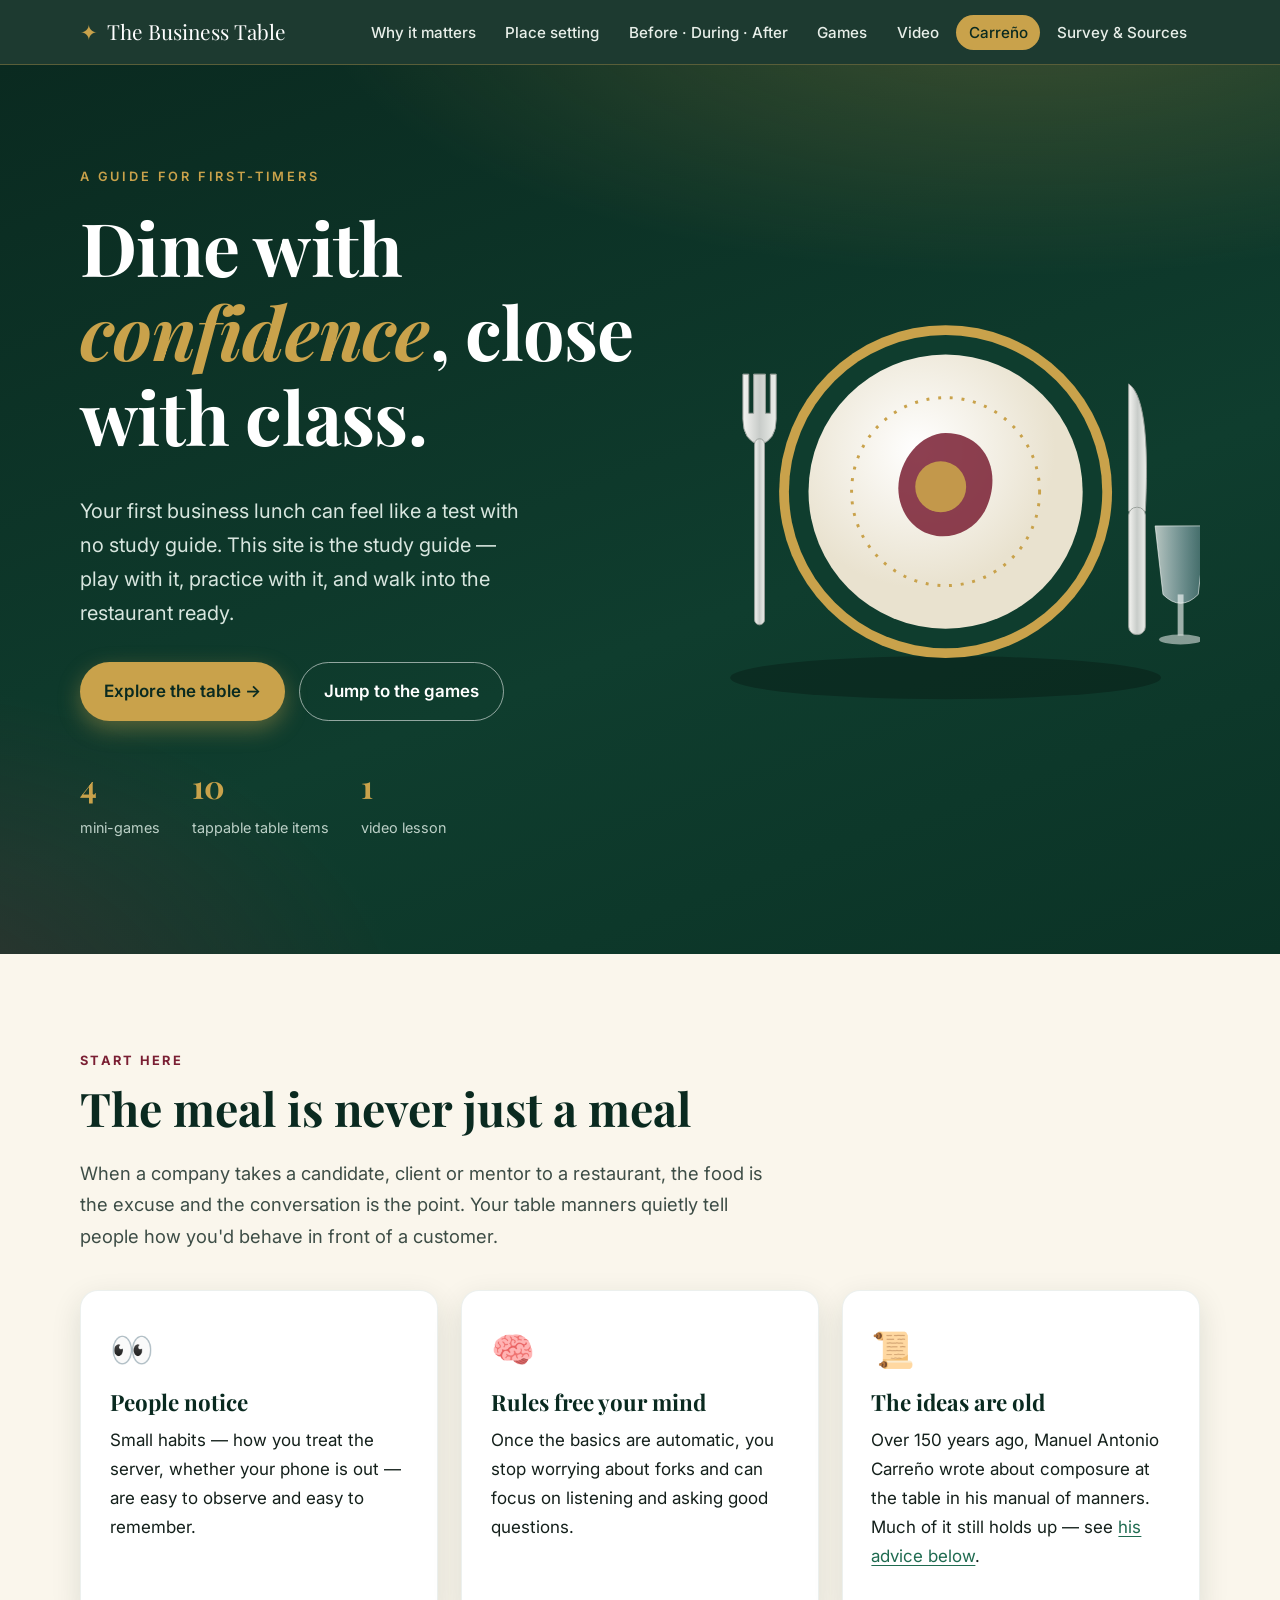
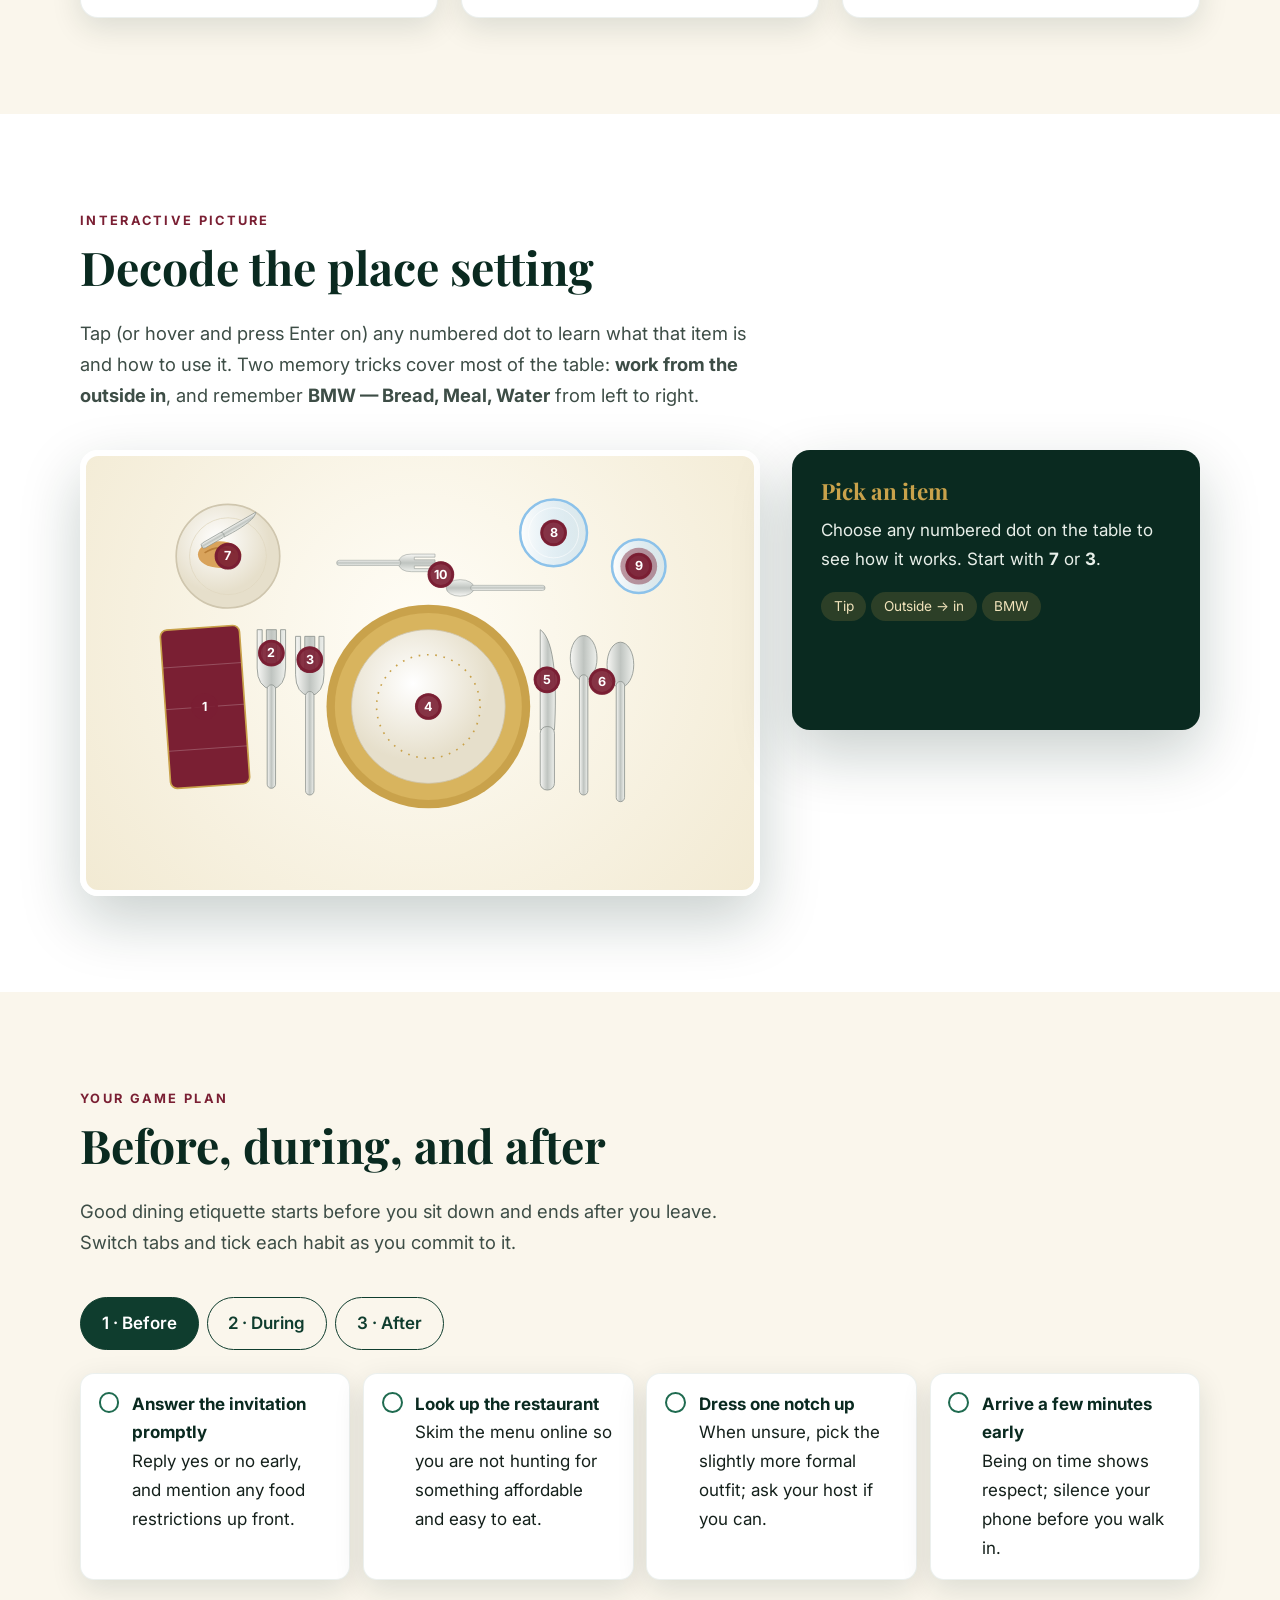
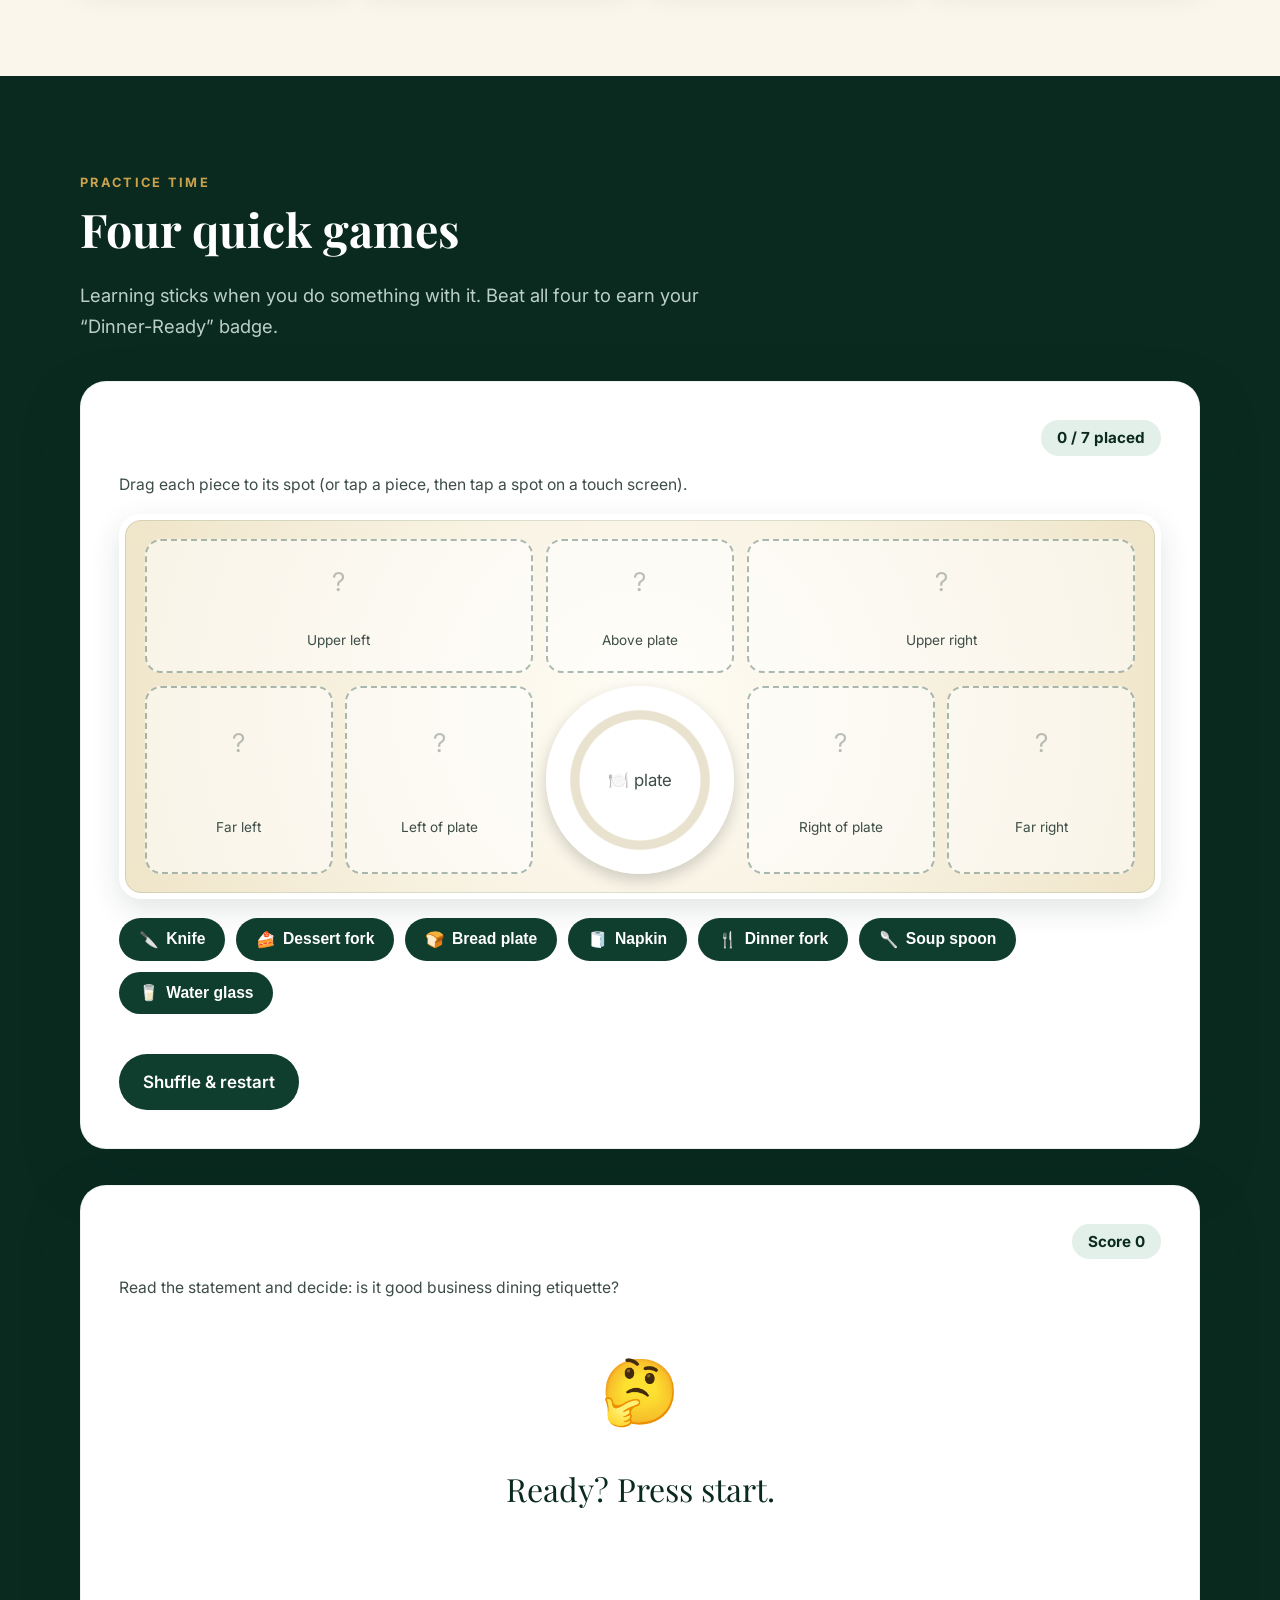
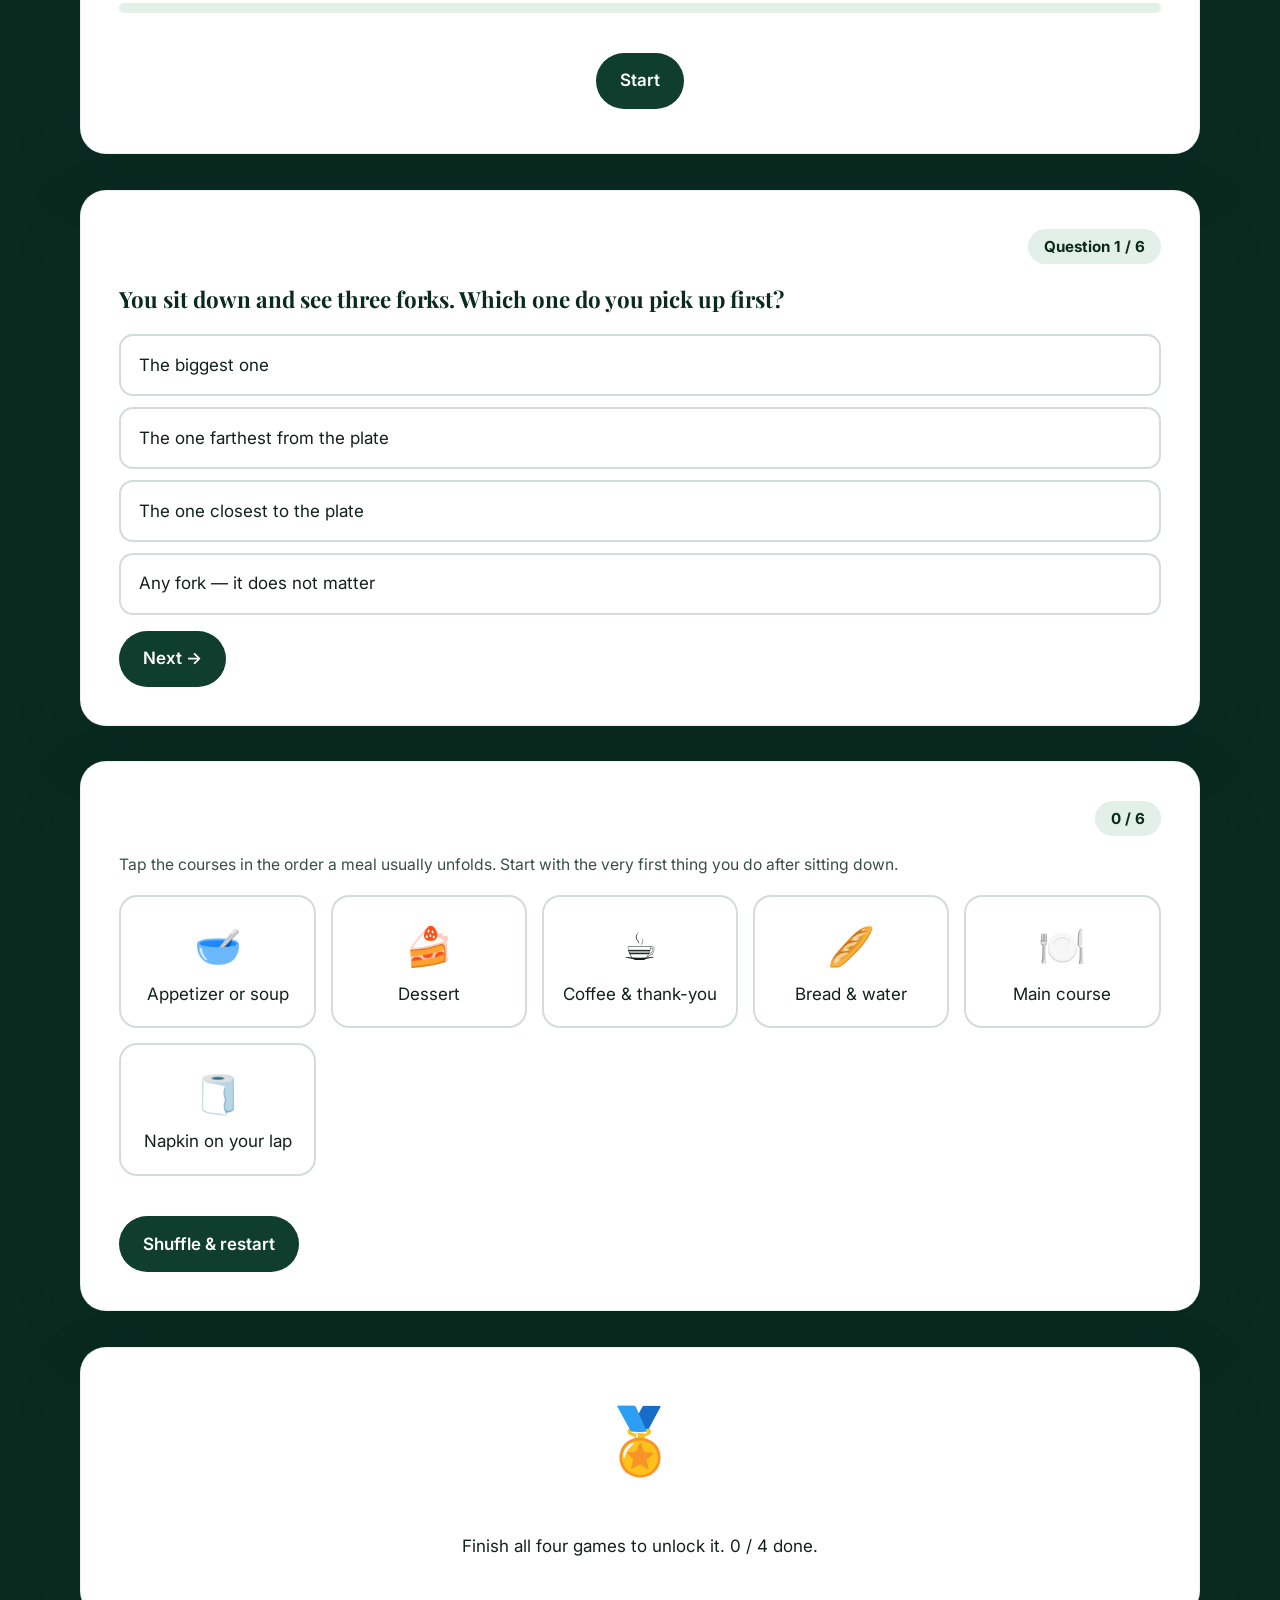
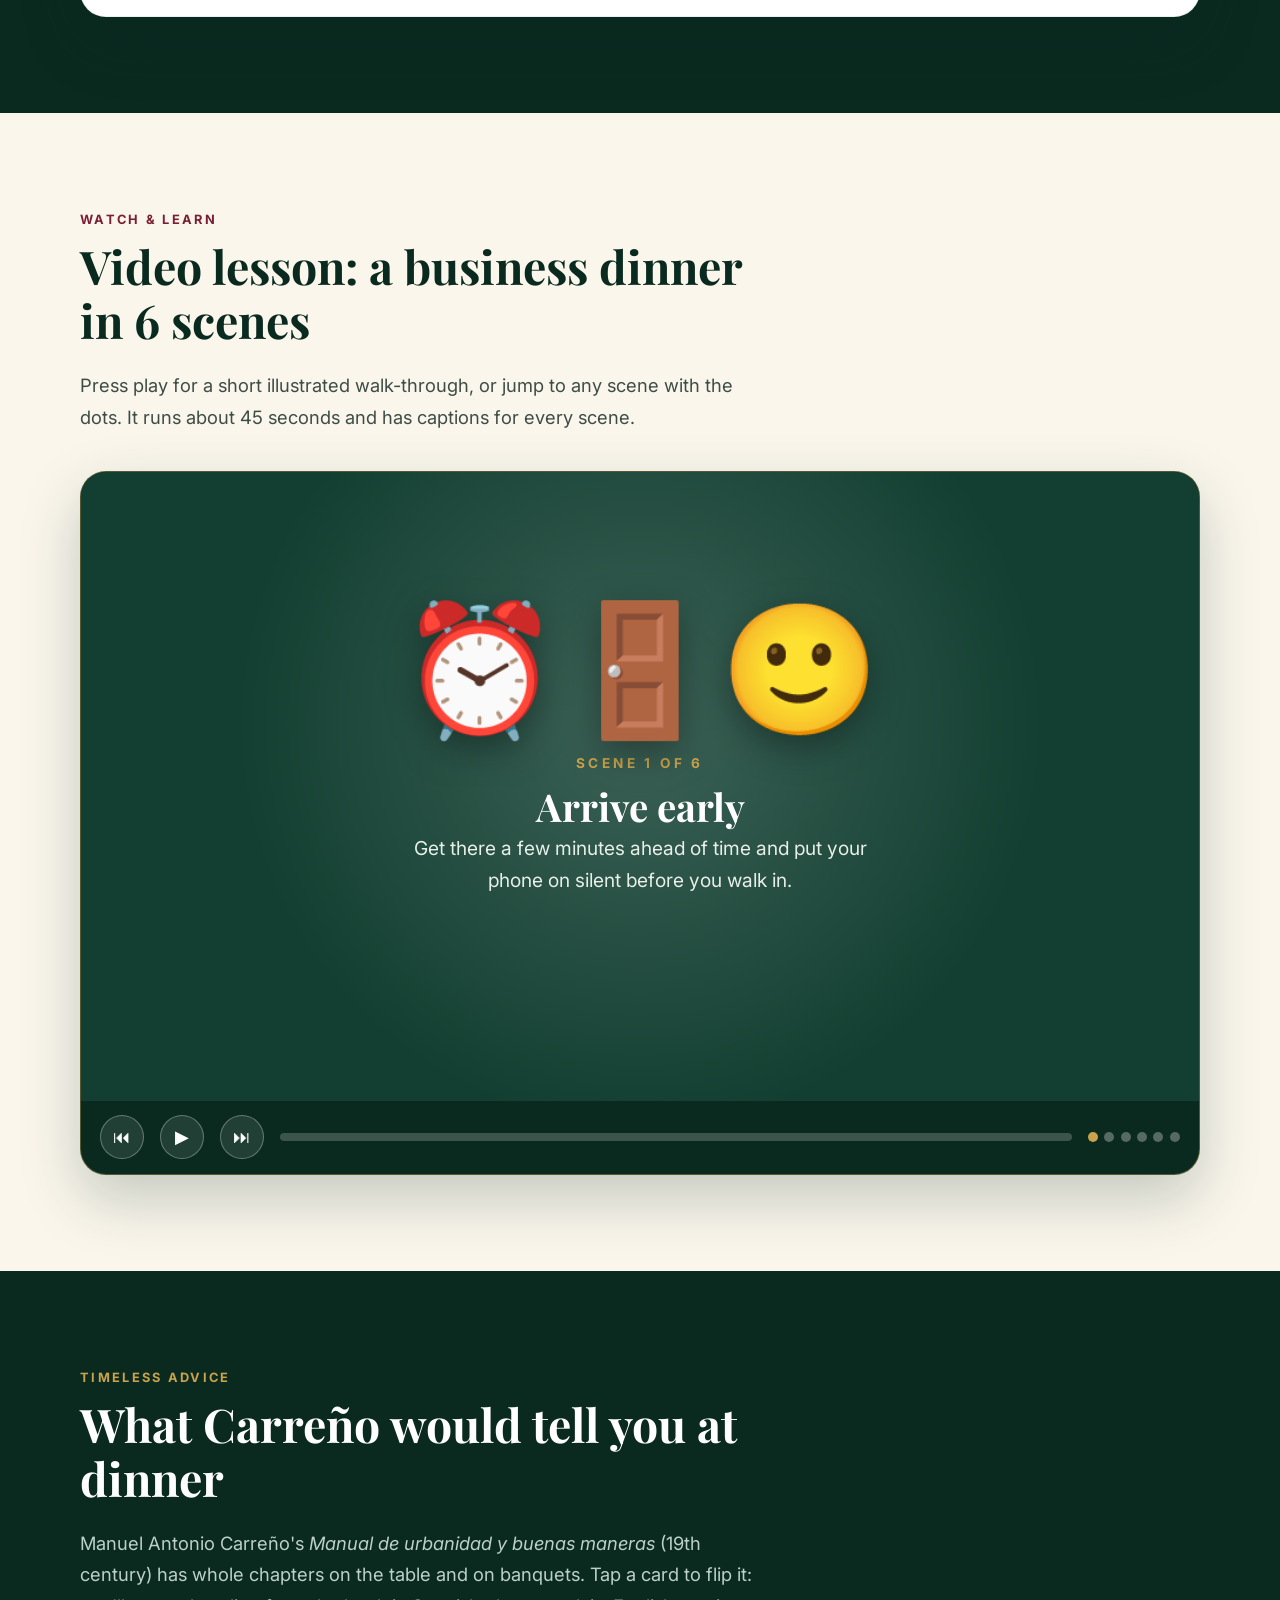
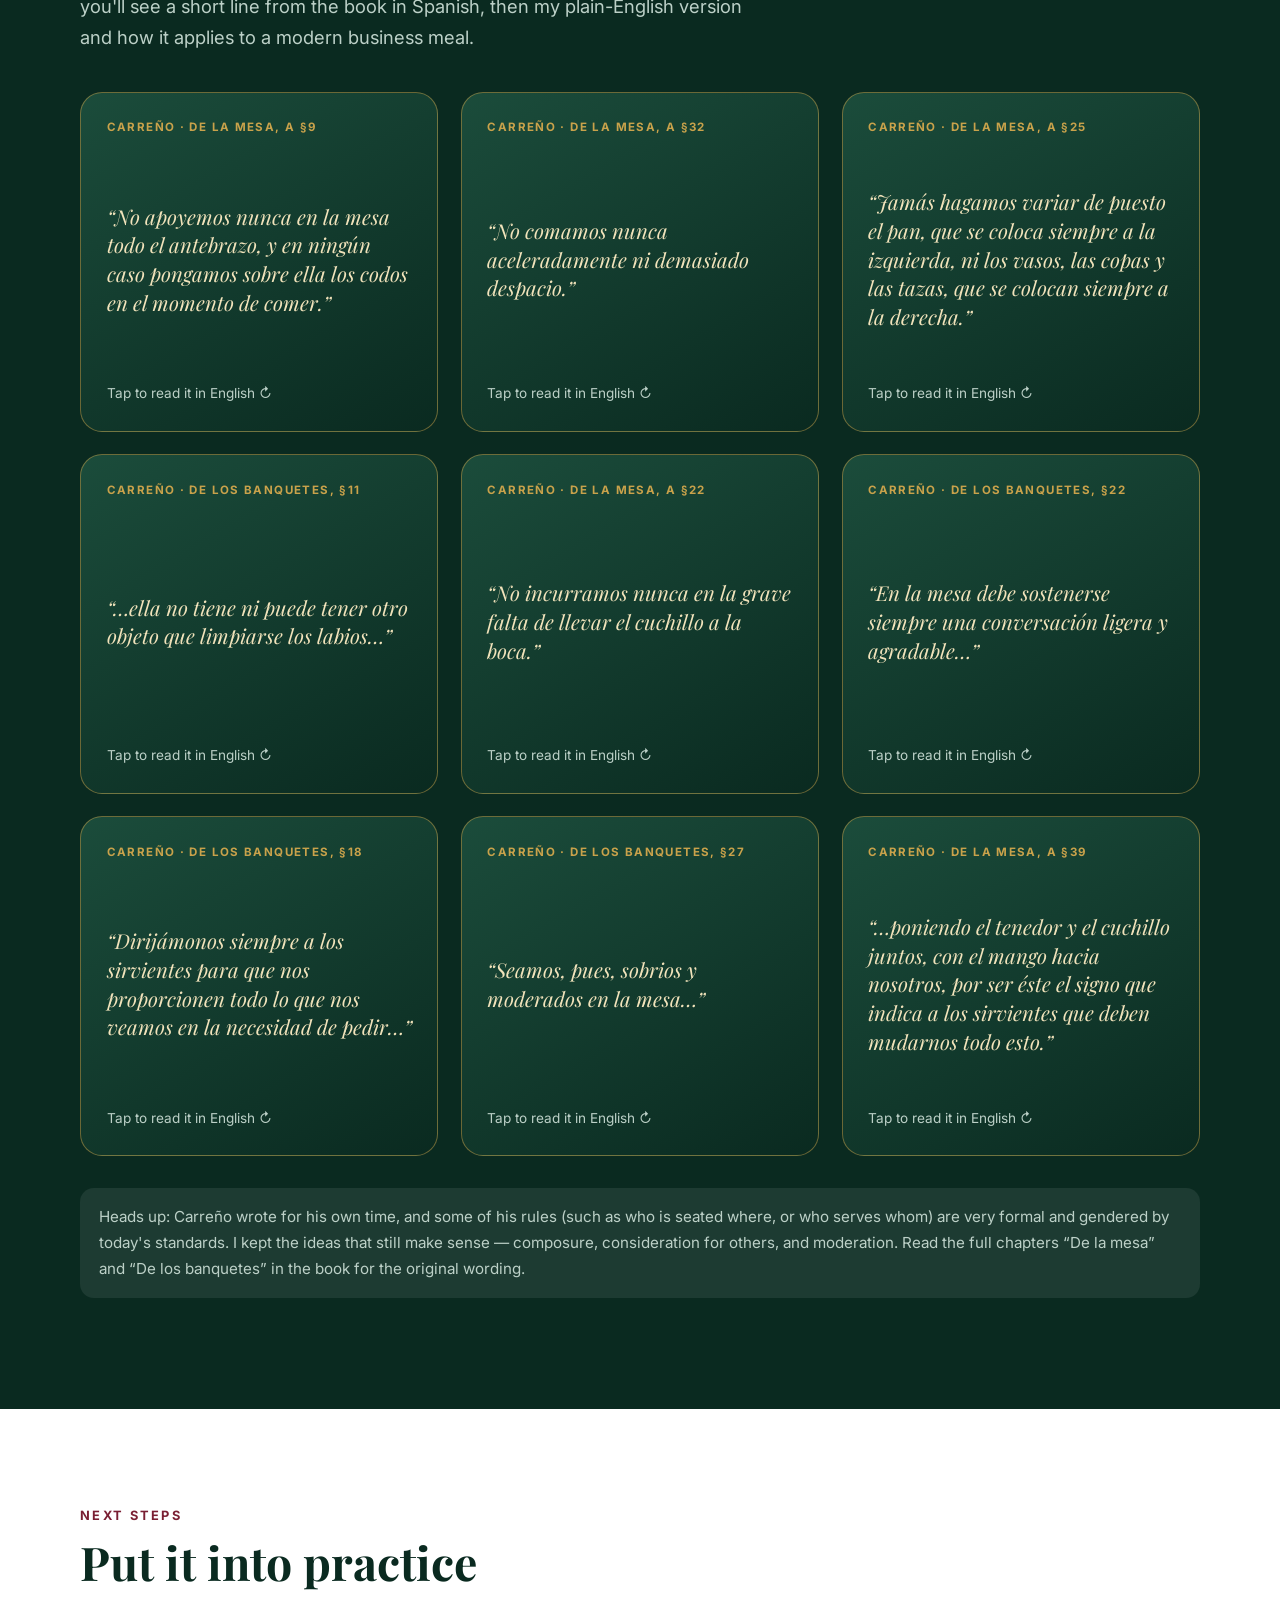
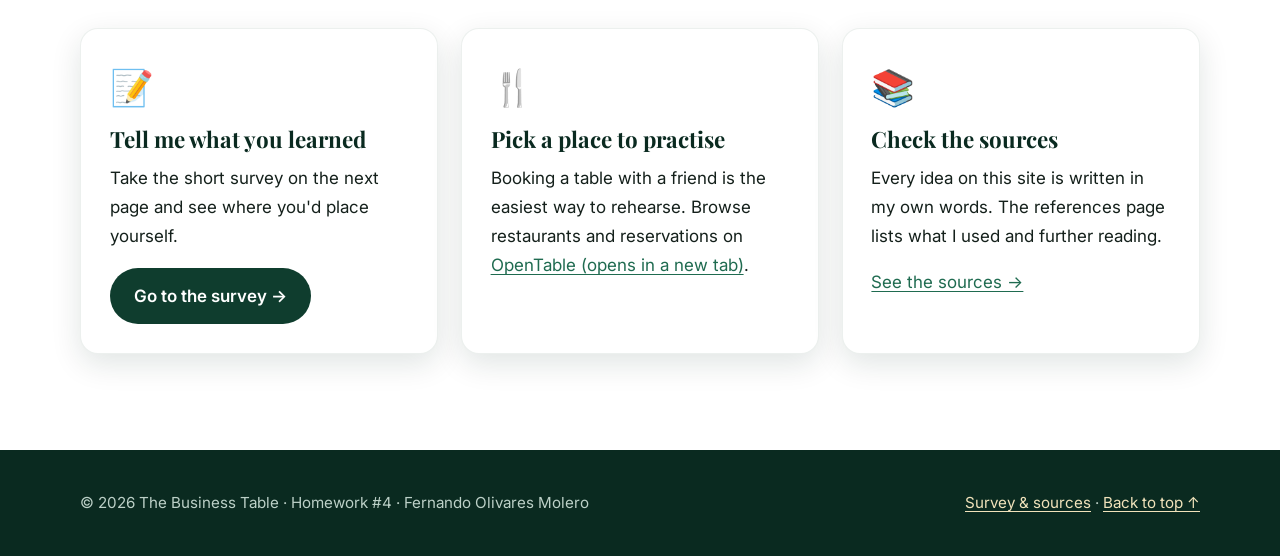
==== index.html @ 459a4af4 "Add interactive Business Dining Etiquette website Interactive place setting, four games, animated vi" ====
<!DOCTYPE html>
<html lang="en">
<head>
  <meta charset="utf-8">
  <meta name="viewport" content="width=device-width, initial-scale=1">
  <title>The Business Table — Dining Etiquette for Students</title>
  <meta name="description" content="An interactive guide to business dining etiquette for students: place-setting explorer, games, a video lesson, and timeless advice from Carreño.">
  <link rel="preconnect" href="https://fonts.googleapis.com">
  <link rel="preconnect" href="https://fonts.gstatic.com" crossorigin>
  <link href="https://fonts.googleapis.com/css2?family=Inter:wght@400;500;600;700&family=Playfair+Display:ital,wght@0,600;0,800;1,500&display=swap" rel="stylesheet">
  <link rel="stylesheet" href="css/style.css">
</head>
<body>
<div id="progress" aria-hidden="true"></div>
<canvas id="confetti" aria-hidden="true"></canvas>

<header class="nav">
  <div class="wrap">
    <a class="brand" href="#top" aria-label="The Business Table — home"><span>✦</span> The Business Table</a>
    <button class="menu-btn" aria-expanded="false" aria-controls="menu">Menu</button>
    <nav aria-label="Main">
      <ul id="menu">
        <li><a class="link" href="#why">Why it matters</a></li>
        <li><a class="link" href="#setting">Place setting</a></li>
        <li><a class="link" href="#timeline">Before · During · After</a></li>
        <li><a class="link" href="#games">Games</a></li>
        <li><a class="link" href="#video">Video</a></li>
        <li><a class="link" href="#carreno">Carreño</a></li>
        <li><a class="link" href="survey.html">Survey &amp; Sources</a></li>
      </ul>
    </nav>
  </div>
</header>

<main id="top">
  <!-- ================= HERO ================= -->
  <section class="hero">
    <div class="wrap">
      <div>
        <span class="eyebrow">A guide for first-timers</span>
        <h1>Dine with <em>confidence</em>, close with class.</h1>
        <p class="lead">Your first business lunch can feel like a test with no study guide. This site is the study guide — play with it, practice with it, and walk into the restaurant ready.</p>
        <div class="cta-row">
          <a class="btn btn-gold" href="#setting">Explore the table →</a>
          <a class="btn btn-ghost" href="#games">Jump to the games</a>
        </div>
        <div class="hero-stats">
          <div><b>4</b><span>mini-games</span></div>
          <div><b>10</b><span>tappable table items</span></div>
          <div><b>1</b><span>video lesson</span></div>
        </div>
      </div>
      <div class="hero-art" aria-hidden="true">
        <svg viewBox="0 0 520 440" role="img" aria-label="Illustration of a plate with fork, knife and glass">
          <defs>
            <linearGradient id="sil" x1="0" x2="1"><stop offset="0" stop-color="#f4f4f1"/><stop offset=".5" stop-color="#c8ccc9"/><stop offset="1" stop-color="#eceeea"/></linearGradient>
            <radialGradient id="pl" cx=".4" cy=".35"><stop offset="0" stop-color="#fff"/><stop offset="1" stop-color="#e9e2cf"/></radialGradient>
            <linearGradient id="gl" x1="0" x2="1"><stop offset="0" stop-color="#ffffff" stop-opacity=".7"/><stop offset="1" stop-color="#bfe3ff" stop-opacity=".25"/></linearGradient>
          </defs>
          <ellipse cx="260" cy="400" rx="220" ry="22" fill="#000" opacity=".25"/>
          <circle cx="260" cy="210" r="170" fill="#c9a24b"/>
          <circle cx="260" cy="210" r="160" fill="#0f3d2e"/>
          <circle cx="260" cy="210" r="140" fill="url(#pl)"/>
          <circle cx="260" cy="210" r="96" fill="none" stroke="#c9a24b" stroke-width="3" stroke-dasharray="3 9"/>
          <g transform="translate(260 210)"><path d="M0 -60 C 40 -60 60 -20 40 20 C 20 55 -30 55 -45 15 C -58 -20 -30 -60 0 -60Z" fill="#7a1f33" opacity=".85"/><circle cx="-5" cy="-5" r="26" fill="#c9a24b" opacity=".9"/></g>
          <g transform="translate(70 90)" fill="url(#sil)" stroke="#9aa09b" stroke-width="1"><path d="M-17 0h6v40h5V0h12v40h5V0h6v46q0 22-17 26q-17-4-17-26z"/><rect x="-5" y="66" width="10" height="190" rx="5"/></g>
          <g transform="translate(455 100)" fill="url(#sil)" stroke="#9aa09b" stroke-width="1"><path d="M-8 0 C 10 12 12 70 9 130 H-8 Z"/><rect x="-8" y="126" width="17" height="130" rx="8"/></g>
          <g transform="translate(500 335)"><path d="M-26 -90 h52 l-8 70 q-18 18 -36 0 z" fill="url(#gl)" stroke="#fff" stroke-opacity=".6"/><rect x="-3" y="-20" width="6" height="42" fill="#fff" opacity=".6"/><ellipse cx="0" cy="26" rx="22" ry="5" fill="#fff" opacity=".5"/></g>
        </svg>
      </div>
    </div>
  </section>

  <!-- ================= WHY ================= -->
  <section class="block" id="why">
    <div class="wrap">
      <div class="section-head reveal">
        <span class="kicker">Start here</span>
        <h2>The meal is never just a meal</h2>
        <p>When a company takes a candidate, client or mentor to a restaurant, the food is the excuse and the conversation is the point. Your table manners quietly tell people how you'd behave in front of a customer.</p>
      </div>
      <div class="cards">
        <article class="card reveal"><span class="ico">👀</span><h3>People notice</h3><p>Small habits — how you treat the server, whether your phone is out — are easy to observe and easy to remember.</p></article>
        <article class="card reveal"><span class="ico">🧠</span><h3>Rules free your mind</h3><p>Once the basics are automatic, you stop worrying about forks and can focus on listening and asking good questions.</p></article>
        <article class="card reveal"><span class="ico">📜</span><h3>The ideas are old</h3><p>Over 150 years ago, Manuel Antonio Carreño wrote about composure at the table in his manual of manners. Much of it still holds up — see <a href="#carreno">his advice below</a>.</p></article>
      </div>
    </div>
  </section>

  <!-- ================= PLACE SETTING ================= -->
  <section class="block alt" id="setting">
    <div class="wrap">
      <div class="section-head reveal">
        <span class="kicker">Interactive picture</span>
        <h2>Decode the place setting</h2>
        <p>Tap (or hover and press Enter on) any numbered dot to learn what that item is and how to use it. Two memory tricks cover most of the table: <strong>work from the outside in</strong>, and remember <strong>BMW — Bread, Meal, Water</strong> from left to right.</p>
      </div>
      <div class="setting">
        <svg class="table-svg reveal" id="tableSvg" viewBox="0 0 800 520" role="group" aria-label="Interactive top-down view of a formal place setting">
          <defs>
            <linearGradient id="silver" x1="0" x2="1"><stop offset="0" stop-color="#f7f7f4"/><stop offset=".5" stop-color="#bfc4c0"/><stop offset="1" stop-color="#eef0ec"/></linearGradient>
            <radialGradient id="plateG" cx=".4" cy=".35"><stop offset="0" stop-color="#fff"/><stop offset="1" stop-color="#e6dfcb"/></radialGradient>
            <linearGradient id="glassG" x1="0" x2="1"><stop offset="0" stop-color="#fff" stop-opacity=".9"/><stop offset="1" stop-color="#a9d4f5" stop-opacity=".35"/></linearGradient>
            <g id="fork"><path d="M-17 0h6v40h5V0h12v40h5V0h6v46q0 22-17 26q-17-4-17-26z"/><rect x="-5" y="66" width="10" height="124" rx="5"/></g>
            <g id="knife"><path d="M-8 0 C 10 12 12 70 9 120 H-8 Z"/><rect x="-8" y="116" width="17" height="76" rx="8"/></g>
            <g id="spoon"><ellipse cx="0" cy="26" rx="16" ry="27"/><rect x="-5" y="46" width="10" height="144" rx="5"/></g>
          </defs>
          <!-- napkin -->
          <g transform="rotate(-4 150 300)"><rect x="95" y="205" width="95" height="190" rx="8" fill="#7a1f33"/><path d="M95 250h95M95 300h95M95 350h95" stroke="#fff" stroke-opacity=".25"/><rect x="95" y="205" width="95" height="190" rx="8" fill="none" stroke="#c9a24b" stroke-width="2"/></g>
          <!-- forks -->
          <g fill="url(#silver)" stroke="#8d938e" stroke-width="1">
            <use href="#fork" transform="translate(222 208)"/>
            <use href="#fork" transform="translate(268 216)"/>
          </g>
          <!-- charger + plate -->
          <circle cx="410" cy="300" r="122" fill="#c9a24b"/>
          <circle cx="410" cy="300" r="112" fill="#d8b45e"/>
          <circle cx="410" cy="300" r="92" fill="url(#plateG)" stroke="#cfc6ae"/>
          <circle cx="410" cy="300" r="62" fill="none" stroke="#c9a24b" stroke-width="2" stroke-dasharray="2 8"/>
          <!-- knife + spoons -->
          <g fill="url(#silver)" stroke="#8d938e" stroke-width="1">
            <use href="#knife" transform="translate(552 208)"/>
            <use href="#spoon" transform="translate(596 216)"/>
            <use href="#spoon" transform="translate(640 224)"/>
          </g>
          <!-- dessert utensils -->
          <g fill="url(#silver)" stroke="#8d938e" stroke-width="1">
            <use href="#fork" transform="translate(418 128) rotate(90) scale(.62)"/>
            <use href="#spoon" transform="translate(432 158) rotate(-90) scale(.62)"/>
          </g>
          <!-- bread plate + butter knife -->
          <circle cx="170" cy="120" r="62" fill="url(#plateG)" stroke="#cfc6ae" stroke-width="2"/>
          <circle cx="170" cy="120" r="46" fill="none" stroke="#e1d9c2"/>
          <ellipse cx="160" cy="118" rx="26" ry="16" fill="#d9a35b"/><path d="M142 116q18-12 36 0" stroke="#b97e36" fill="none" stroke-width="2"/>
          <g transform="translate(205 70) rotate(60) scale(.4)" fill="url(#silver)" stroke="#8d938e" stroke-width="2"><use href="#knife"/></g>
          <!-- glasses -->
          <circle cx="560" cy="92" r="40" fill="url(#glassG)" stroke="#8cc2ea" stroke-width="3"/><circle cx="560" cy="92" r="30" fill="none" stroke="#fff" stroke-opacity=".7"/>
          <circle cx="662" cy="132" r="32" fill="url(#glassG)" stroke="#8cc2ea" stroke-width="3"/><circle cx="662" cy="132" r="22" fill="#7a1f33" fill-opacity=".45"/>
          <!-- hotspots -->
          <g id="hotspots"></g>
        </svg>
        <aside class="info-panel reveal" id="infoPanel" aria-live="polite">
          <h3>Pick an item</h3>
          <p>Choose any numbered dot on the table to see how it works. Start with <strong>7</strong> or <strong>3</strong>.</p>
          <span class="tag">Tip</span><span class="tag">Outside → in</span><span class="tag">BMW</span>
        </aside>
      </div>
    </div>
  </section>

  <!-- ================= TIMELINE ================= -->
  <section class="block" id="timeline">
    <div class="wrap">
      <div class="section-head reveal">
        <span class="kicker">Your game plan</span>
        <h2>Before, during, and after</h2>
        <p>Good dining etiquette starts before you sit down and ends after you leave. Switch tabs and tick each habit as you commit to it.</p>
      </div>
      <div class="tabs" role="tablist" aria-label="Meal phases">
        <button class="tab" role="tab" aria-selected="true" aria-controls="tp-before" id="t-before">1 · Before</button>
        <button class="tab" role="tab" aria-selected="false" aria-controls="tp-during" id="t-during">2 · During</button>
        <button class="tab" role="tab" aria-selected="false" aria-controls="tp-after" id="t-after">3 · After</button>
      </div>
      <div class="tabpanel active" role="tabpanel" id="tp-before" aria-labelledby="t-before">
        <ul class="checklist">
          <li tabindex="0"><strong>Answer the invitation promptly</strong>Reply yes or no early, and mention any food restrictions up front.</li>
          <li tabindex="0"><strong>Look up the restaurant</strong>Skim the menu online so you are not hunting for something affordable and easy to eat.</li>
          <li tabindex="0"><strong>Dress one notch up</strong>When unsure, pick the slightly more formal outfit; ask your host if you can.</li>
          <li tabindex="0"><strong>Arrive a few minutes early</strong>Being on time shows respect; silence your phone before you walk in.</li>
        </ul>
      </div>
      <div class="tabpanel" role="tabpanel" id="tp-during" aria-labelledby="t-during">
        <ul class="checklist">
          <li tabindex="0"><strong>Follow your host's lead</strong>Sit when invited, unfold your napkin after the host does, and start eating when they do.</li>
          <li tabindex="0"><strong>Order for ease, not drama</strong>Choose a moderately priced dish that you can eat neatly — skip the messy or very long pasta.</li>
          <li tabindex="0"><strong>Keep the phone away</strong>Not on the table, not on your lap. Full attention is the best compliment.</li>
          <li tabindex="0"><strong>Small talk first</strong>Let the conversation warm up; the host usually signals when it is time for business.</li>
          <li tabindex="0"><strong>Be kind to the staff</strong>Say please and thank you; how you treat servers says a lot about you.</li>
          <li tabindex="0"><strong>Pace yourself</strong>Eat at the same speed as the group and never talk with a full mouth.</li>
        </ul>
      </div>
      <div class="tabpanel" role="tabpanel" id="tp-after" aria-labelledby="t-after">
        <ul class="checklist">
          <li tabindex="0"><strong>Let the host handle the bill</strong>If you invited, you pay. If you were invited, thank them sincerely.</li>
          <li tabindex="0"><strong>Place your napkin loosely</strong>Leave it to the left of your plate when you are done, not on the plate.</li>
          <li tabindex="0"><strong>Send a thank-you within a day</strong>A short, specific email or handwritten note makes you memorable.</li>
          <li tabindex="0"><strong>Follow up on what you discussed</strong>If you promised a résumé, link or introduction, send it promptly.</li>
        </ul>
      </div>
    </div>
  </section>

  <!-- ================= GAMES ================= -->
  <section class="block dark" id="games">
    <div class="wrap">
      <div class="section-head reveal">
        <span class="kicker">Practice time</span>
        <h2>Four quick games</h2>
        <p>Learning sticks when you do something with it. Beat all four to earn your “Dinner-Ready” badge.</p>
      </div>

      <!-- GAME 1 -->
      <div class="game reveal" id="g1" style="color:var(--ink)">
        <div class="game-head"><h3>① Set the table</h3><span class="score" id="g1score">0 / 7 placed</span></div>
        <p class="hint">Drag each piece to its spot (or tap a piece, then tap a spot on a touch screen).</p>
        <div class="board" id="board">
          <div class="slot s-bread" data-accept="bread"><span class="q">?</span>Upper left</div>
          <div class="slot s-dessert" data-accept="dessert"><span class="q">?</span>Above plate</div>
          <div class="slot s-glass" data-accept="glass"><span class="q">?</span>Upper right</div>
          <div class="slot s-napkin" data-accept="napkin"><span class="q">?</span>Far left</div>
          <div class="slot s-fork" data-accept="fork"><span class="q">?</span>Left of plate</div>
          <div class="slot plate"><span>🍽️ plate</span></div>
          <div class="slot s-knife" data-accept="knife"><span class="q">?</span>Right of plate</div>
          <div class="slot s-spoon" data-accept="spoon"><span class="q">?</span>Far right</div>
        </div>
        <div class="tray" id="tray"></div>
        <div class="feedback" id="g1fb" role="status"></div>
        <button class="btn btn-dark" id="g1reset" type="button">Shuffle &amp; restart</button>
      </div>

      <!-- GAME 2 -->
      <div class="game reveal" id="g2" style="color:var(--ink)">
        <div class="game-head"><h3>② Do or don't?</h3><span class="score" id="g2score">Score 0</span></div>
        <p class="hint">Read the statement and decide: is it good business dining etiquette?</p>
        <div class="stage">
          <div class="big-emoji" id="g2emoji" aria-hidden="true">🤔</div>
          <p class="statement" id="g2text">Ready? Press start.</p>
          <div class="pair" id="g2btns">
            <button class="btn btn-do" data-ans="true" type="button">✓ Do</button>
            <button class="btn btn-dont" data-ans="false" type="button">✗ Don't</button>
          </div>
          <div class="meter" aria-hidden="true"><i id="g2bar"></i></div>
          <div class="feedback" id="g2fb" role="status"></div>
          <button class="btn btn-dark" id="g2start" type="button">Start</button>
        </div>
      </div>

      <!-- GAME 3 -->
      <div class="game reveal" id="g3" style="color:var(--ink)">
        <div class="game-head"><h3>③ What would you do?</h3><span class="score" id="g3score">Question 1 / 6</span></div>
        <div id="g3body"></div>
      </div>

      <!-- GAME 4 -->
      <div class="game reveal" id="g4" style="color:var(--ink)">
        <div class="game-head"><h3>④ Put the meal in order</h3><span class="score" id="g4score">0 / 6</span></div>
        <p class="hint">Tap the courses in the order a meal usually unfolds. Start with the very first thing you do after sitting down.</p>
        <div class="order-grid" id="g4grid"></div>
        <div class="feedback" id="g4fb" role="status"></div>
        <button class="btn btn-dark" id="g4reset" type="button">Shuffle &amp; restart</button>
      </div>

      <div class="game reveal" id="badge" style="color:var(--ink);text-align:center">
        <div class="badge" style="font-size:4rem" aria-hidden="true">🏅</div>
        <h3>Dinner-Ready badge</h3>
        <p id="badgeText">Finish all four games to unlock it. <span id="badgeCount">0</span> / 4 done.</p>
      </div>
    </div>
  </section>

  <!-- ================= VIDEO ================= -->
  <section class="block" id="video">
    <div class="wrap">
      <div class="section-head reveal">
        <span class="kicker">Watch &amp; learn</span>
        <h2>Video lesson: a business dinner in 6 scenes</h2>
        <p>Press play for a short illustrated walk-through, or jump to any scene with the dots. It runs about 45 seconds and has captions for every scene.</p>
      </div>
      <div class="player reveal" id="player">
        <div class="screen" id="screen"><div class="bgglow"></div></div>
        <div class="controls">
          <button id="pPrev" aria-label="Previous scene" type="button">⏮</button>
          <button id="pPlay" aria-label="Play" type="button">▶</button>
          <button id="pNext" aria-label="Next scene" type="button">⏭</button>
          <div class="timeline" id="pTimeline" aria-hidden="true"><i id="pBar"></i></div>
          <div class="dots" id="pDots"></div>
        </div>
      </div>
      <div class="embed-wrap" id="ytWrap" data-video-id="" hidden></div>
    </div>
  </section>

  <!-- ================= CARREÑO ================= -->
  <section class="block dark" id="carreno">
    <div class="wrap">
      <div class="section-head reveal">
        <span class="kicker">Timeless advice</span>
        <h2>What Carreño would tell you at dinner</h2>
        <p>Manuel Antonio Carreño's <em>Manual de urbanidad y buenas maneras</em> (19th century) has whole chapters on the table and on banquets. Tap a card to flip it: you'll see a short line from the book in Spanish, then my plain-English version and how it applies to a modern business meal.</p>
      </div>
      <div class="flip-grid" id="flipGrid"></div>
      <p class="note reveal">Heads up: Carreño wrote for his own time, and some of his rules (such as who is seated where, or who serves whom) are very formal and gendered by today's standards. I kept the ideas that still make sense — composure, consideration for others, and moderation. Read the full chapters “De la mesa” and “De los banquetes” in the book for the original wording.</p>
    </div>
  </section>

  <!-- ================= LINKS ================= -->
  <section class="block alt">
    <div class="wrap">
      <div class="section-head reveal">
        <span class="kicker">Next steps</span>
        <h2>Put it into practice</h2>
      </div>
      <div class="cards">
        <article class="card reveal"><span class="ico">📝</span><h3>Tell me what you learned</h3><p>Take the short survey on the next page and see where you'd place yourself.</p><a class="btn btn-dark" href="survey.html">Go to the survey →</a></article>
        <article class="card reveal"><span class="ico">🍴</span><h3>Pick a place to practise</h3><p>Booking a table with a friend is the easiest way to rehearse. Browse restaurants and reservations on <a href="https://www.opentable.com/" target="_blank" rel="noopener noreferrer">OpenTable (opens in a new tab)</a>.</p></article>
        <article class="card reveal"><span class="ico">📚</span><h3>Check the sources</h3><p>Every idea on this site is written in my own words. The references page lists what I used and further reading.</p><a href="survey.html#sources">See the sources →</a></article>
      </div>
    </div>
  </section>
</main>

<footer>
  <div class="wrap">
    <span>© <span id="yr"></span> The Business Table · Homework #4 · Fernando Olivares Molero</span>
    <span><a href="survey.html">Survey &amp; sources</a> · <a href="#top">Back to top ↑</a></span>
  </div>
</footer>

<script src="js/app.js"></script>
</body>
</html>
---- css/style.css ----
/* ============ Business Dining Etiquette — styles ============ */
:root {
  --ink: #14201b;
  --ink-soft: #3d4d46;
  --green-900: #0a2a20;
  --green-800: #0f3d2e;
  --green-600: #1f6b50;
  --green-100: #e3efe9;
  --gold: #c9a24b;
  --gold-soft: #f1e3bb;
  --wine: #7a1f33;
  --cream: #faf6ec;
  --paper: #ffffff;
  --good: #1f8a5b;
  --bad: #b3341f;
  --radius: 18px;
  --shadow: 0 10px 30px rgba(10, 42, 32, .12);
  --shadow-lg: 0 24px 60px rgba(10, 42, 32, .22);
  --font-display: "Playfair Display", Georgia, "Times New Roman", serif;
  --font-body: "Inter", system-ui, -apple-system, "Segoe UI", Roboto, sans-serif;
}

*, *::before, *::after { box-sizing: border-box; }
html { scroll-behavior: smooth; scroll-padding-top: 76px; }
body {
  margin: 0;
  font-family: var(--font-body);
  font-size: 1.0625rem;       /* 17px body text */
  line-height: 1.7;
  color: var(--ink);
  background: var(--cream);
  -webkit-font-smoothing: antialiased;
}
img, svg { max-width: 100%; display: block; }
a { color: var(--green-600); text-underline-offset: 3px; }
a:hover { color: var(--wine); }
h1, h2, h3 { font-family: var(--font-display); line-height: 1.15; color: var(--green-900); margin: 0 0 .5em; }
h1 { font-size: clamp(2.6rem, 6vw, 4.6rem); letter-spacing: -.01em; }
h2 { font-size: clamp(2rem, 4vw, 2.9rem); }
h3 { font-size: 1.4rem; }
p { margin: 0 0 1em; }
.wrap { width: min(1120px, 100% - 2.5rem); margin-inline: auto; }
.sr-only { position: absolute; width: 1px; height: 1px; overflow: hidden; clip: rect(0 0 0 0); white-space: nowrap; }
:focus-visible { outline: 3px solid var(--gold); outline-offset: 3px; border-radius: 6px; }

/* ---------- progress bar & nav ---------- */
#progress { position: fixed; inset: 0 auto auto 0; height: 4px; width: 0; background: linear-gradient(90deg, var(--gold), var(--wine)); z-index: 100; }
.nav {
  position: sticky; top: 0; z-index: 90;
  background: rgba(10, 42, 32, .92); backdrop-filter: blur(10px);
  border-bottom: 1px solid rgba(201, 162, 75, .35);
}
.nav .wrap { display: flex; align-items: center; justify-content: space-between; gap: 1rem; min-height: 64px; }
.brand { font-family: var(--font-display); font-size: 1.3rem; color: #fff; text-decoration: none; display: flex; gap: .55rem; align-items: center; }
.brand span { color: var(--gold); }
.nav ul { display: flex; gap: .25rem; list-style: none; margin: 0; padding: 0; flex-wrap: wrap; }
.nav a.link { color: #e8efe9; text-decoration: none; padding: .5rem .8rem; border-radius: 999px; font-size: .95rem; font-weight: 500; transition: background .2s, color .2s; }
.nav a.link:hover, .nav a.link.active, .nav a.link[aria-current="page"] { background: var(--gold); color: var(--green-900); }
.menu-btn { display: none; background: none; border: 1px solid var(--gold); color: #fff; border-radius: 10px; padding: .45rem .8rem; font: inherit; cursor: pointer; }
@media (max-width: 900px) {
  .menu-btn { display: block; }
  .nav ul { display: none; position: absolute; top: 64px; left: 0; right: 0; background: var(--green-900); padding: .8rem 1.25rem 1.2rem; flex-direction: column; }
  .nav ul.open { display: flex; }
}

/* ---------- hero ---------- */
.hero {
  position: relative; overflow: hidden; color: #fff;
  background:
    radial-gradient(1200px 500px at 80% -10%, rgba(201,162,75,.28), transparent 60%),
    radial-gradient(900px 600px at -10% 110%, rgba(122,31,51,.35), transparent 60%),
    linear-gradient(160deg, var(--green-900), var(--green-800) 60%, #0b3326);
  padding: clamp(3rem, 8vw, 6rem) 0 clamp(3.5rem, 9vw, 7rem);
}
.hero .wrap { display: grid; grid-template-columns: 1.05fr .95fr; gap: 3rem; align-items: center; }
.hero h1 { color: #fff; }
.hero h1 em { color: var(--gold); font-style: italic; }
.eyebrow { display: inline-block; letter-spacing: .22em; text-transform: uppercase; font-size: .8rem; font-weight: 600; color: var(--gold); margin-bottom: 1rem; }
.hero p.lead { font-size: 1.25rem; color: #d8e6df; max-width: 34ch; }
.cta-row { display: flex; flex-wrap: wrap; gap: .9rem; margin-top: 2rem; }
.btn {
  display: inline-flex; align-items: center; gap: .5rem; cursor: pointer; border: 0;
  font: inherit; font-weight: 600; text-decoration: none;
  padding: .85rem 1.5rem; border-radius: 999px; transition: transform .15s, box-shadow .2s, background .2s;
}
.btn:hover { transform: translateY(-2px); }
.btn-gold { background: var(--gold); color: var(--green-900); box-shadow: 0 8px 22px rgba(201,162,75,.4); }
.btn-gold:hover { background: #d8b45e; color: var(--green-900); }
.btn-ghost { background: transparent; color: #fff; border: 1.5px solid rgba(255,255,255,.55); }
.btn-ghost:hover { background: rgba(255,255,255,.12); color: #fff; }
.btn-dark { background: var(--green-800); color: #fff; }
.btn-dark:hover { background: var(--green-600); color: #fff; }
.hero-art { position: relative; animation: floaty 7s ease-in-out infinite; }
@keyframes floaty { 50% { transform: translateY(-10px) rotate(.6deg); } }
.hero-stats { display: flex; gap: 2rem; margin-top: 2.4rem; flex-wrap: wrap; }
.hero-stats b { display: block; font-family: var(--font-display); font-size: 2rem; color: var(--gold); }
.hero-stats span { font-size: .9rem; color: #bcd0c7; }
@media (max-width: 880px) { .hero .wrap { grid-template-columns: 1fr; } .hero-art { max-width: 460px; margin-inline: auto; } }

/* ---------- sections ---------- */
section.block { padding: clamp(3.5rem, 8vw, 6rem) 0; }
section.alt { background: var(--paper); }
section.dark { background: var(--green-900); color: #e8efe9; }
section.dark h2, section.dark h3 { color: #fff; }
.section-head { max-width: 62ch; margin-bottom: 2.4rem; }
.section-head p { color: var(--ink-soft); font-size: 1.15rem; }
.dark .section-head p { color: #bcd0c7; }
.kicker { color: var(--wine); font-weight: 700; letter-spacing: .18em; text-transform: uppercase; font-size: .8rem; display: block; margin-bottom: .6rem; }
.dark .kicker { color: var(--gold); }
.reveal { opacity: 0; transform: translateY(26px); transition: opacity .7s ease, transform .7s ease; }
.reveal.in { opacity: 1; transform: none; }

.cards { display: grid; grid-template-columns: repeat(auto-fit, minmax(250px, 1fr)); gap: 1.4rem; }
.card { background: var(--paper); border-radius: var(--radius); padding: 1.8rem; box-shadow: var(--shadow); border: 1px solid rgba(15,61,46,.08); transition: transform .25s, box-shadow .25s; }
.card:hover { transform: translateY(-5px); box-shadow: var(--shadow-lg); }
.card .ico { font-size: 2.2rem; display: block; margin-bottom: .6rem; }

/* ---------- interactive place setting ---------- */
.setting { display: grid; grid-template-columns: 1.25fr .75fr; gap: 2rem; align-items: start; }
@media (max-width: 900px) { .setting { grid-template-columns: 1fr; } }
.table-svg { background: radial-gradient(circle at 50% 40%, #fffdf6, #f2ead3); border-radius: var(--radius); box-shadow: var(--shadow-lg); border: 6px solid #fff; }
.hot { cursor: pointer; }
.hot .pulse { fill: var(--wine); opacity: .9; }
.hot .ring { fill: none; stroke: var(--wine); stroke-width: 3; transform-box: fill-box; transform-origin: center; animation: ring 1.8s infinite; }
@keyframes ring { 0% { transform: scale(.6); opacity: 1; } 100% { transform: scale(2.1); opacity: 0; } }
.hot:hover .pulse, .hot:focus .pulse, .hot.sel .pulse { fill: var(--gold); }
.hot text { fill: #fff; font: 700 15px var(--font-body); pointer-events: none; }
.info-panel { background: var(--green-900); color: #e8efe9; border-radius: var(--radius); padding: 1.8rem; position: sticky; top: 90px; box-shadow: var(--shadow-lg); min-height: 280px; }
.info-panel h3 { color: var(--gold); }
.info-panel .tag { display: inline-block; background: rgba(201,162,75,.18); color: var(--gold-soft); border-radius: 999px; padding: .2rem .8rem; font-size: .85rem; margin: .1rem .3rem .6rem 0; }
.info-panel blockquote { margin: 1rem 0 0; padding: .8rem 1rem; border-left: 3px solid var(--gold); background: rgba(255,255,255,.06); border-radius: 0 12px 12px 0; font-size: .98rem; }
.info-panel blockquote cite { display: block; color: var(--gold-soft); font-size: .85rem; margin-top: .3rem; font-style: normal; }
.fade-swap { animation: swap .4s ease; }
@keyframes swap { from { opacity: 0; transform: translateY(8px); } to { opacity: 1; transform: none; } }

/* ---------- tabs ---------- */
.tabs { display: flex; gap: .5rem; flex-wrap: wrap; margin-bottom: 1.4rem; }
.tab { font: inherit; font-weight: 600; cursor: pointer; padding: .7rem 1.3rem; border-radius: 999px; border: 1.5px solid var(--green-800); background: transparent; color: var(--green-800); transition: all .2s; }
.tab[aria-selected="true"] { background: var(--green-800); color: #fff; }
.tab:hover { transform: translateY(-2px); }
.tabpanel { display: none; }
.tabpanel.active { display: block; animation: swap .45s ease; }
.checklist { list-style: none; padding: 0; margin: 0; display: grid; gap: .8rem; grid-template-columns: repeat(auto-fit, minmax(260px, 1fr)); }
.checklist li { background: var(--paper); border-radius: 14px; padding: 1rem 1.2rem 1rem 3.2rem; position: relative; box-shadow: var(--shadow); cursor: pointer; transition: background .2s, transform .2s; border: 1px solid rgba(15,61,46,.08); }
.checklist li::before { content: ""; position: absolute; left: 1.1rem; top: 1.15rem; width: 1.3rem; height: 1.3rem; border: 2px solid var(--green-600); border-radius: 50%; transition: all .2s; }
.checklist li.done { background: var(--green-100); }
.checklist li.done::before { background: var(--good); border-color: var(--good); box-shadow: inset 0 0 0 3px var(--green-100); }
.checklist li strong { display: block; color: var(--green-900); }
.checklist li:hover { transform: translateX(4px); }

/* ---------- games ---------- */
.game { background: var(--paper); border-radius: 26px; padding: clamp(1.4rem, 3vw, 2.4rem); box-shadow: var(--shadow-lg); border: 1px solid rgba(15,61,46,.08); }
.game + .game { margin-top: 2.2rem; }
.game-head { display: flex; justify-content: space-between; gap: 1rem; flex-wrap: wrap; align-items: center; margin-bottom: 1rem; }
.game-head h3 { margin: 0; }
.score { background: var(--green-100); color: var(--green-900); border-radius: 999px; padding: .3rem 1rem; font-weight: 700; font-size: .95rem; }
.hint { color: var(--ink-soft); font-size: .98rem; }
.feedback { min-height: 1.6em; font-weight: 600; margin-top: .8rem; }
.feedback.ok { color: var(--good); } .feedback.no { color: var(--bad); }

/* table-setting drag game */
.board { display: grid; grid-template-columns: repeat(5, 1fr); grid-template-rows: 1fr 1.4fr; gap: .8rem; background: radial-gradient(circle at 50% 50%, #fffdf6, #efe5c9); padding: 1.2rem; border-radius: 22px; border: 6px solid #fff; box-shadow: inset 0 0 0 1px rgba(15,61,46,.12), var(--shadow); }
.slot { min-height: 96px; border: 2.5px dashed rgba(15,61,46,.35); border-radius: 16px; display: grid; place-items: center; text-align: center; font-size: .85rem; color: var(--ink-soft); padding: .4rem; transition: all .2s; background: rgba(255,255,255,.55); cursor: pointer; }
.slot .q { font-size: 1.6rem; opacity: .35; display: block; }
.slot.over { border-color: var(--gold); background: var(--gold-soft); transform: scale(1.03); }
.slot.filled { border-style: solid; border-color: var(--good); background: #e7f6ee; color: var(--green-900); font-weight: 600; }
.slot.filled .big { font-size: 2.3rem; display: block; line-height: 1.1; }
.slot.wrong { animation: shake .4s; border-color: var(--bad); }
.slot.plate { grid-column: 3; grid-row: 2; border: 0; background: radial-gradient(circle, #fff 0 45%, #e9e2cf 46% 52%, #fff 53%); border-radius: 50%; box-shadow: 0 6px 16px rgba(0,0,0,.18); cursor: default; font-size: 1.05rem; }
.s-bread { grid-column: 1 / 3; grid-row: 1; } .s-dessert { grid-column: 3; grid-row: 1; } .s-glass { grid-column: 4 / 6; grid-row: 1; }
.s-napkin { grid-column: 1; grid-row: 2; } .s-fork { grid-column: 2; grid-row: 2; } .s-knife { grid-column: 4; grid-row: 2; } .s-spoon { grid-column: 5; grid-row: 2; }
@keyframes shake { 20%,60% { transform: translateX(-7px); } 40%,80% { transform: translateX(7px); } }
.tray { display: flex; flex-wrap: wrap; gap: .7rem; margin-top: 1.2rem; min-height: 64px; }
.chip { user-select: none; cursor: grab; background: var(--green-800); color: #fff; padding: .6rem 1.1rem; border-radius: 999px; font-weight: 600; font-size: .98rem; border: 2px solid transparent; transition: transform .15s, background .2s; display: inline-flex; gap: .45rem; align-items: center; }
.chip:hover { transform: translateY(-2px); background: var(--green-600); }
.chip.sel { background: var(--gold); color: var(--green-900); border-color: var(--green-900); }
.chip.dragging { opacity: .4; }
@media (max-width: 640px) { .board { gap: .4rem; padding: .6rem; } .slot { font-size: .72rem; min-height: 78px; } .slot.filled .big { font-size: 1.7rem; } }

/* quick-fire */
.stage { text-align: center; padding: 1.2rem 0 .4rem; }
.stage .statement { font-family: var(--font-display); font-size: clamp(1.4rem, 3vw, 2rem); max-width: 28ch; margin: 1rem auto 1.6rem; color: var(--green-900); min-height: 3.6em; }
.stage .big-emoji { font-size: 4rem; animation: floaty 4s ease-in-out infinite; }
.pair { display: flex; gap: 1rem; justify-content: center; flex-wrap: wrap; }
.btn-do { background: var(--good); color: #fff; } .btn-do:hover { background: #17724b; color: #fff; }
.btn-dont { background: var(--bad); color: #fff; } .btn-dont:hover { background: #8f2916; color: #fff; }
.meter { height: 10px; background: var(--green-100); border-radius: 99px; overflow: hidden; margin-top: 1rem; }
.meter i { display: block; height: 100%; width: 0; background: linear-gradient(90deg, var(--green-600), var(--gold)); transition: width .4s; }

/* quiz */
.options { display: grid; gap: .7rem; margin-top: 1rem; }
.opt { text-align: left; font: inherit; cursor: pointer; background: #fff; border: 2px solid rgba(15,61,46,.18); padding: .9rem 1.1rem; border-radius: 14px; transition: all .2s; color: var(--ink); }
.opt:hover:not(:disabled) { border-color: var(--green-600); transform: translateX(5px); }
.opt.right { background: #e7f6ee; border-color: var(--good); }
.opt.wrong { background: #fbe9e5; border-color: var(--bad); }
.explain { background: var(--gold-soft); border-radius: 14px; padding: 1rem 1.2rem; margin-top: 1rem; display: none; }
.explain.show { display: block; animation: swap .4s; }
.result { text-align: center; padding: 1.5rem 0; }
.result .badge { font-size: 4.5rem; }

/* course order */
.order-grid { display: grid; grid-template-columns: repeat(auto-fit, minmax(190px, 1fr)); gap: .9rem; margin-top: 1rem; }
.dish { position: relative; text-align: center; background: #fff; border: 2px solid rgba(15,61,46,.18); border-radius: 18px; padding: 1.1rem .8rem; cursor: pointer; font: inherit; color: var(--ink); transition: all .2s; }
.dish:hover:not(:disabled) { transform: translateY(-4px); border-color: var(--green-600); }
.dish .e { font-size: 2.4rem; display: block; }
.dish.placed { background: #e7f6ee; border-color: var(--good); }
.dish .num { position: absolute; top: -10px; right: -10px; background: var(--green-800); color: #fff; width: 32px; height: 32px; border-radius: 50%; display: none; place-items: center; font-weight: 700; }
.dish.placed .num { display: grid; }
.dish.wrong { animation: shake .4s; border-color: var(--bad); }

/* ---------- video lesson ---------- */
.player { background: var(--green-900); border-radius: 26px; overflow: hidden; box-shadow: var(--shadow-lg); border: 1px solid rgba(201,162,75,.4); }
.screen { position: relative; aspect-ratio: 16 / 9; display: grid; place-items: center; overflow: hidden; background: var(--scene-bg, #123f31); transition: background .8s; }
.screen .bgglow { position: absolute; inset: 0; background: radial-gradient(circle at 50% 40%, rgba(255,255,255,.18), transparent 60%); }
.scene { position: absolute; inset: 0; display: grid; place-items: center; text-align: center; padding: 1rem 1.5rem 5.5rem; opacity: 0; pointer-events: none; transition: opacity .6s; }
.scene.on { opacity: 1; }
.scene .art { font-size: clamp(3.5rem, 12vw, 8rem); line-height: 1; filter: drop-shadow(0 12px 18px rgba(0,0,0,.35)); }
.scene.on .art span { display: inline-block; animation: pop 1.2s both; }
.scene.on .art span:nth-child(2) { animation-delay: .25s; } .scene.on .art span:nth-child(3) { animation-delay: .5s; }
@keyframes pop { 0% { transform: scale(.2) translateY(30px); opacity: 0; } 60% { transform: scale(1.15); opacity: 1; } 100% { transform: scale(1); } }
.scene h3 { color: #fff; font-size: clamp(1.4rem, 3.6vw, 2.4rem); margin: .6rem 0 .2rem; }
.scene .cap { color: #e8efe9; font-size: clamp(.95rem, 1.8vw, 1.2rem); max-width: 42ch; margin: 0 auto; }
.scene .num { color: var(--gold); letter-spacing: .25em; font-size: .85rem; font-weight: 700; }
.controls { display: flex; align-items: center; gap: 1rem; padding: .9rem 1.2rem; color: #fff; flex-wrap: wrap; }
.controls button { background: rgba(255,255,255,.1); border: 1px solid rgba(255,255,255,.3); color: #fff; width: 44px; height: 44px; border-radius: 50%; font-size: 1.1rem; cursor: pointer; transition: background .2s; }
.controls button:hover { background: var(--gold); color: var(--green-900); }
.timeline { flex: 1; min-width: 160px; height: 8px; background: rgba(255,255,255,.2); border-radius: 99px; cursor: pointer; position: relative; }
.timeline i { position: absolute; inset: 0 auto 0 0; background: var(--gold); border-radius: 99px; width: 0; }
.dots { display: flex; gap: .4rem; }
.dots b { width: 10px; height: 10px; border-radius: 50%; background: rgba(255,255,255,.3); cursor: pointer; }
.dots b.on { background: var(--gold); }
.embed { aspect-ratio: 16/9; width: 100%; border: 0; border-radius: 22px; box-shadow: var(--shadow-lg); }
.embed-wrap { margin-top: 2rem; }

/* ---------- Carreño flip cards ---------- */
.flip-grid { display: grid; grid-template-columns: repeat(auto-fit, minmax(270px, 1fr)); gap: 1.4rem; }
.flip { perspective: 1200px; height: 340px; background: none; border: 0; padding: 0; font: inherit; text-align: left; cursor: pointer; color: inherit; }
.flip-inner { position: relative; width: 100%; height: 100%; transition: transform .8s cubic-bezier(.2,.8,.2,1); transform-style: preserve-3d; }
.flip.on .flip-inner { transform: rotateY(180deg); }
.face { position: absolute; inset: 0; backface-visibility: hidden; border-radius: 22px; padding: 1.6rem; display: flex; flex-direction: column; justify-content: space-between; overflow: auto; }
.face.front { background: linear-gradient(150deg, #1b4c3b, var(--green-900)); border: 1px solid rgba(201,162,75,.5); color: #fff; }
.face.front .es { font-family: var(--font-display); font-style: italic; font-size: 1.28rem; line-height: 1.4; color: var(--gold-soft); }
.face.front small, .face.back small { color: var(--gold); letter-spacing: .12em; text-transform: uppercase; font-size: .72rem; font-weight: 700; }
.face.front .tap { color: #bcd0c7; font-size: .85rem; }
.face.back { background: var(--gold-soft); transform: rotateY(180deg); color: var(--green-900); border: 1px solid var(--gold); }
.face.back h3 { font-size: 1.15rem; margin-bottom: .4rem; }
.face.back p { font-size: .98rem; margin-bottom: .6rem; line-height: 1.5; }
.face.back .biz { background: rgba(10,42,32,.08); border-radius: 12px; padding: .6rem .8rem; font-size: .93rem; }
.note { background: rgba(255,255,255,.08); border-radius: 14px; padding: 1rem 1.2rem; margin-top: 2rem; font-size: .95rem; color: #bcd0c7; }

/* ---------- survey & references ---------- */
.page-hero { background: linear-gradient(160deg, var(--green-900), var(--green-800)); color: #fff; padding: 4rem 0 3rem; }
.page-hero h1 { color: #fff; font-size: clamp(2.2rem, 5vw, 3.6rem); }
.page-hero p { color: #d8e6df; max-width: 56ch; font-size: 1.15rem; }
.survey-q { background: var(--paper); border-radius: var(--radius); padding: 1.4rem 1.6rem; box-shadow: var(--shadow); margin-bottom: 1.1rem; border-left: 5px solid var(--gold); }
.survey-q > p { font-weight: 600; margin-bottom: .8rem; color: var(--green-900); }
.survey-q .num { color: var(--wine); font-family: var(--font-display); margin-right: .4rem; }
.likert { display: flex; gap: .5rem; flex-wrap: wrap; }
.likert label { cursor: pointer; }
.likert input { position: absolute; opacity: 0; }
.likert span { display: inline-block; padding: .5rem .95rem; border: 2px solid rgba(15,61,46,.25); border-radius: 999px; font-size: .95rem; transition: all .2s; }
.likert input:checked + span { background: var(--green-800); border-color: var(--green-800); color: #fff; }
.likert input:focus-visible + span { outline: 3px solid var(--gold); }
.likert span:hover { border-color: var(--green-600); }
textarea.open { width: 100%; min-height: 100px; border: 2px solid rgba(15,61,46,.25); border-radius: 14px; padding: .8rem 1rem; font: inherit; resize: vertical; }
.refs { padding-left: 1.2rem; } .refs li { margin-bottom: .9rem; }
.pill { display: inline-block; font-size: .78rem; font-weight: 700; padding: .1rem .6rem; border-radius: 999px; background: var(--gold-soft); color: var(--green-900); margin-left: .3rem; }

/* ---------- footer ---------- */
footer { background: var(--green-900); color: #bcd0c7; padding: 2.5rem 0; font-size: .95rem; }
footer a { color: var(--gold-soft); }
footer .wrap { display: flex; justify-content: space-between; gap: 1rem; flex-wrap: wrap; }

canvas#confetti { position: fixed; inset: 0; pointer-events: none; z-index: 200; }

@media (prefers-reduced-motion: reduce) {
  *, *::before, *::after { animation: none !important; transition: none !important; scroll-behavior: auto !important; }
  .reveal { opacity: 1; transform: none; }
}

.game h3, .game h4 { color: var(--green-900); }
.hot:focus, .hot:focus-visible { outline: none; }
.hot:focus-visible .pulse { stroke: var(--gold); stroke-width: 4; }
.face.back h3 { color: var(--green-900); }
.scene .art { margin-bottom: 1.2rem; }
.slot.plate { aspect-ratio: 1 / 1; align-self: center; min-height: 0; }
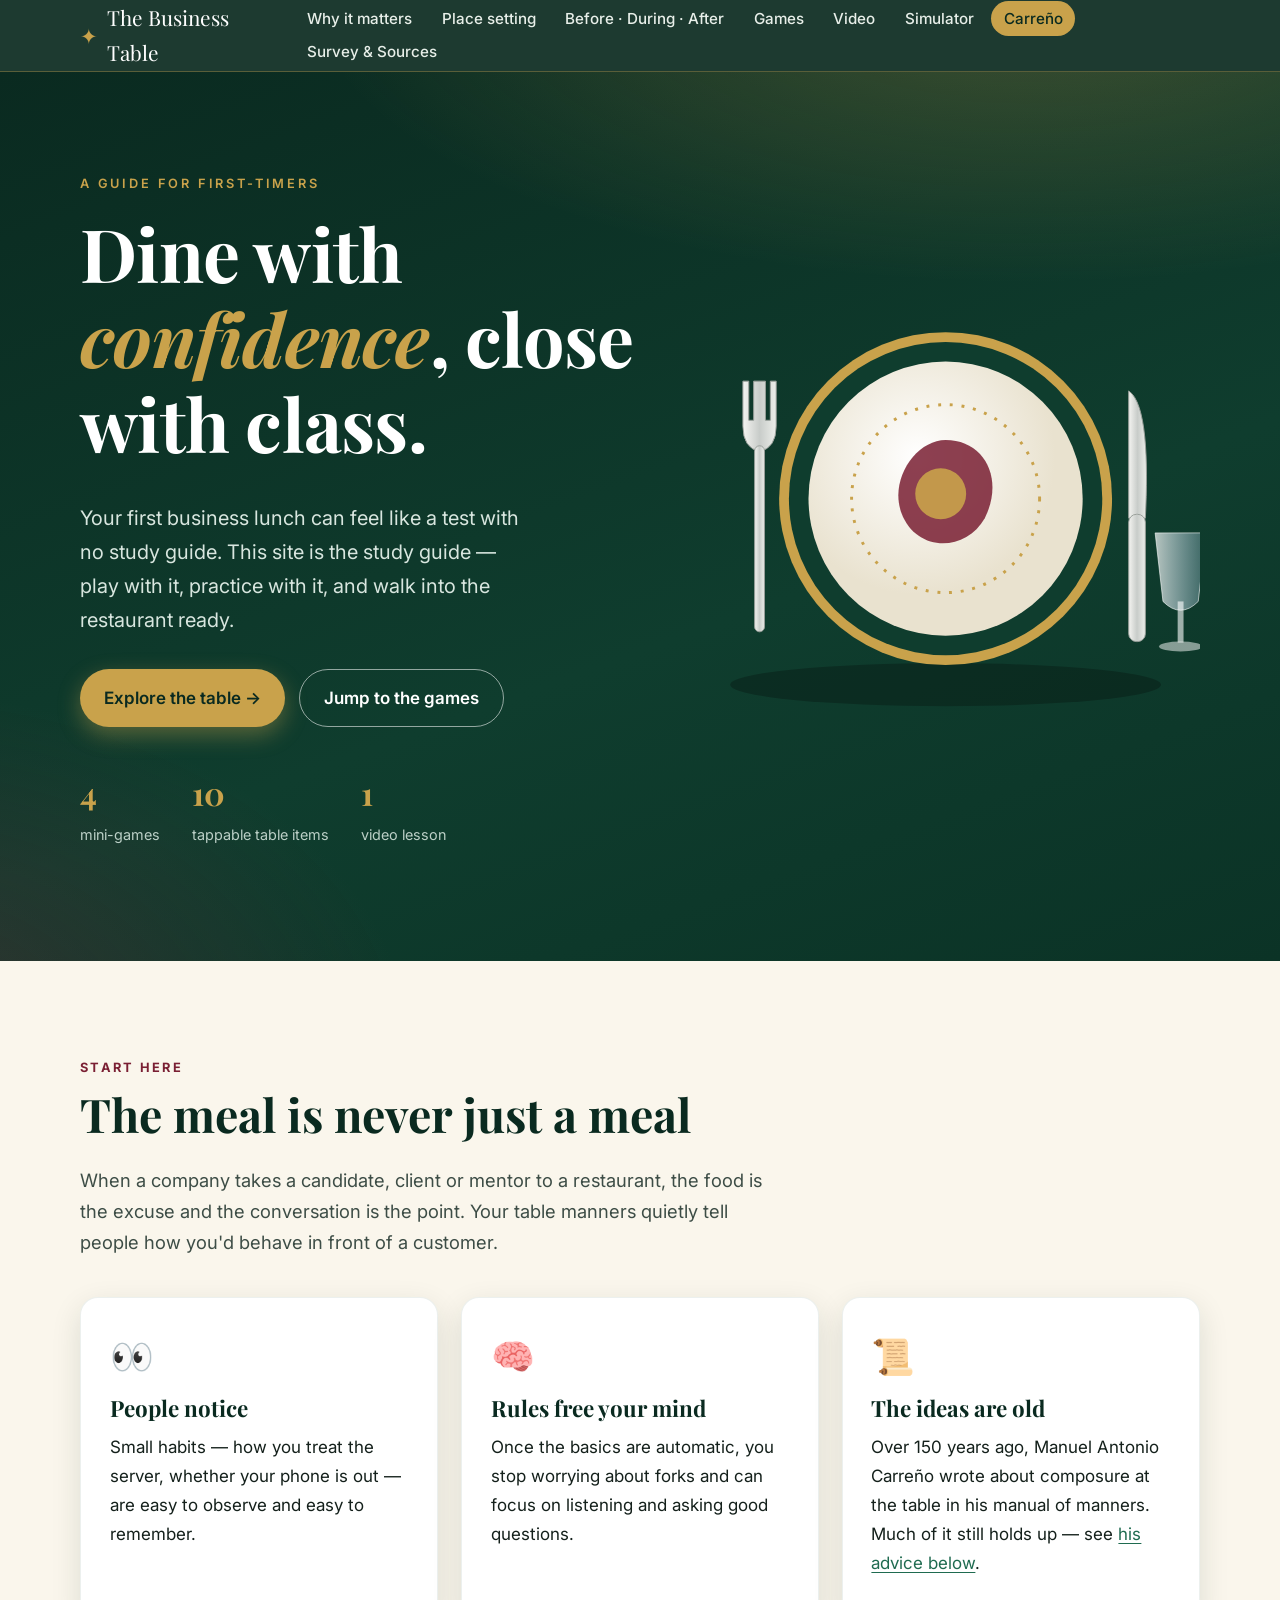
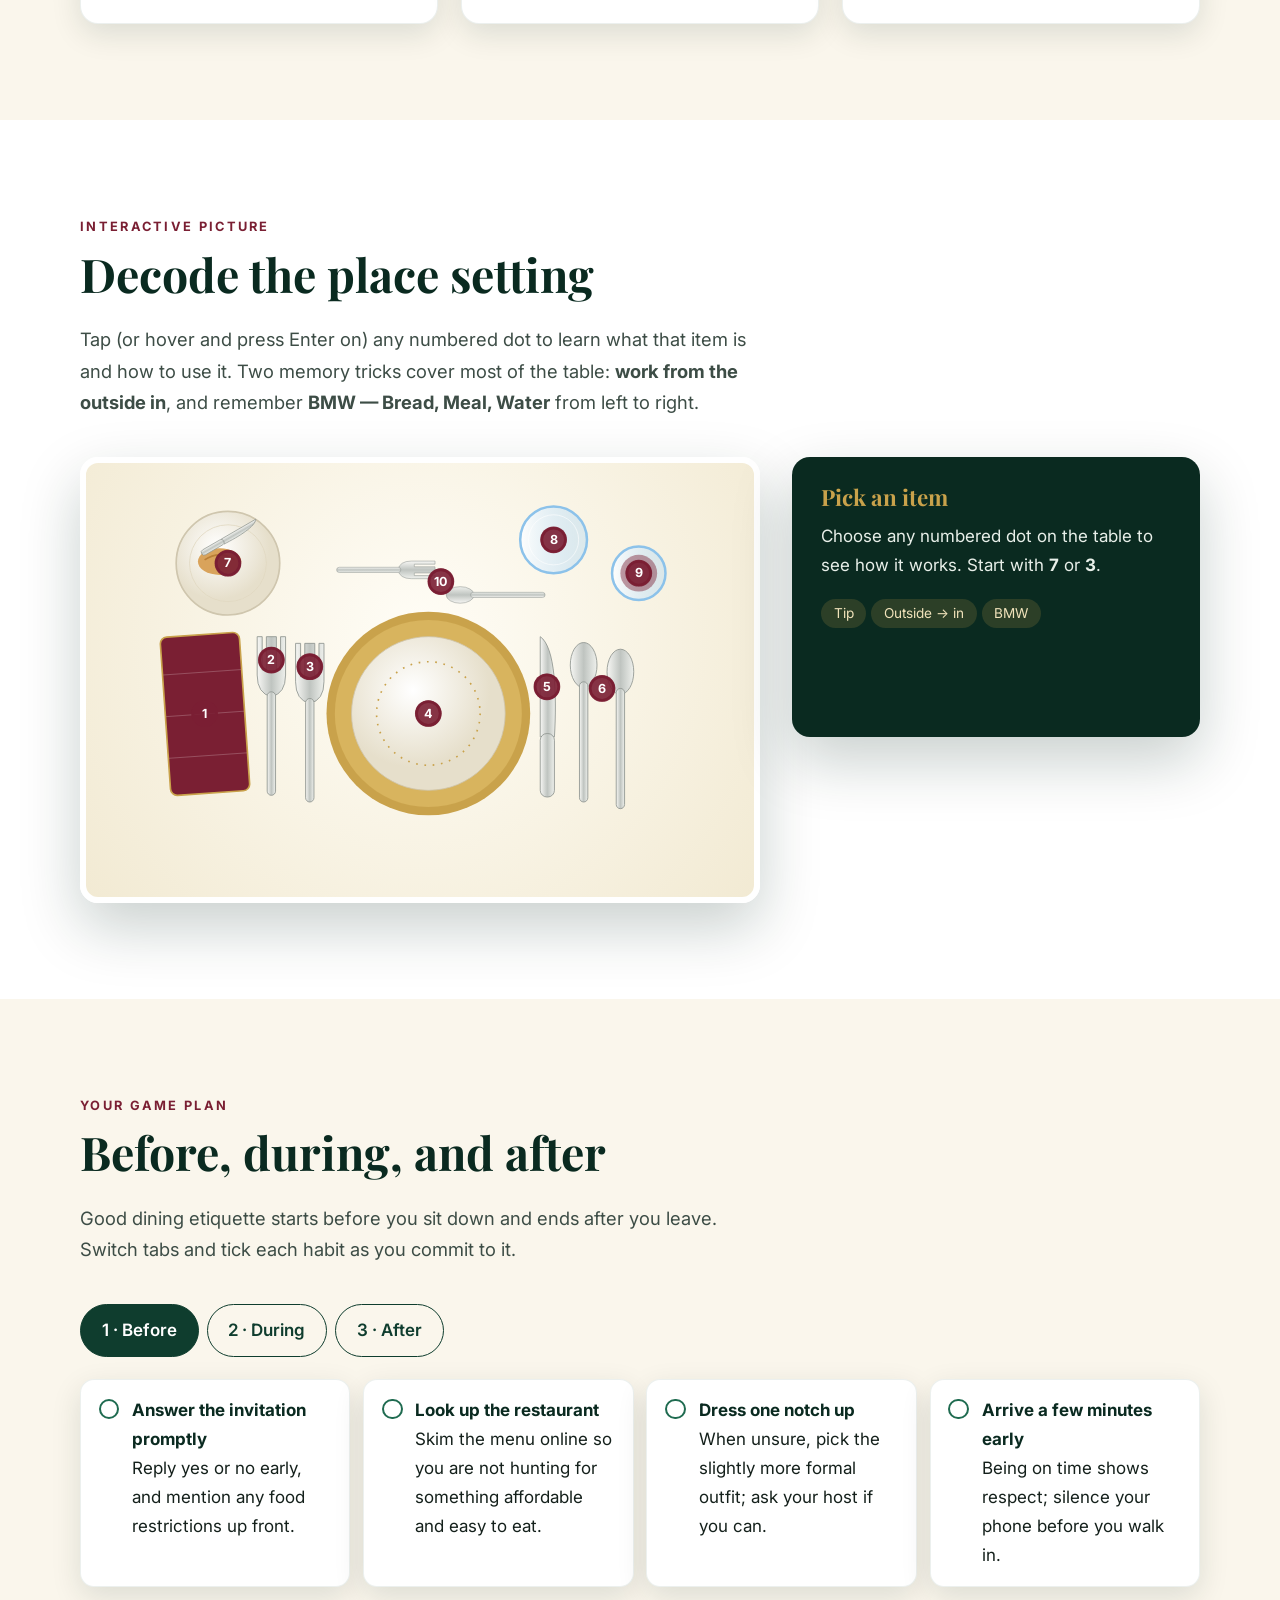
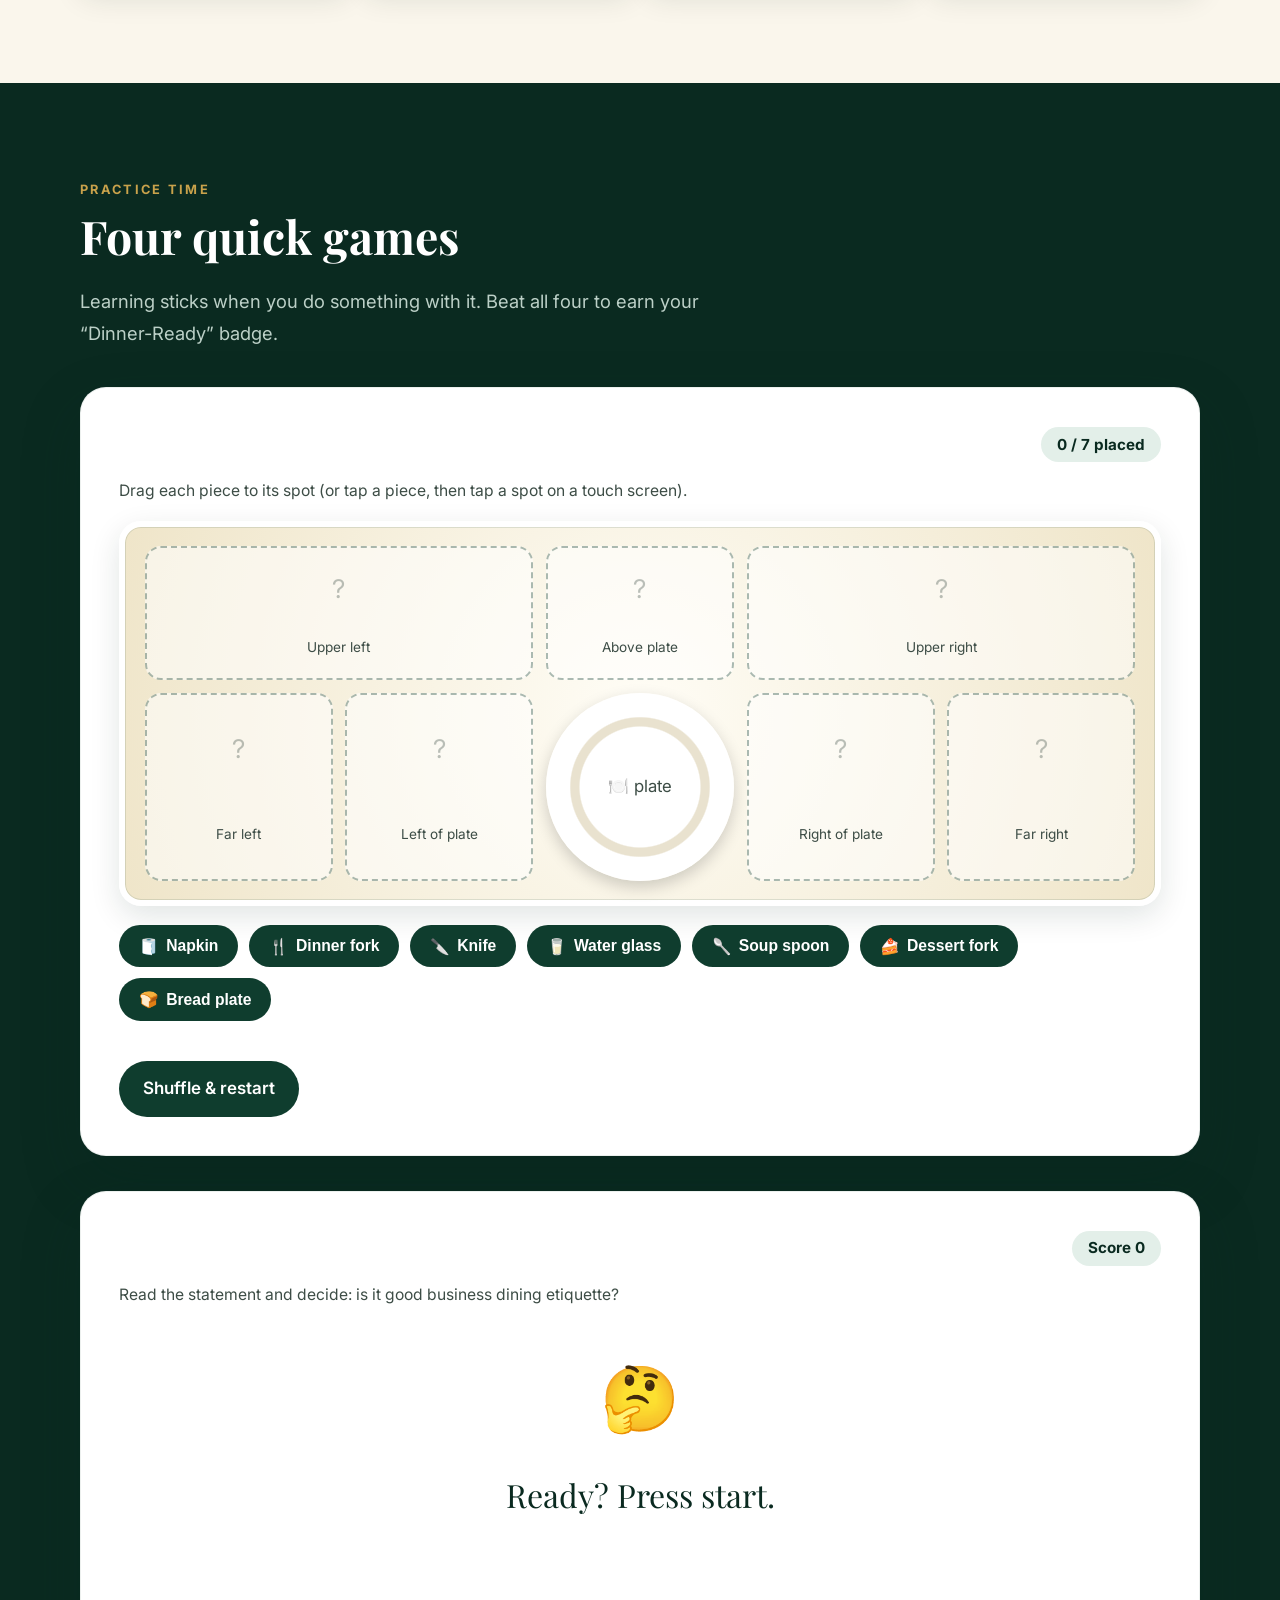
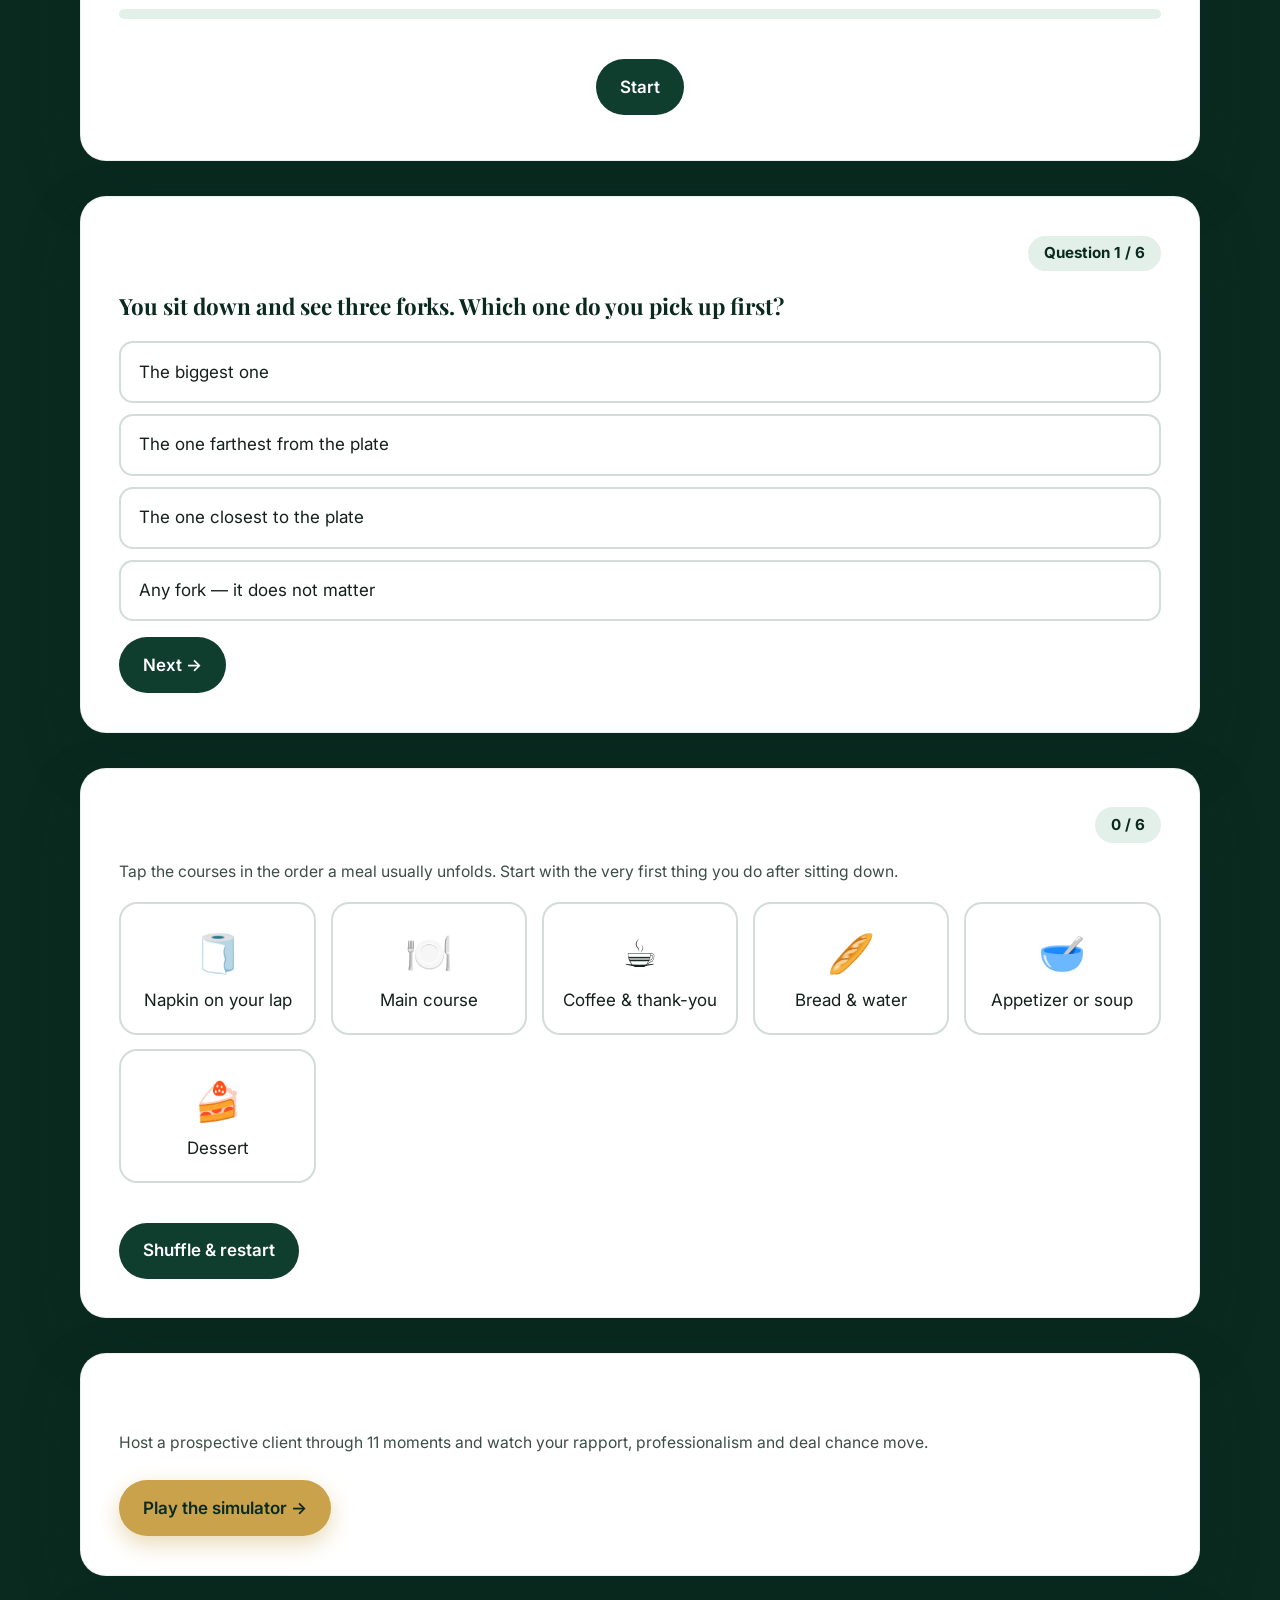
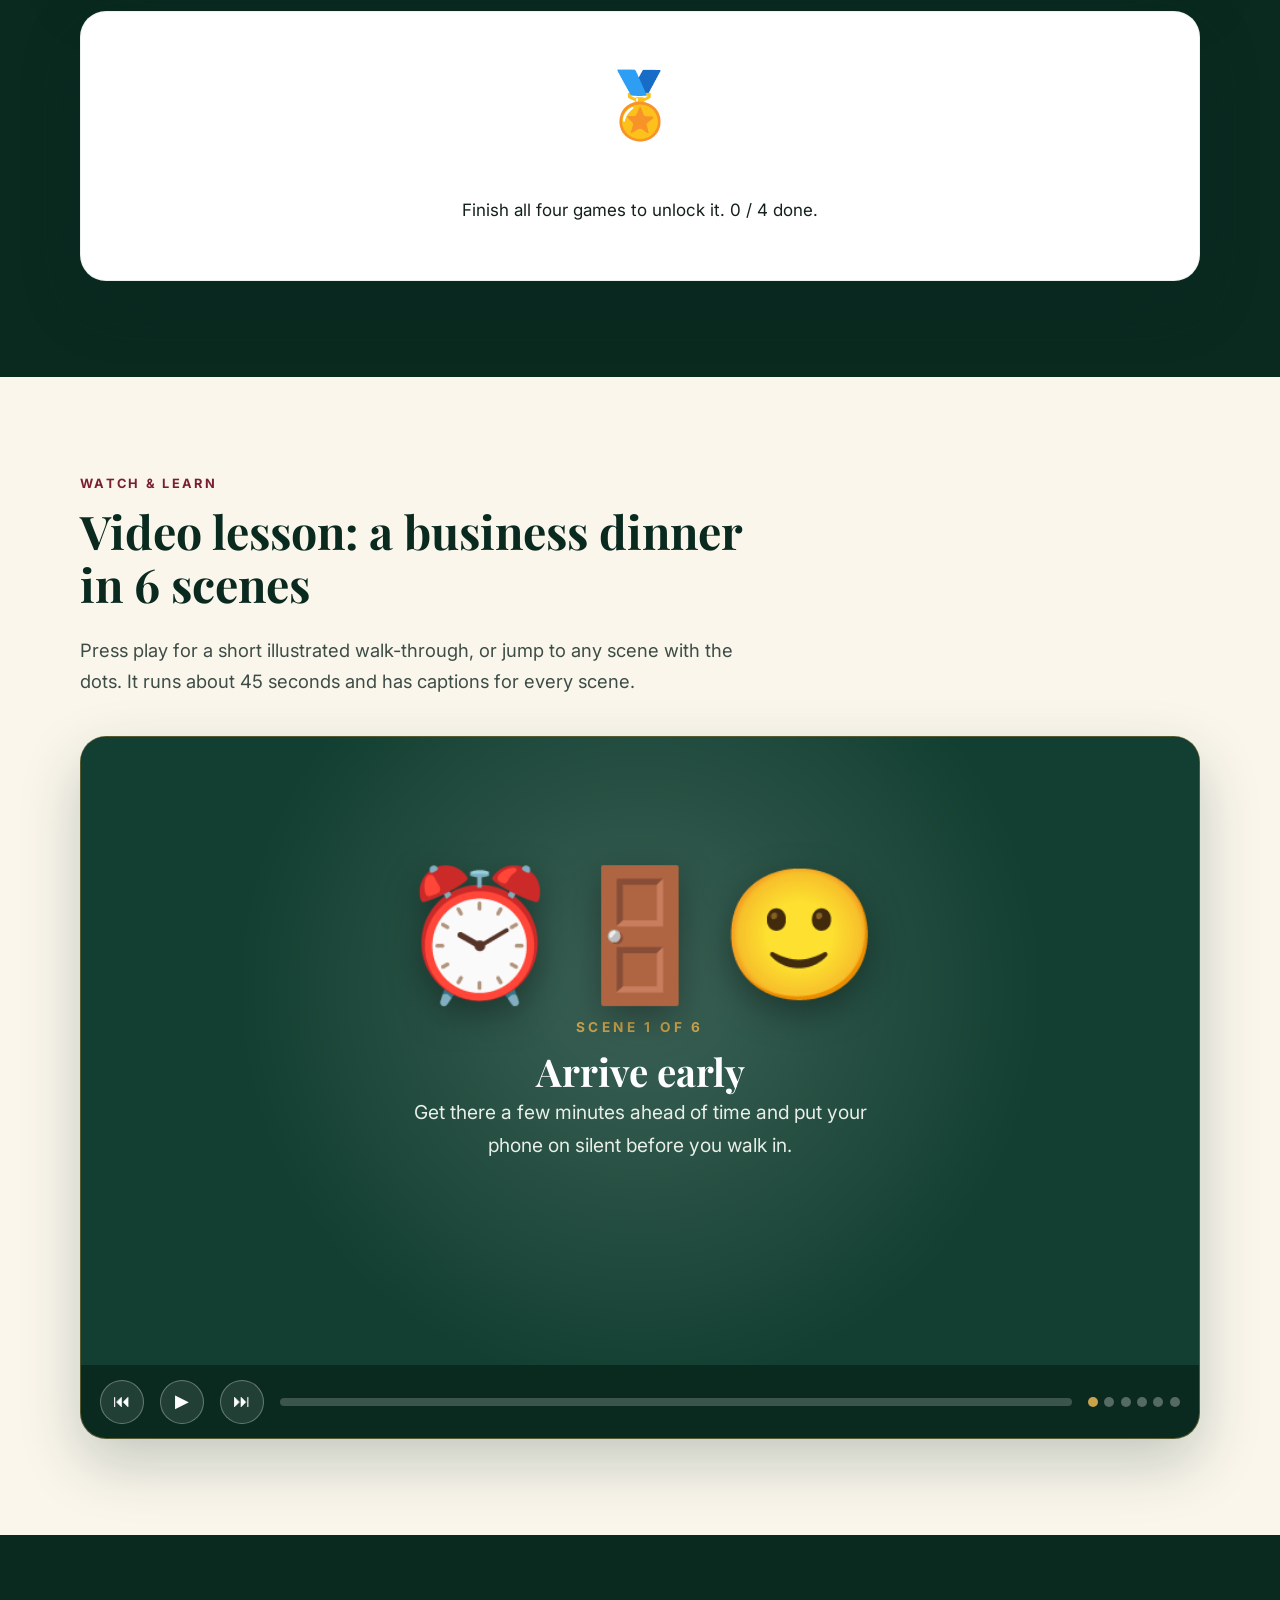
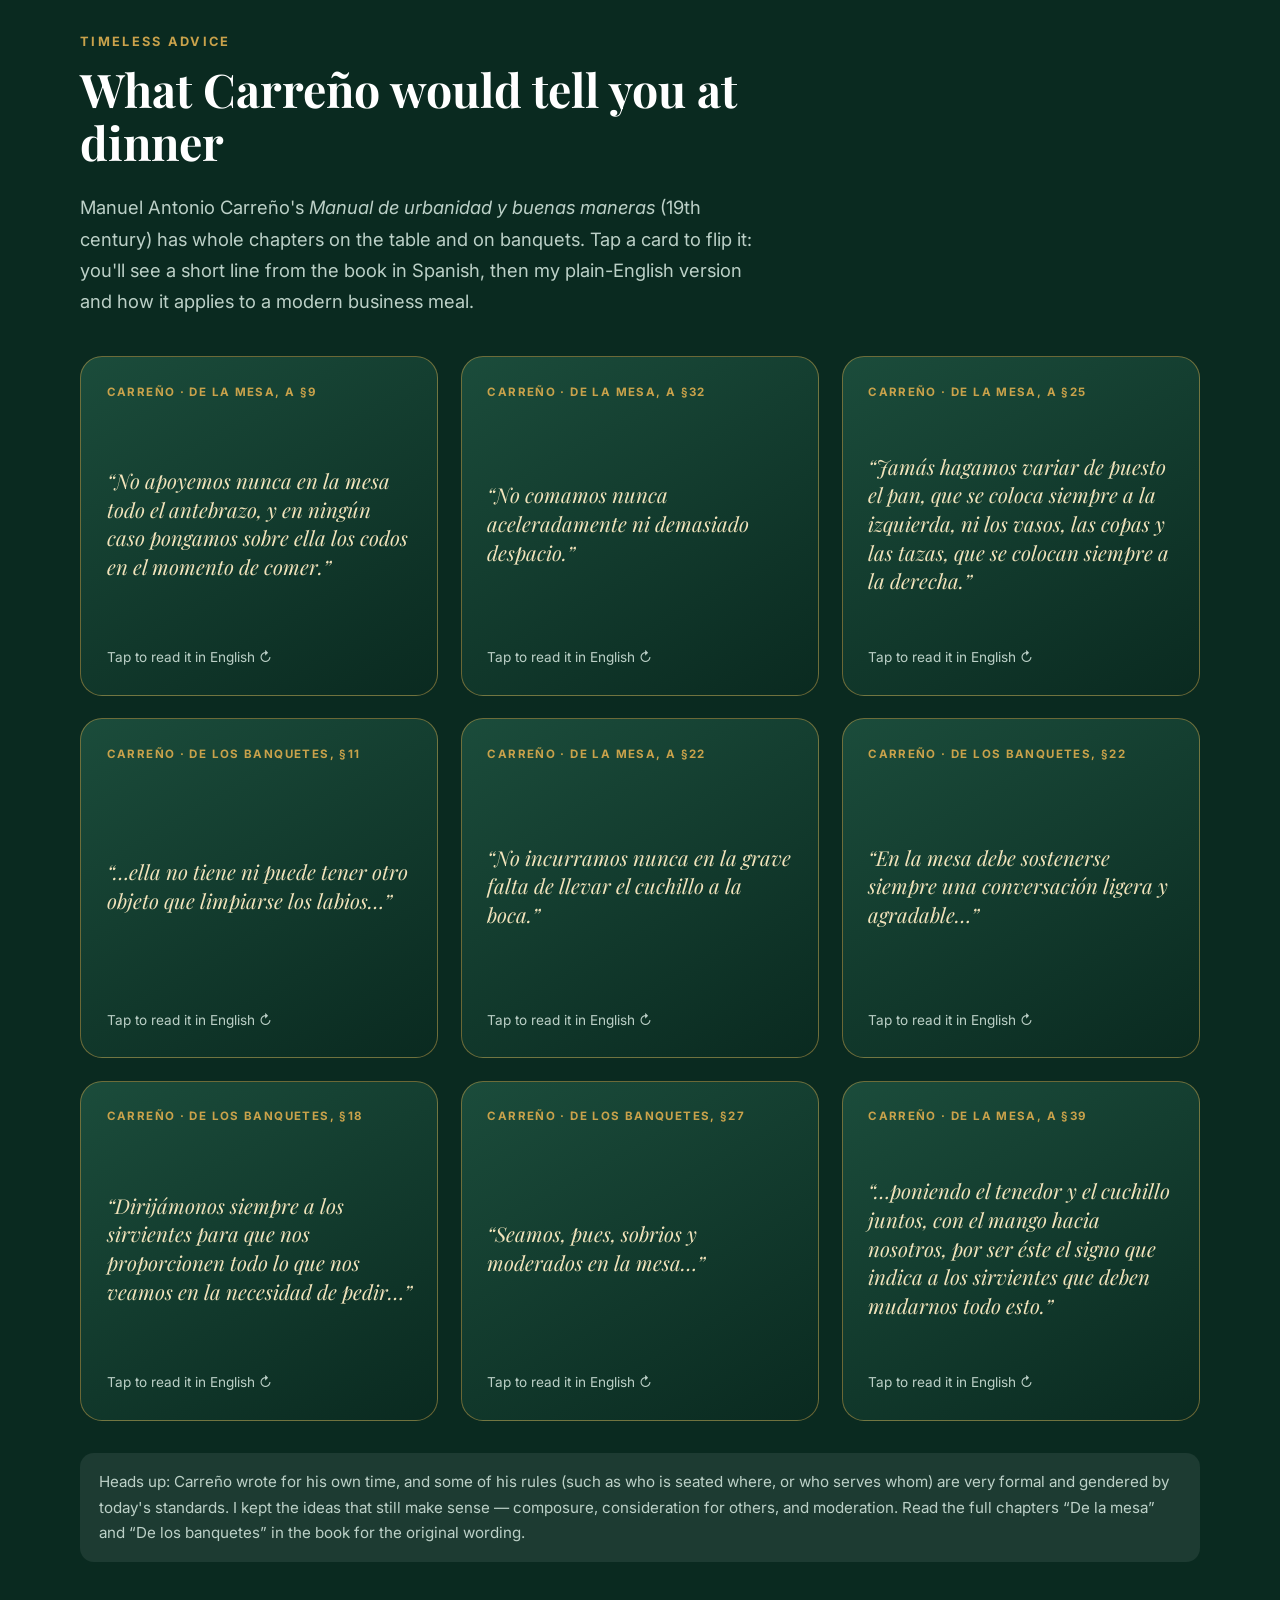
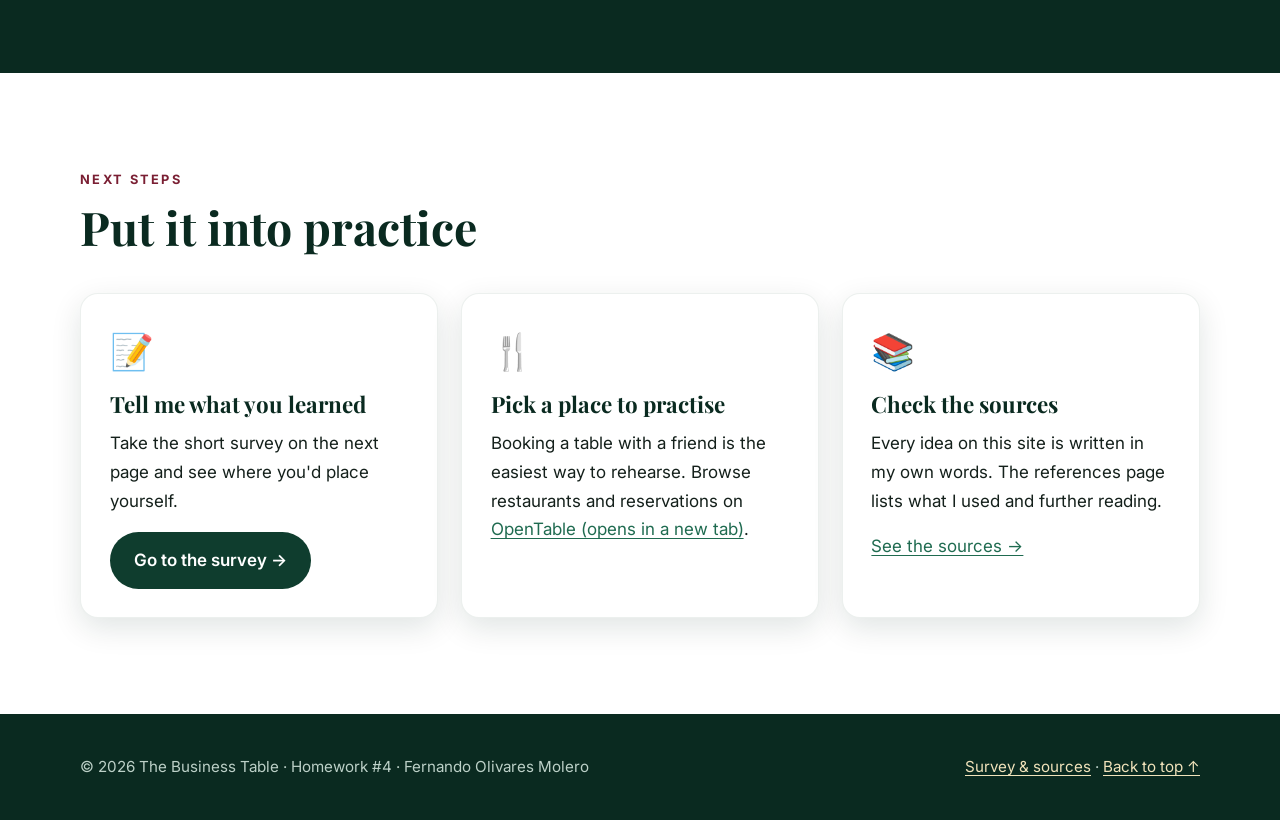
==== commit 438b39a7: "Add client lunch simulator and AI video brief Branching role-play with rapport/professionalism/deal " ====
--- a/index.html
+++ b/index.html
@@ -25,6 +25,7 @@
         <li><a class="link" href="#timeline">Before · During · After</a></li>
         <li><a class="link" href="#games">Games</a></li>
         <li><a class="link" href="#video">Video</a></li>
+        <li><a class="link" href="simulator.html">Simulator</a></li>
         <li><a class="link" href="#carreno">Carreño</a></li>
         <li><a class="link" href="survey.html">Survey &amp; Sources</a></li>
       </ul>
@@ -250,6 +251,11 @@
         <button class="btn btn-dark" id="g4reset" type="button">Shuffle &amp; restart</button>
       </div>
 
+      <div class="game reveal" id="simTeaser" style="color:var(--ink);display:flex;gap:1.5rem;align-items:center;flex-wrap:wrap;justify-content:space-between">
+        <div><h3>⑤ Bonus: Client lunch simulator</h3><p class="hint" style="margin:0">Host a prospective client through 11 moments and watch your rapport, professionalism and deal chance move.</p></div>
+        <a class="btn btn-gold" href="simulator.html">Play the simulator →</a>
+      </div>
+
       <div class="game reveal" id="badge" style="color:var(--ink);text-align:center">
         <div class="badge" style="font-size:4rem" aria-hidden="true">🏅</div>
         <h3>Dinner-Ready badge</h3>
@@ -276,7 +282,7 @@
           <div class="dots" id="pDots"></div>
         </div>
       </div>
-      <div class="embed-wrap" id="ytWrap" data-video-id="" hidden></div>
+      <div class="embed-wrap" id="ytWrap" data-video-id="" data-video-src="" hidden></div>
     </div>
   </section>
 
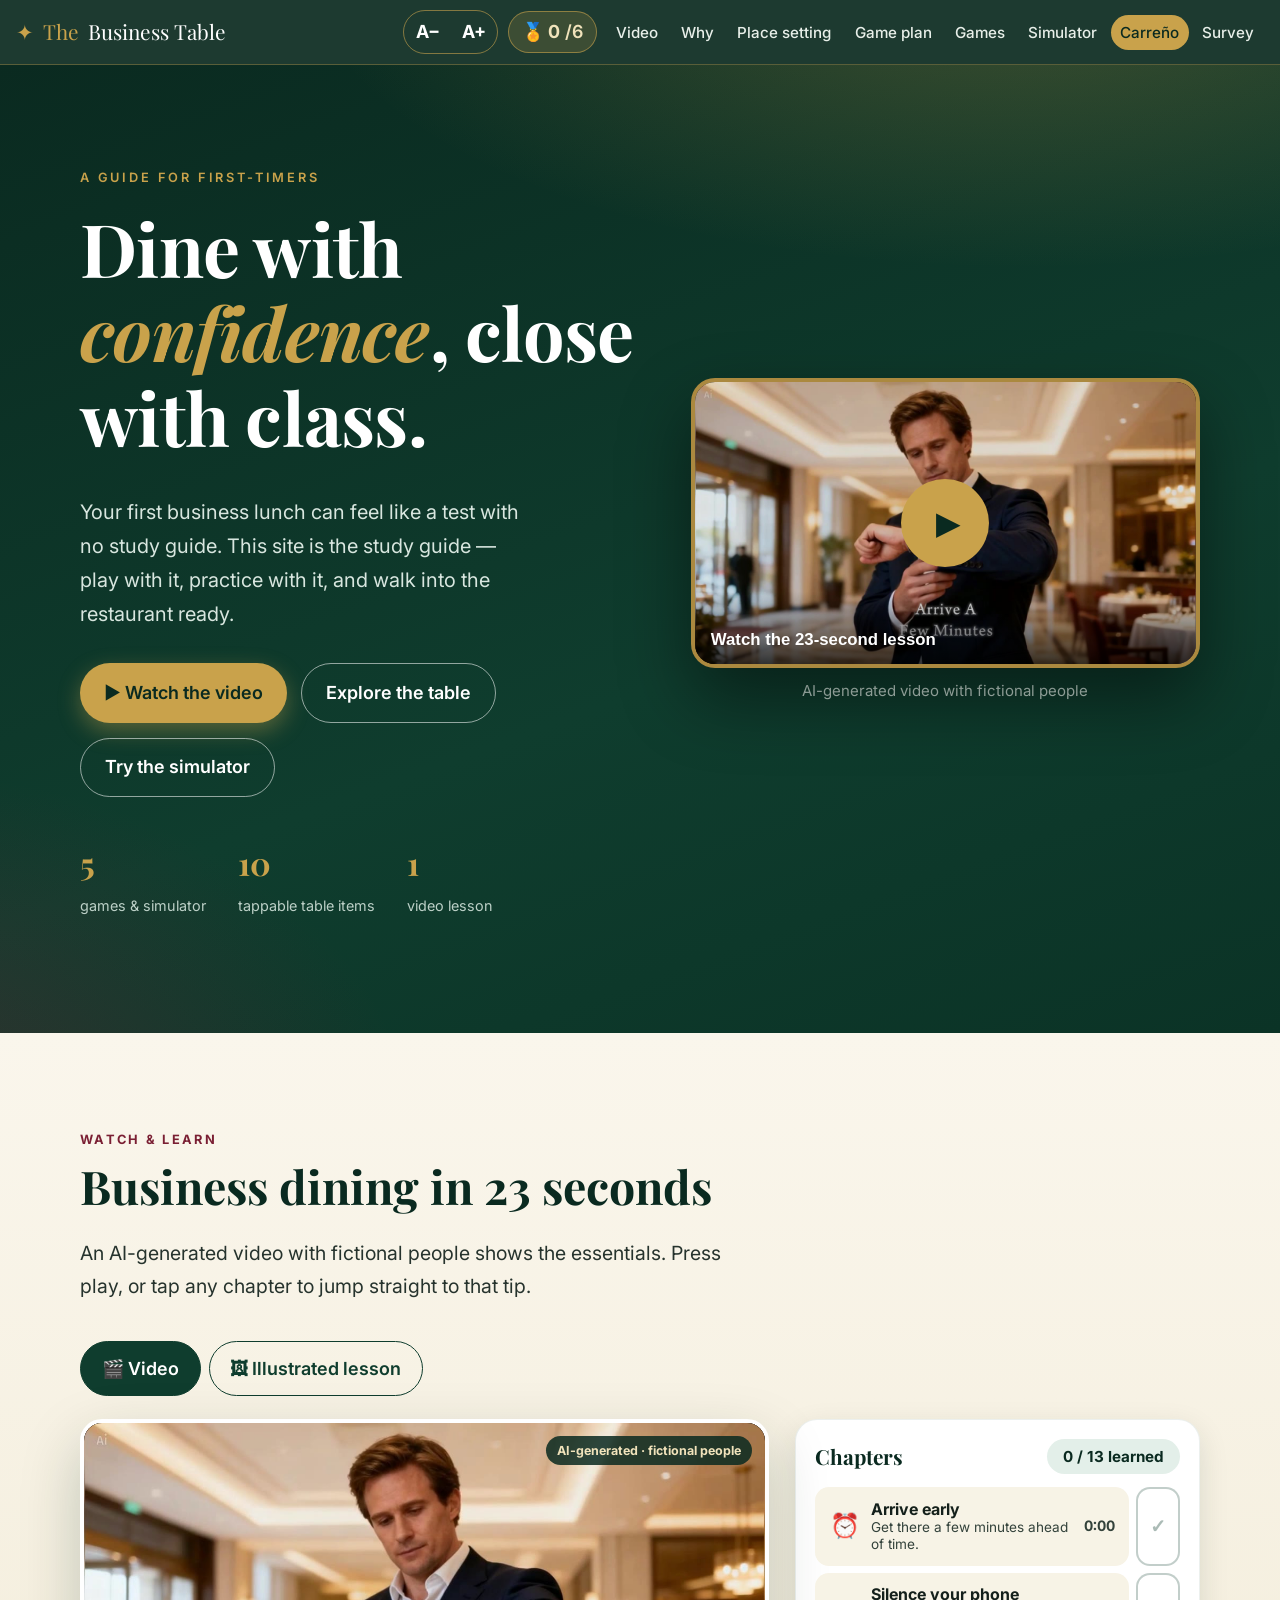
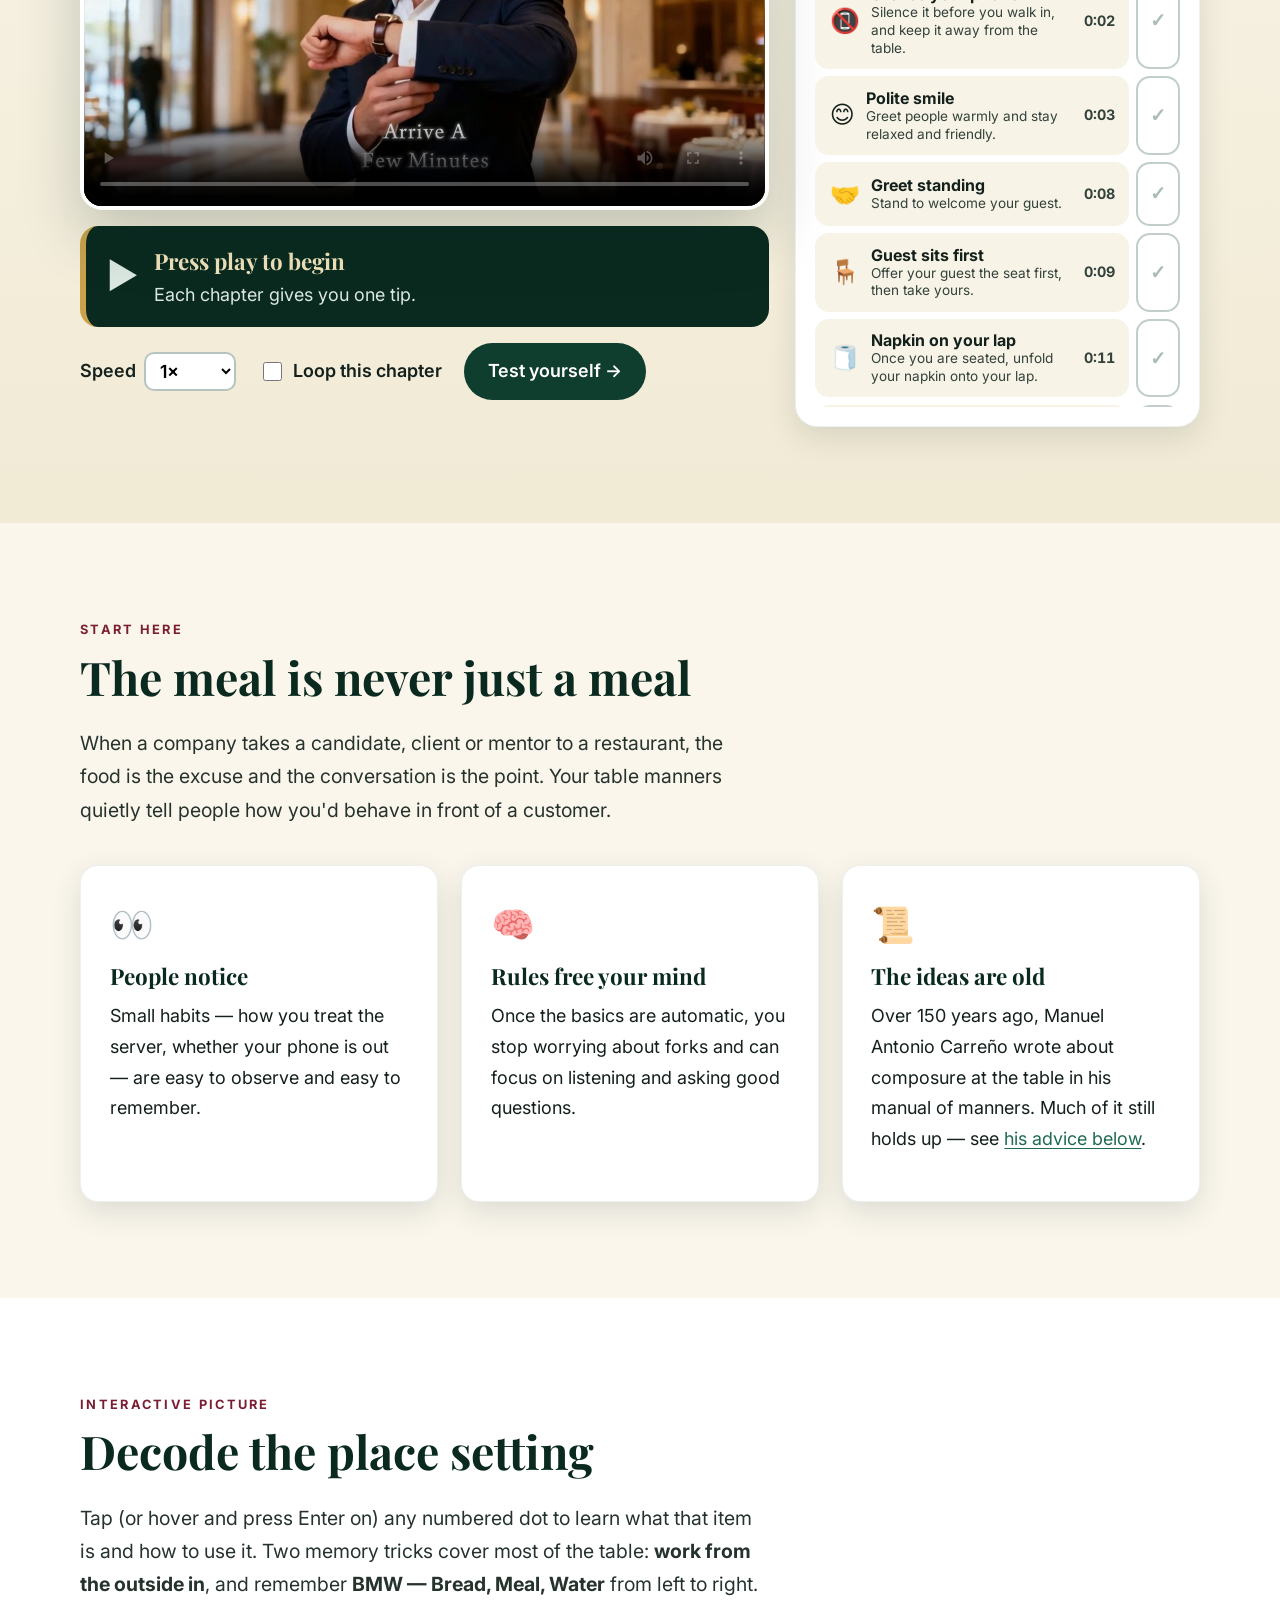
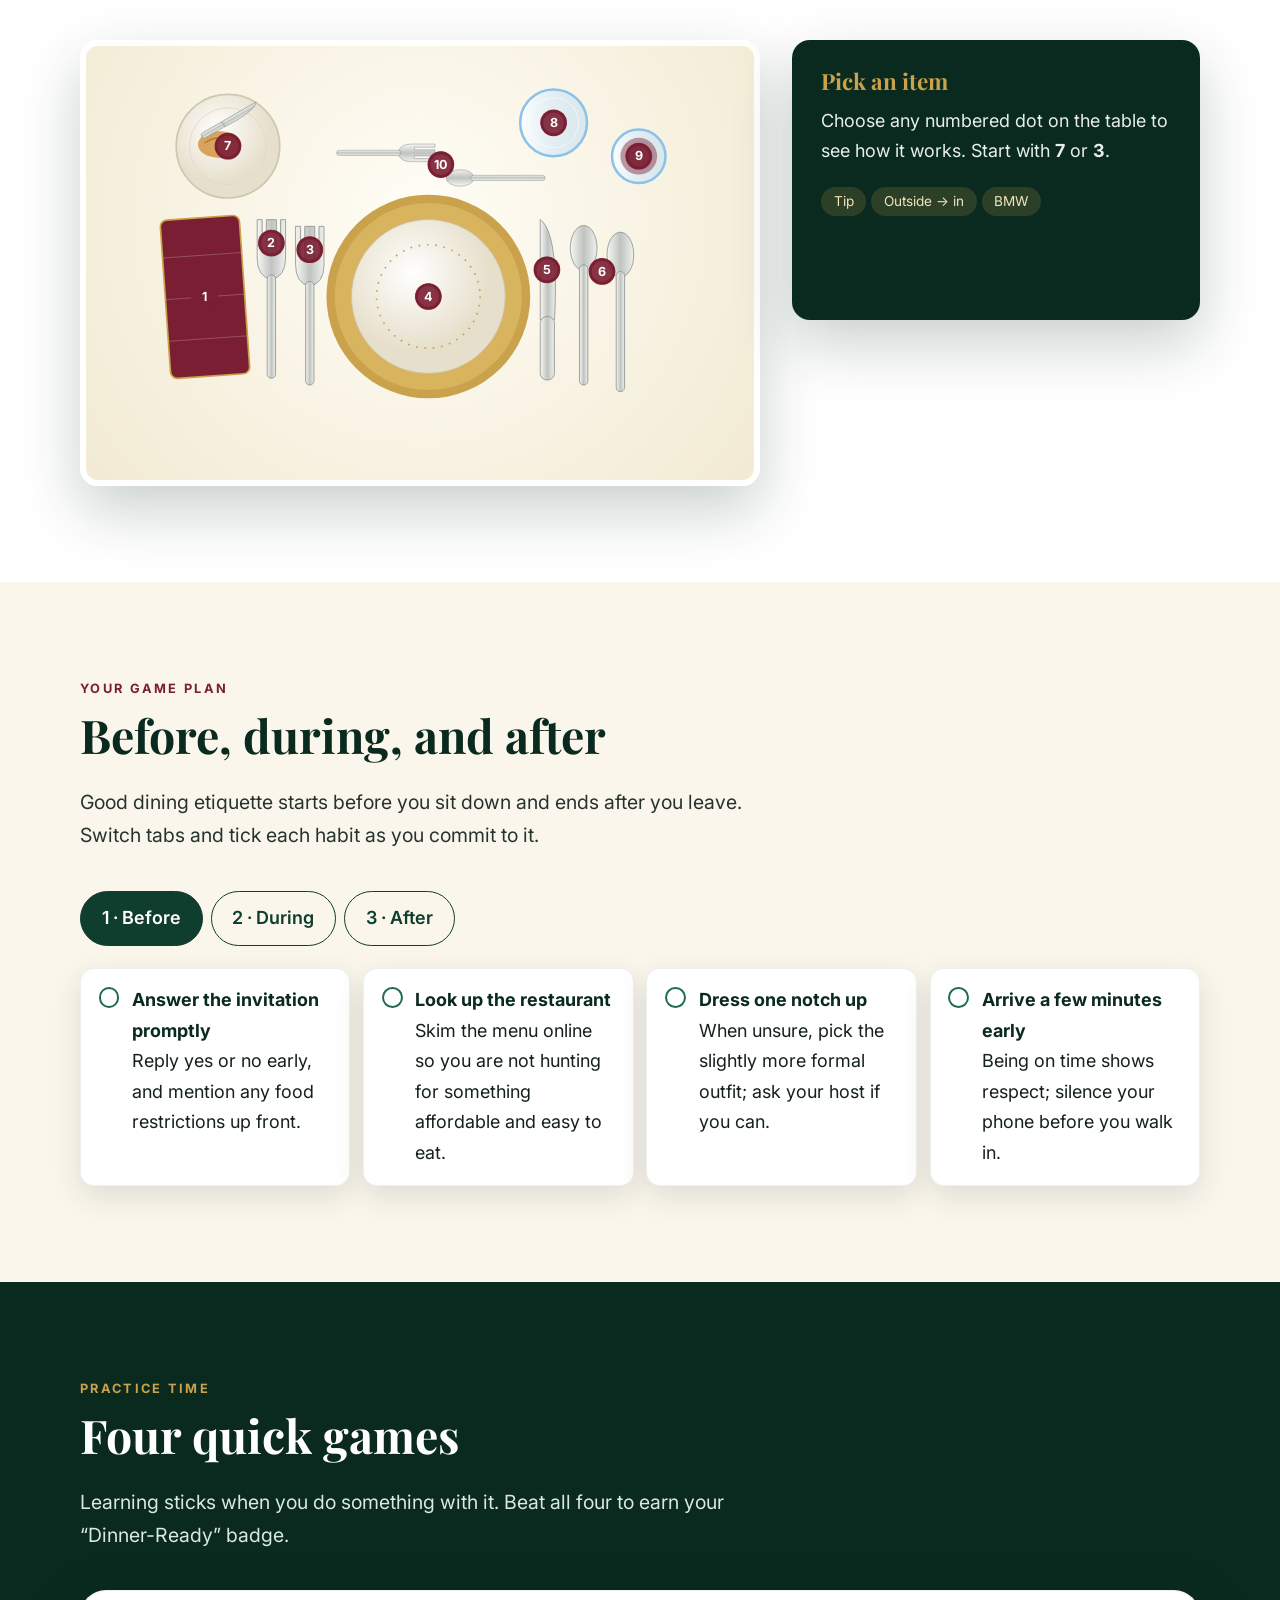
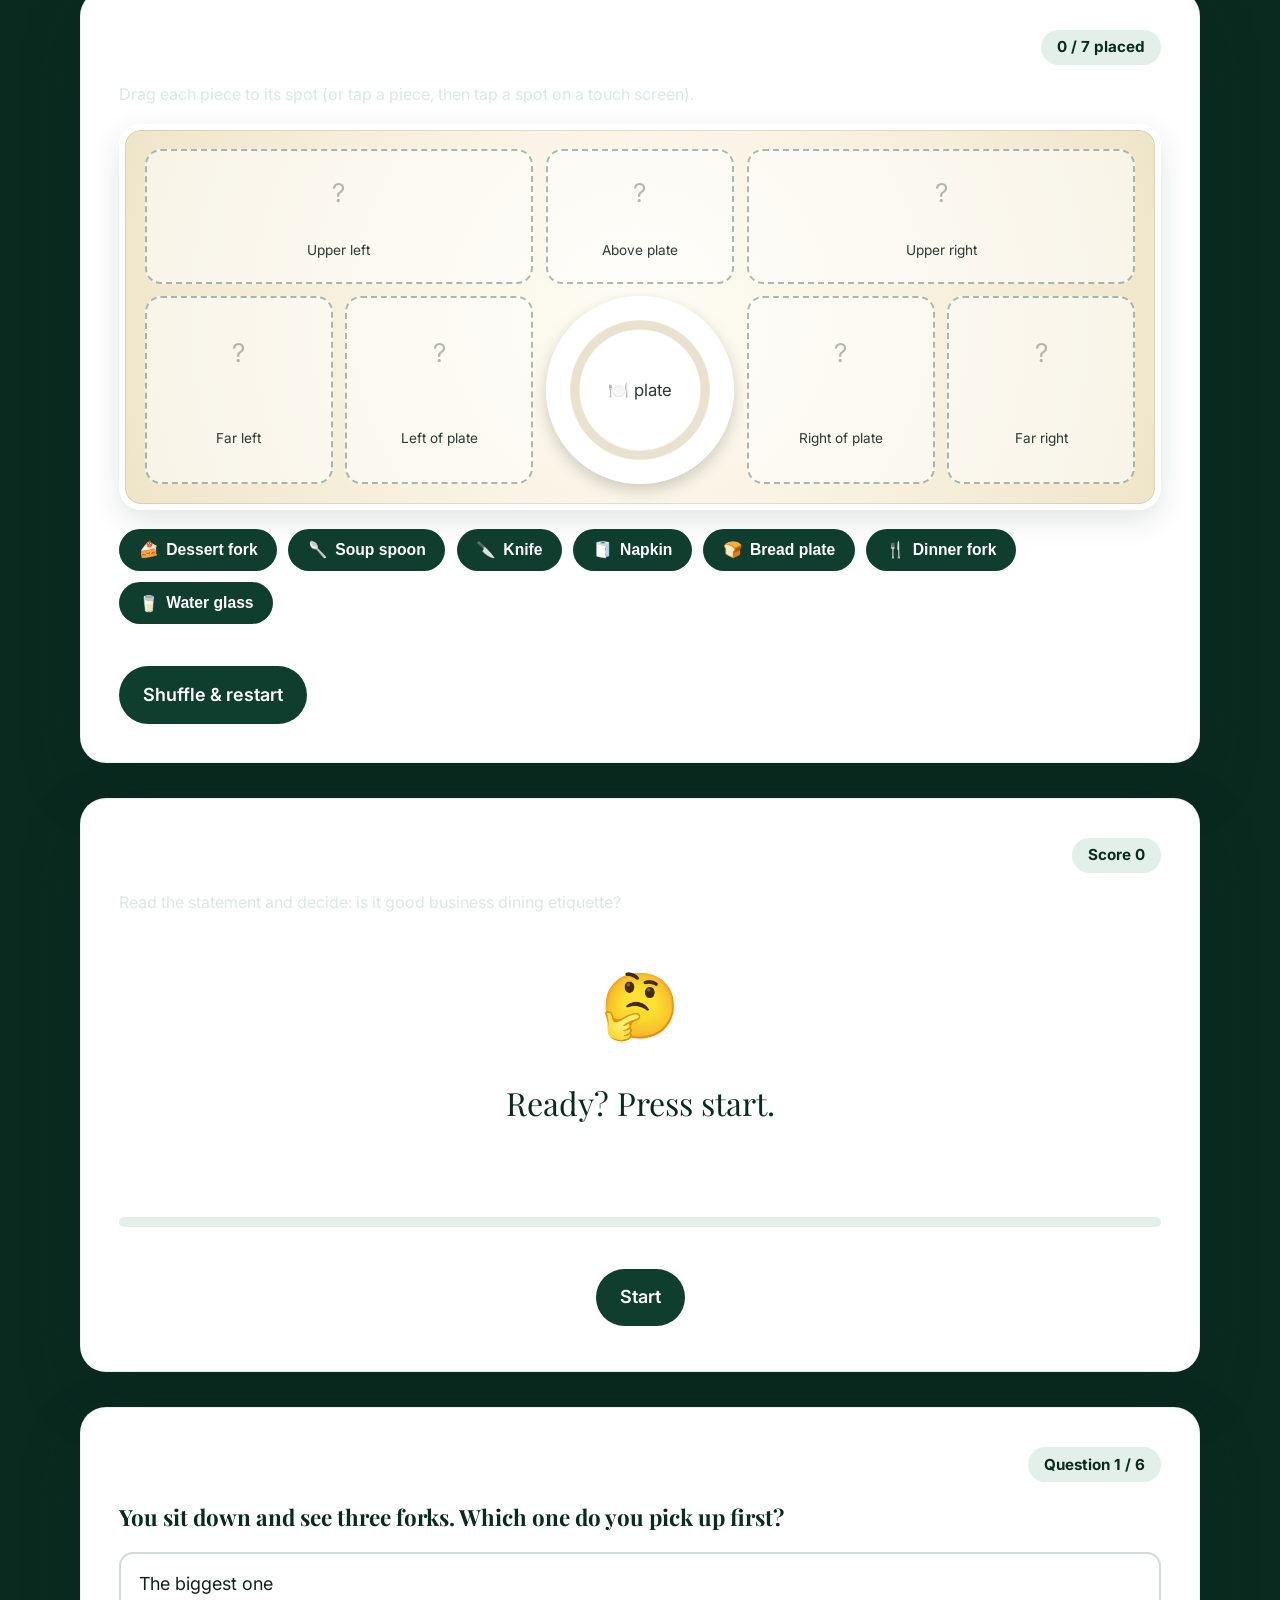
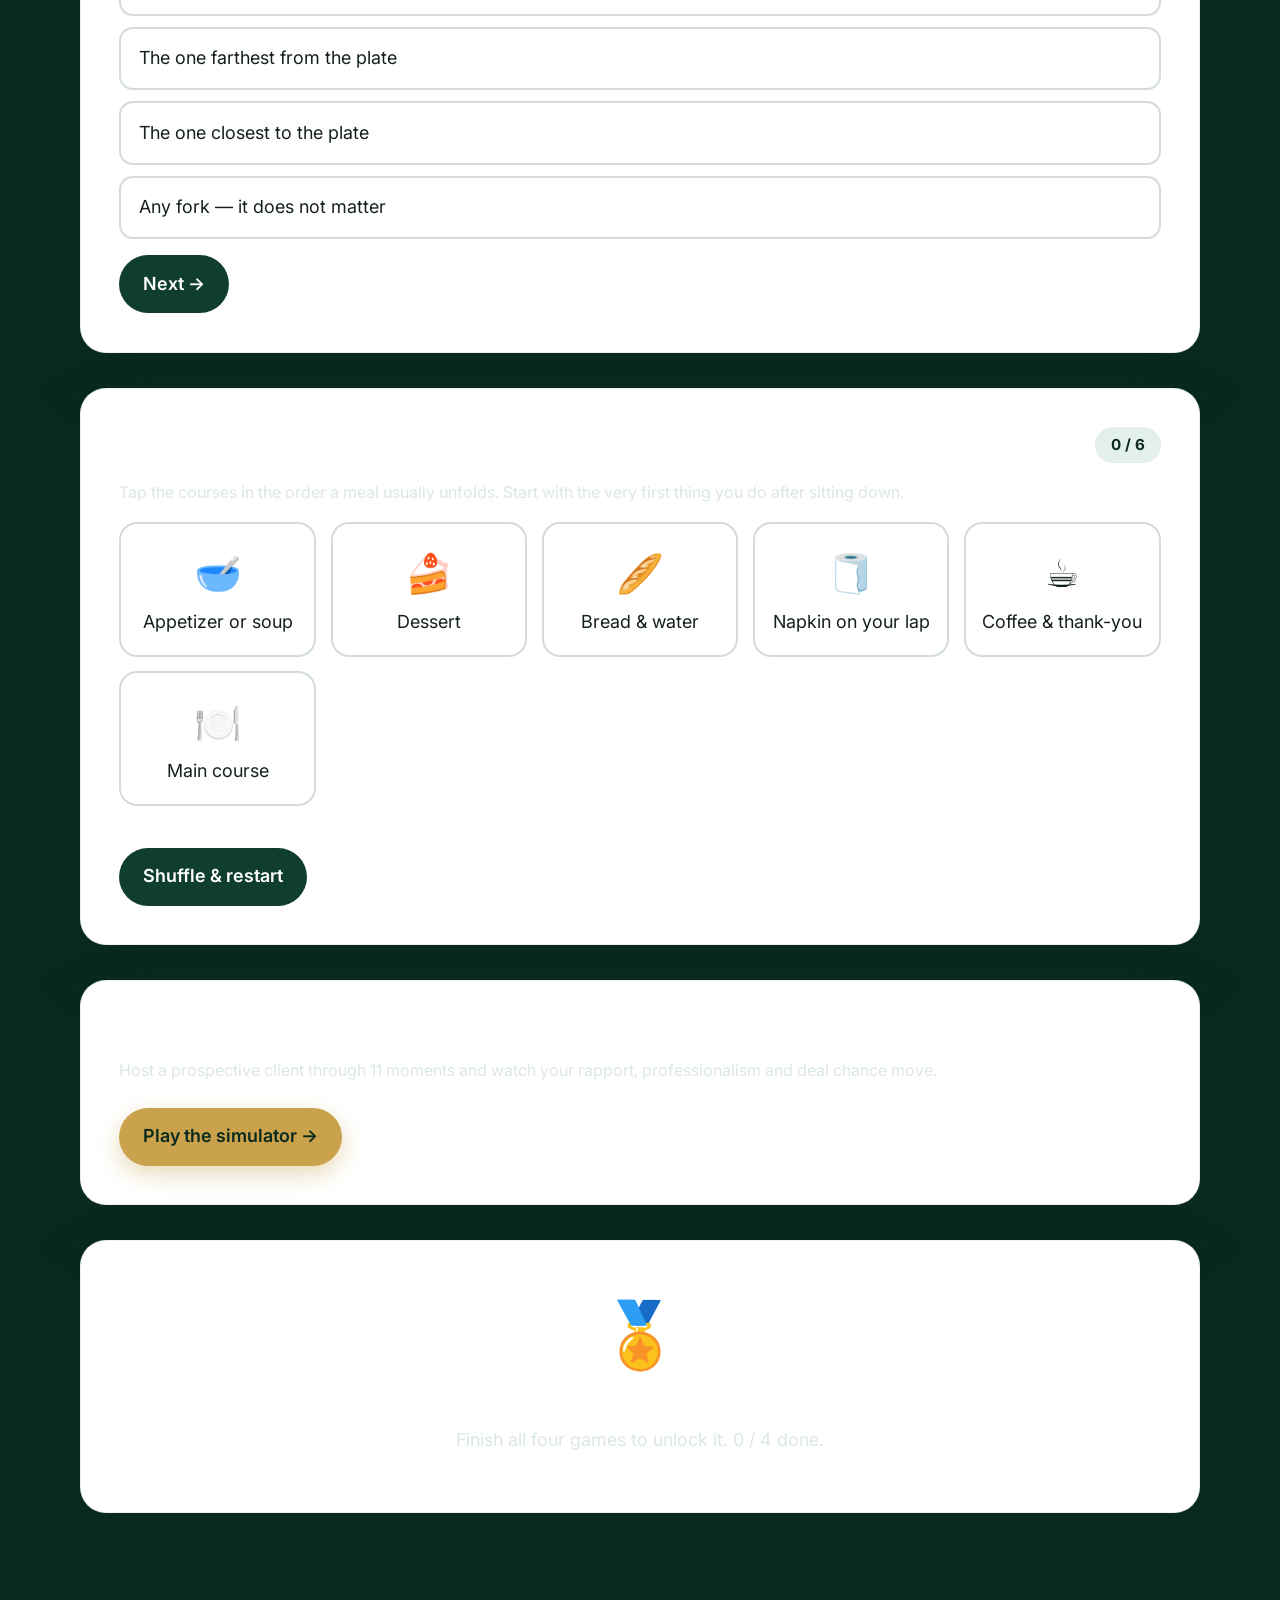
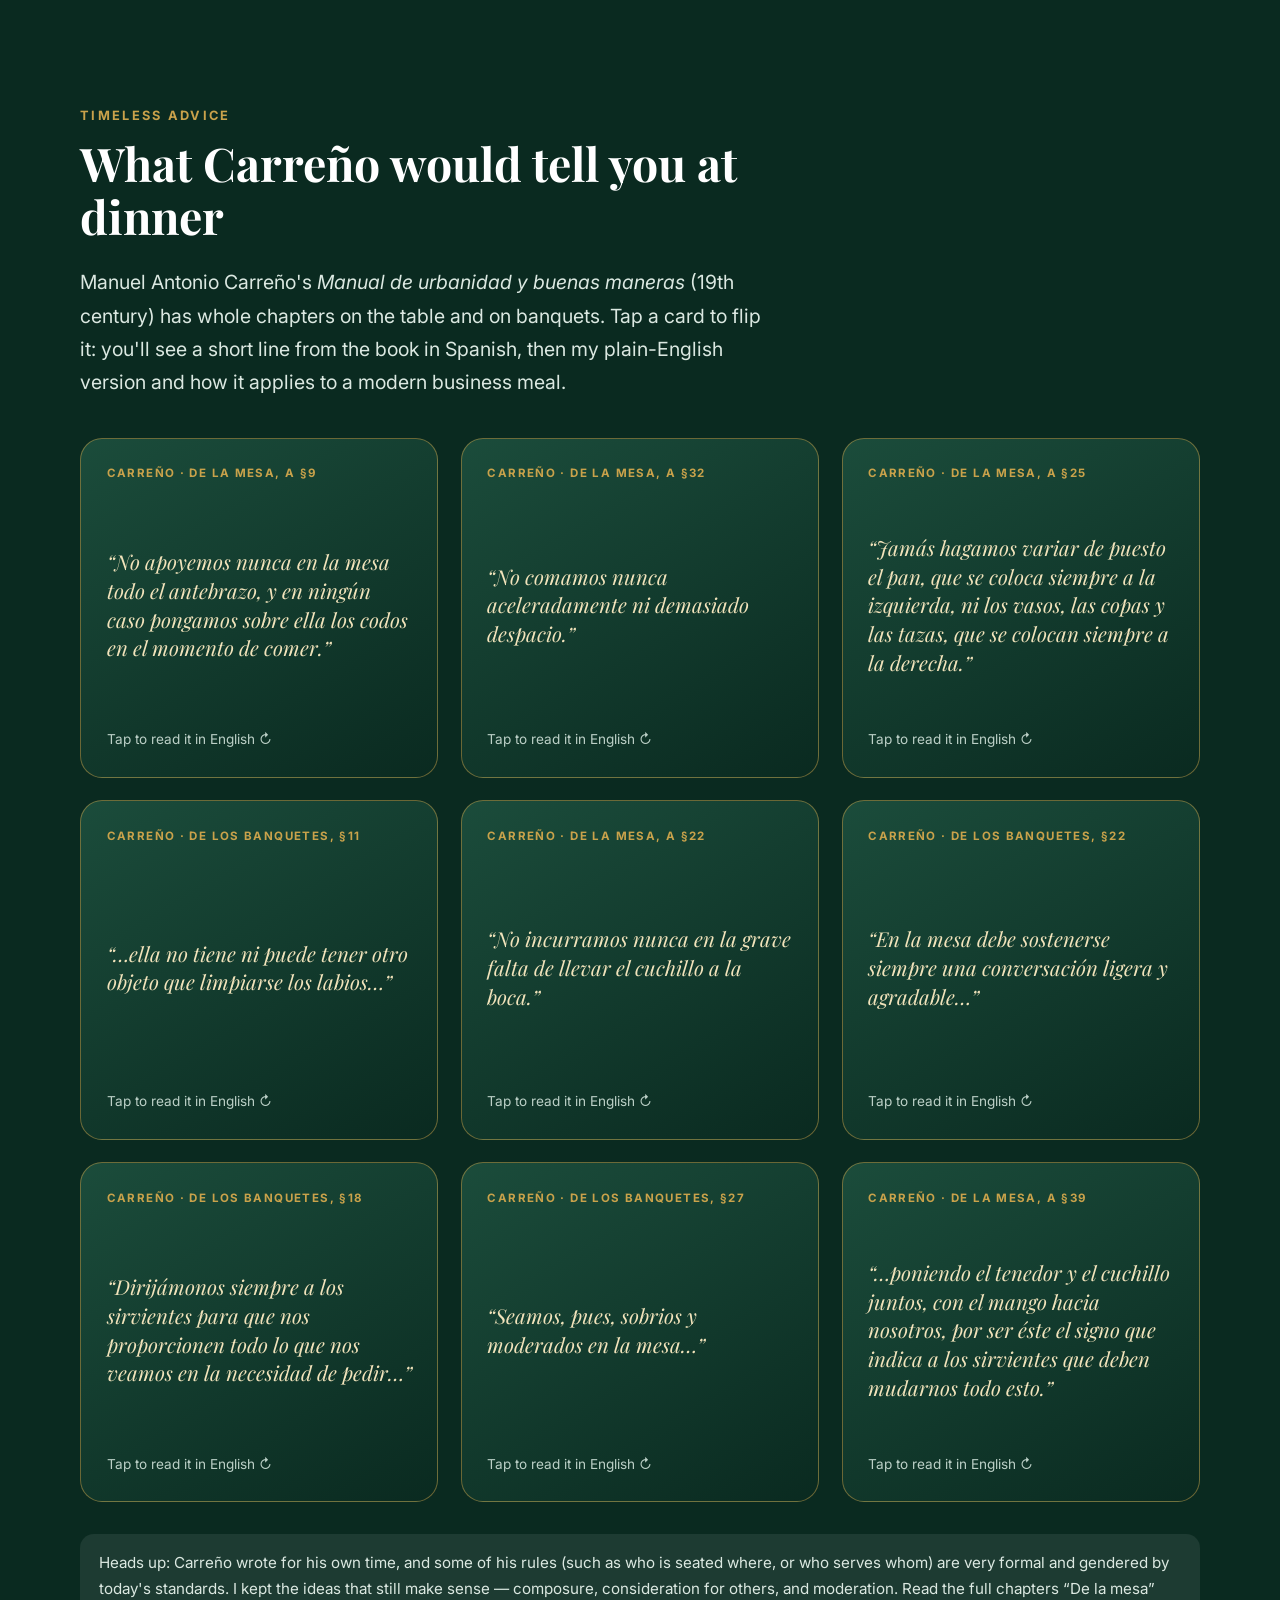
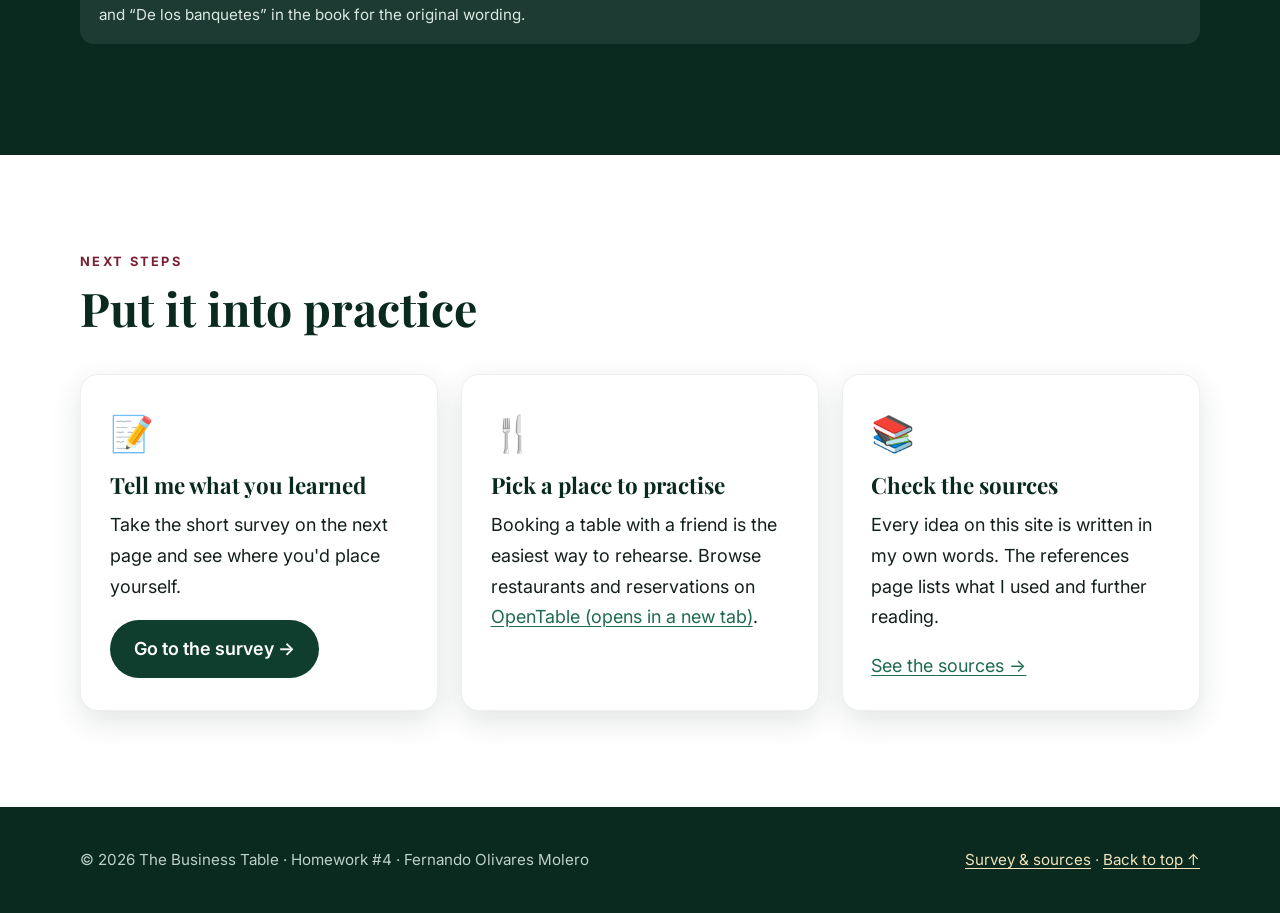
==== commit 3a69dace: "Add AI video lesson with chapters and quiz; improve legibility and interactivity Main video player w" ====
--- a/index.html
+++ b/index.html
@@ -16,18 +16,18 @@
 
 <header class="nav">
   <div class="wrap">
-    <a class="brand" href="#top" aria-label="The Business Table — home"><span>✦</span> The Business Table</a>
+    <a class="brand" href="#top" aria-label="The Business Table — home"><span>✦</span> <span class="the">The</span> Business Table</a>
     <button class="menu-btn" aria-expanded="false" aria-controls="menu">Menu</button>
     <nav aria-label="Main">
       <ul id="menu">
-        <li><a class="link" href="#why">Why it matters</a></li>
+        <li><a class="link" href="#video">Video</a></li>
+        <li><a class="link" href="#why">Why</a></li>
         <li><a class="link" href="#setting">Place setting</a></li>
-        <li><a class="link" href="#timeline">Before · During · After</a></li>
+        <li><a class="link" href="#timeline">Game plan</a></li>
         <li><a class="link" href="#games">Games</a></li>
-        <li><a class="link" href="#video">Video</a></li>
         <li><a class="link" href="simulator.html">Simulator</a></li>
         <li><a class="link" href="#carreno">Carreño</a></li>
-        <li><a class="link" href="survey.html">Survey &amp; Sources</a></li>
+        <li><a class="link" href="survey.html">Survey</a></li>
       </ul>
     </nav>
   </div>
@@ -42,34 +42,80 @@
         <h1>Dine with <em>confidence</em>, close with class.</h1>
         <p class="lead">Your first business lunch can feel like a test with no study guide. This site is the study guide — play with it, practice with it, and walk into the restaurant ready.</p>
         <div class="cta-row">
-          <a class="btn btn-gold" href="#setting">Explore the table →</a>
-          <a class="btn btn-ghost" href="#games">Jump to the games</a>
+          <a class="btn btn-gold" href="#video" id="heroWatch">▶ Watch the video</a>
+          <a class="btn btn-ghost" href="#setting">Explore the table</a>
+          <a class="btn btn-ghost" href="simulator.html">Try the simulator</a>
         </div>
         <div class="hero-stats">
-          <div><b>4</b><span>mini-games</span></div>
+          <div><b>5</b><span>games &amp; simulator</span></div>
           <div><b>10</b><span>tappable table items</span></div>
           <div><b>1</b><span>video lesson</span></div>
         </div>
       </div>
-      <div class="hero-art" aria-hidden="true">
-        <svg viewBox="0 0 520 440" role="img" aria-label="Illustration of a plate with fork, knife and glass">
-          <defs>
-            <linearGradient id="sil" x1="0" x2="1"><stop offset="0" stop-color="#f4f4f1"/><stop offset=".5" stop-color="#c8ccc9"/><stop offset="1" stop-color="#eceeea"/></linearGradient>
-            <radialGradient id="pl" cx=".4" cy=".35"><stop offset="0" stop-color="#fff"/><stop offset="1" stop-color="#e9e2cf"/></radialGradient>
-            <linearGradient id="gl" x1="0" x2="1"><stop offset="0" stop-color="#ffffff" stop-opacity=".7"/><stop offset="1" stop-color="#bfe3ff" stop-opacity=".25"/></linearGradient>
-          </defs>
-          <ellipse cx="260" cy="400" rx="220" ry="22" fill="#000" opacity=".25"/>
-          <circle cx="260" cy="210" r="170" fill="#c9a24b"/>
-          <circle cx="260" cy="210" r="160" fill="#0f3d2e"/>
-          <circle cx="260" cy="210" r="140" fill="url(#pl)"/>
-          <circle cx="260" cy="210" r="96" fill="none" stroke="#c9a24b" stroke-width="3" stroke-dasharray="3 9"/>
-          <g transform="translate(260 210)"><path d="M0 -60 C 40 -60 60 -20 40 20 C 20 55 -30 55 -45 15 C -58 -20 -30 -60 0 -60Z" fill="#7a1f33" opacity=".85"/><circle cx="-5" cy="-5" r="26" fill="#c9a24b" opacity=".9"/></g>
-          <g transform="translate(70 90)" fill="url(#sil)" stroke="#9aa09b" stroke-width="1"><path d="M-17 0h6v40h5V0h12v40h5V0h6v46q0 22-17 26q-17-4-17-26z"/><rect x="-5" y="66" width="10" height="190" rx="5"/></g>
-          <g transform="translate(455 100)" fill="url(#sil)" stroke="#9aa09b" stroke-width="1"><path d="M-8 0 C 10 12 12 70 9 130 H-8 Z"/><rect x="-8" y="126" width="17" height="130" rx="8"/></g>
-          <g transform="translate(500 335)"><path d="M-26 -90 h52 l-8 70 q-18 18 -36 0 z" fill="url(#gl)" stroke="#fff" stroke-opacity=".6"/><rect x="-3" y="-20" width="6" height="42" fill="#fff" opacity=".6"/><ellipse cx="0" cy="26" rx="22" ry="5" fill="#fff" opacity=".5"/></g>
-        </svg>
-      </div>
-    </div>
+      <div class="hero-art hero-video">
+        <button class="hv-card" id="heroPlay" type="button" aria-label="Watch the 23-second video lesson">
+          <img src="video/poster.jpg" alt="A man checks his watch in a restaurant lobby, arriving early" width="1280" height="720">
+          <span class="hv-play" aria-hidden="true">▶</span>
+          <span class="hv-cap">Watch the 23-second lesson</span>
+        </button>
+        <small class="hv-note">AI-generated video with fictional people</small>
+      </div>
+    </div>
+  </section>
+
+  <!-- ================= VIDEO ================= -->
+  <section class="block video-sec" id="video">
+    <div class="wrap">
+      <div class="section-head reveal">
+        <span class="kicker">Watch &amp; learn</span>
+        <h2>Business dining in 23 seconds</h2>
+        <p>An AI-generated video with fictional people shows the essentials. Press play, or tap any chapter to jump straight to that tip.</p>
+      </div>
+      <div class="tabs" role="tablist" aria-label="Video versions">
+        <button class="tab" role="tab" aria-selected="true" aria-controls="tp-video" id="t-video" type="button">🎬 Video</button>
+        <button class="tab" role="tab" aria-selected="false" aria-controls="tp-illus" id="t-illus" type="button">🖼 Illustrated lesson</button>
+      </div>
+
+      <div class="tabpanel active" role="tabpanel" id="tp-video" aria-labelledby="t-video">
+        <div class="vgrid">
+          <div class="vmain">
+            <div class="vframe">
+              <video id="mainVideo" poster="video/poster.jpg" preload="metadata" playsinline controls>
+                <source src="video/lesson.mp4" type="video/mp4">
+                Your browser cannot play this video.
+              </video>
+              <span class="ai-badge">AI-generated · fictional people</span>
+            </div>
+            <div class="now" id="nowTip" aria-live="polite"><span class="now-ico">▶</span><div><b class="now-title">Press play to begin</b><span class="now-desc">Each chapter gives you one tip.</span></div></div>
+            <div class="vtools">
+              <label>Speed
+                <select id="vSpeed"><option value="0.75">0.75×</option><option value="1" selected>1×</option><option value="1.25">1.25×</option></select>
+              </label>
+              <label class="chk"><input type="checkbox" id="vLoop"> Loop this chapter</label>
+              <button class="btn btn-dark" id="vQuizBtn" type="button">Test yourself →</button>
+            </div>
+          </div>
+          <div class="vside">
+            <div class="vside-head"><h3>Chapters</h3><span id="learnedCount" class="score">0 / 13 learned</span></div>
+            <ol class="chapters" id="chapters" aria-label="Video chapters"></ol>
+          </div>
+        </div>
+        <div class="vquiz" id="vquiz" hidden></div>
+      </div>
+
+      <div class="tabpanel" role="tabpanel" id="tp-illus" aria-labelledby="t-illus">
+  <p class="hint" style="margin-bottom:1rem">A short illustrated walk-through (about 45 seconds): press play or jump to any scene with the dots.</p>
+        <div class="player" id="player">
+          <div class="screen" id="screen"><div class="bgglow"></div></div>
+          <div class="controls">
+            <button id="pPrev" aria-label="Previous scene" type="button">⏮</button>
+            <button id="pPlay" aria-label="Play" type="button">▶</button>
+            <button id="pNext" aria-label="Next scene" type="button">⏭</button>
+            <div class="timeline" id="pTimeline" aria-hidden="true"><i id="pBar"></i></div>
+            <div class="dots" id="pDots"></div>
+          </div>
+        </div>
+      </div>
   </section>
 
   <!-- ================= WHY ================= -->
@@ -264,28 +310,6 @@
     </div>
   </section>
 
-  <!-- ================= VIDEO ================= -->
-  <section class="block" id="video">
-    <div class="wrap">
-      <div class="section-head reveal">
-        <span class="kicker">Watch &amp; learn</span>
-        <h2>Video lesson: a business dinner in 6 scenes</h2>
-        <p>Press play for a short illustrated walk-through, or jump to any scene with the dots. It runs about 45 seconds and has captions for every scene.</p>
-      </div>
-      <div class="player reveal" id="player">
-        <div class="screen" id="screen"><div class="bgglow"></div></div>
-        <div class="controls">
-          <button id="pPrev" aria-label="Previous scene" type="button">⏮</button>
-          <button id="pPlay" aria-label="Play" type="button">▶</button>
-          <button id="pNext" aria-label="Next scene" type="button">⏭</button>
-          <div class="timeline" id="pTimeline" aria-hidden="true"><i id="pBar"></i></div>
-          <div class="dots" id="pDots"></div>
-        </div>
-      </div>
-      <div class="embed-wrap" id="ytWrap" data-video-id="" data-video-src="" hidden></div>
-    </div>
-  </section>
-
   <!-- ================= CARREÑO ================= -->
   <section class="block dark" id="carreno">
     <div class="wrap">
@@ -323,5 +347,6 @@
 </footer>
 
 <script src="js/app.js"></script>
+<script src="js/extras.js"></script>
 </body>
 </html>
--- a/css/style.css
+++ b/css/style.css
@@ -1,7 +1,7 @@
 /* ============ Business Dining Etiquette — styles ============ */
 :root {
   --ink: #14201b;
-  --ink-soft: #3d4d46;
+  --ink-soft: #2c3a34;
   --green-900: #0a2a20;
   --green-800: #0f3d2e;
   --green-600: #1f6b50;
@@ -57,7 +57,7 @@
 .nav a.link { color: #e8efe9; text-decoration: none; padding: .5rem .8rem; border-radius: 999px; font-size: .95rem; font-weight: 500; transition: background .2s, color .2s; }
 .nav a.link:hover, .nav a.link.active, .nav a.link[aria-current="page"] { background: var(--gold); color: var(--green-900); }
 .menu-btn { display: none; background: none; border: 1px solid var(--gold); color: #fff; border-radius: 10px; padding: .45rem .8rem; font: inherit; cursor: pointer; }
-@media (max-width: 900px) {
+@media (max-width: 1180px) {
   .menu-btn { display: block; }
   .nav ul { display: none; position: absolute; top: 64px; left: 0; right: 0; background: var(--green-900); padding: .8rem 1.25rem 1.2rem; flex-direction: column; }
   .nav ul.open { display: flex; }
@@ -284,3 +284,82 @@
 .face.back h3 { color: var(--green-900); }
 .scene .art { margin-bottom: 1.2rem; }
 .slot.plate { aspect-ratio: 1 / 1; align-self: center; min-height: 0; }
+
+/* ============ v3: legibility, video, progress, tools ============ */
+:root { --ink-soft: #2c3a34; }
+body { font-size: 1.125rem; }
+.section-head p { font-size: 1.22rem; color: #26332d; }
+.dark .section-head p, section.dark p, section.dark li { color: #dbe8e1; }
+.hint { color: #33423b; font-size: 1rem; }
+.nav a.link { font-size: 1rem; padding: .5rem .75rem; }
+.nav .wrap { gap: .6rem; }
+.nav-tools { display: flex; align-items: center; gap: .6rem; margin-left: auto; }
+.size-ctl { display: flex; border: 1px solid rgba(201,162,75,.6); border-radius: 999px; overflow: hidden; }
+.size-ctl button { background: transparent; color: #fff; border: 0; font: inherit; font-weight: 700; padding: .35rem .7rem; cursor: pointer; }
+.size-ctl button:hover { background: var(--gold); color: var(--green-900); }
+.chip-progress { display: inline-flex; gap: .3rem; align-items: center; text-decoration: none; background: rgba(201,162,75,.18); color: var(--gold-soft); border: 1px solid rgba(201,162,75,.6); border-radius: 999px; padding: .3rem .8rem; font-weight: 600; white-space: nowrap; }
+.chip-progress:hover { background: var(--gold); color: var(--green-900); }
+.chip-progress.full { background: var(--gold); color: var(--green-900); }
+@media (max-width: 900px) { .nav-tools { margin-left: auto; } .menu-btn { margin-left: .2rem; } }
+@media (max-width: 520px) { .size-ctl { display: none; } .brand { font-size: 1.1rem; } }
+
+.toast { position: fixed; left: 50%; bottom: 1.4rem; transform: translate(-50%, 30px); background: var(--green-900); color: #fff; border: 1px solid var(--gold); padding: .75rem 1.3rem; border-radius: 999px; box-shadow: var(--shadow-lg); z-index: 300; opacity: 0; pointer-events: none; transition: all .35s; max-width: 92vw; text-align: center; font-weight: 600; }
+.toast.show { opacity: 1; transform: translate(-50%, 0); }
+.fab { position: fixed; right: 1.1rem; bottom: 1.1rem; width: 52px; height: 52px; border-radius: 50%; border: 0; background: var(--gold); color: var(--green-900); font-size: 1.4rem; font-weight: 700; cursor: pointer; box-shadow: var(--shadow-lg); z-index: 80; opacity: 0; transform: scale(.6); pointer-events: none; transition: all .25s; }
+.fab.show { opacity: 1; transform: none; pointer-events: auto; }
+.fab:hover { background: #d8b45e; }
+
+/* hero video card */
+.hero-video { animation: none; }
+.hv-card { position: relative; display: block; width: 100%; padding: 0; border: 4px solid rgba(201,162,75,.85); border-radius: 24px; overflow: hidden; cursor: pointer; background: #000; box-shadow: 0 30px 70px rgba(0,0,0,.45); transition: transform .3s, box-shadow .3s; }
+.hv-card:hover { transform: translateY(-6px) scale(1.01); box-shadow: 0 40px 90px rgba(0,0,0,.55); }
+.hv-card img { width: 100%; height: auto; aspect-ratio: 16/9; object-fit: cover; opacity: .92; }
+.hv-play { position: absolute; inset: 0; margin: auto; width: 88px; height: 88px; border-radius: 50%; background: var(--gold); color: var(--green-900); display: grid; place-items: center; font-size: 2rem; padding-left: 6px; box-shadow: 0 0 0 0 rgba(201,162,75,.7); animation: pulsePlay 2s infinite; }
+@keyframes pulsePlay { 70% { box-shadow: 0 0 0 26px rgba(201,162,75,0); } 100% { box-shadow: 0 0 0 0 rgba(201,162,75,0); } }
+.hv-cap { position: absolute; left: 0; right: 0; bottom: 0; padding: 2.4rem 1rem .9rem; background: linear-gradient(transparent, rgba(0,0,0,.75)); color: #fff; font-weight: 600; text-align: left; font-size: 1.05rem; }
+.hv-note { display: block; margin-top: .6rem; color: #bcd0c7; text-align: center; }
+
+/* video section */
+.video-sec { background: linear-gradient(180deg, var(--cream), #f1ead5); }
+.vgrid { display: grid; grid-template-columns: 1.7fr 1fr; gap: 1.6rem; align-items: start; }
+@media (max-width: 960px) { .vgrid { grid-template-columns: 1fr; } }
+.vframe { position: relative; border-radius: 22px; overflow: hidden; background: #000; box-shadow: var(--shadow-lg); border: 4px solid #fff; }
+.vframe video { display: block; width: 100%; aspect-ratio: 16/9; background: #000; }
+.ai-badge { position: absolute; top: .8rem; right: .8rem; background: rgba(10,42,32,.85); color: var(--gold-soft); font-size: .78rem; font-weight: 700; padding: .25rem .7rem; border-radius: 99px; pointer-events: none; }
+.now { display: flex; gap: 1rem; align-items: center; margin-top: 1rem; background: var(--green-900); color: #fff; border-radius: 18px; padding: 1rem 1.3rem; border-left: 6px solid var(--gold); min-height: 84px; }
+.now.pop { animation: swap .4s; }
+.now-ico { font-size: 2.2rem; }
+.now b { display: block; font-family: var(--font-display); font-size: 1.4rem; color: var(--gold-soft); }
+.now span { color: #dbe8e1; }
+.vtools { display: flex; flex-wrap: wrap; gap: 1rem 1.4rem; align-items: center; margin-top: 1rem; }
+.vtools label { font-weight: 600; display: inline-flex; gap: .5rem; align-items: center; }
+.vtools select { font: inherit; padding: .4rem .6rem; border-radius: 10px; border: 2px solid rgba(15,61,46,.3); background: #fff; }
+.vtools .chk input { width: 1.2rem; height: 1.2rem; accent-color: var(--green-800); }
+.vside { background: var(--paper); border-radius: 22px; padding: 1.2rem; box-shadow: var(--shadow); border: 1px solid rgba(15,61,46,.08); }
+.vside-head { display: flex; justify-content: space-between; align-items: center; gap: .6rem; margin-bottom: .8rem; }
+.vside-head h3 { margin: 0; font-size: 1.3rem; }
+.chapters { list-style: none; margin: 0; padding: 0; display: grid; gap: .45rem; max-height: 520px; overflow: auto; }
+.chapter { display: grid; grid-template-columns: 1fr auto; gap: .4rem; align-items: stretch; }
+.ch-seek { position: relative; overflow: hidden; display: grid; grid-template-columns: auto 1fr auto; gap: .7rem; align-items: center; text-align: left; font: inherit; color: var(--ink); background: #f7f3e6; border: 2px solid transparent; border-radius: 14px; padding: .6rem .8rem; cursor: pointer; transition: all .2s; }
+.ch-seek::after { content: ""; position: absolute; left: 0; bottom: 0; height: 4px; width: var(--p, 0%); background: var(--gold); }
+.ch-seek:hover { border-color: var(--gold); transform: translateX(3px); }
+.chapter.now .ch-seek { background: var(--green-900); color: #fff; border-color: var(--gold); }
+.chapter.now .ch-txt small, .chapter.now .ch-time { color: #dbe8e1; }
+.ch-ico { font-size: 1.5rem; }
+.ch-txt b { display: block; font-size: 1rem; line-height: 1.25; }
+.ch-txt small { display: block; color: #33423b; font-size: .85rem; line-height: 1.3; }
+.ch-time { font-variant-numeric: tabular-nums; color: #33423b; font-weight: 700; font-size: .9rem; }
+.ch-learn { width: 44px; border-radius: 14px; border: 2px solid rgba(15,61,46,.25); background: #fff; color: rgba(15,61,46,.35); font-size: 1.2rem; font-weight: 700; cursor: pointer; transition: all .2s; }
+.ch-learn:hover { border-color: var(--good); color: var(--good); }
+.ch-learn[aria-pressed="true"] { background: var(--good); border-color: var(--good); color: #fff; }
+.vquiz { margin-top: 2rem; background: var(--paper); border-radius: 26px; padding: clamp(1.4rem, 3vw, 2.2rem); box-shadow: var(--shadow-lg); border: 1px solid rgba(15,61,46,.08); animation: swap .4s; }
+.vquiz h3, .vquiz h4 { color: var(--green-900); }
+.vquiz .qtext { font-family: var(--font-display); font-size: 1.5rem; margin: 0; }
+
+.brand { white-space: nowrap; }
+.now .now-title { display: block; font-family: var(--font-display); font-size: 1.4rem; color: var(--gold-soft); }
+.now .now-desc { color: #dbe8e1; }
+.now .now-ico { font-size: 2.2rem; }
+@media (max-width: 520px) { .brand .the { display: none; } .nav .wrap { padding-inline: 0; } .ch-seek { grid-template-columns: auto 1fr; } .ch-time { display: none; } }
+.nav .wrap { width: min(1360px, 100% - 2rem); }
+.nav a.link { font-size: .95rem; padding: .5rem .6rem; white-space: nowrap; }
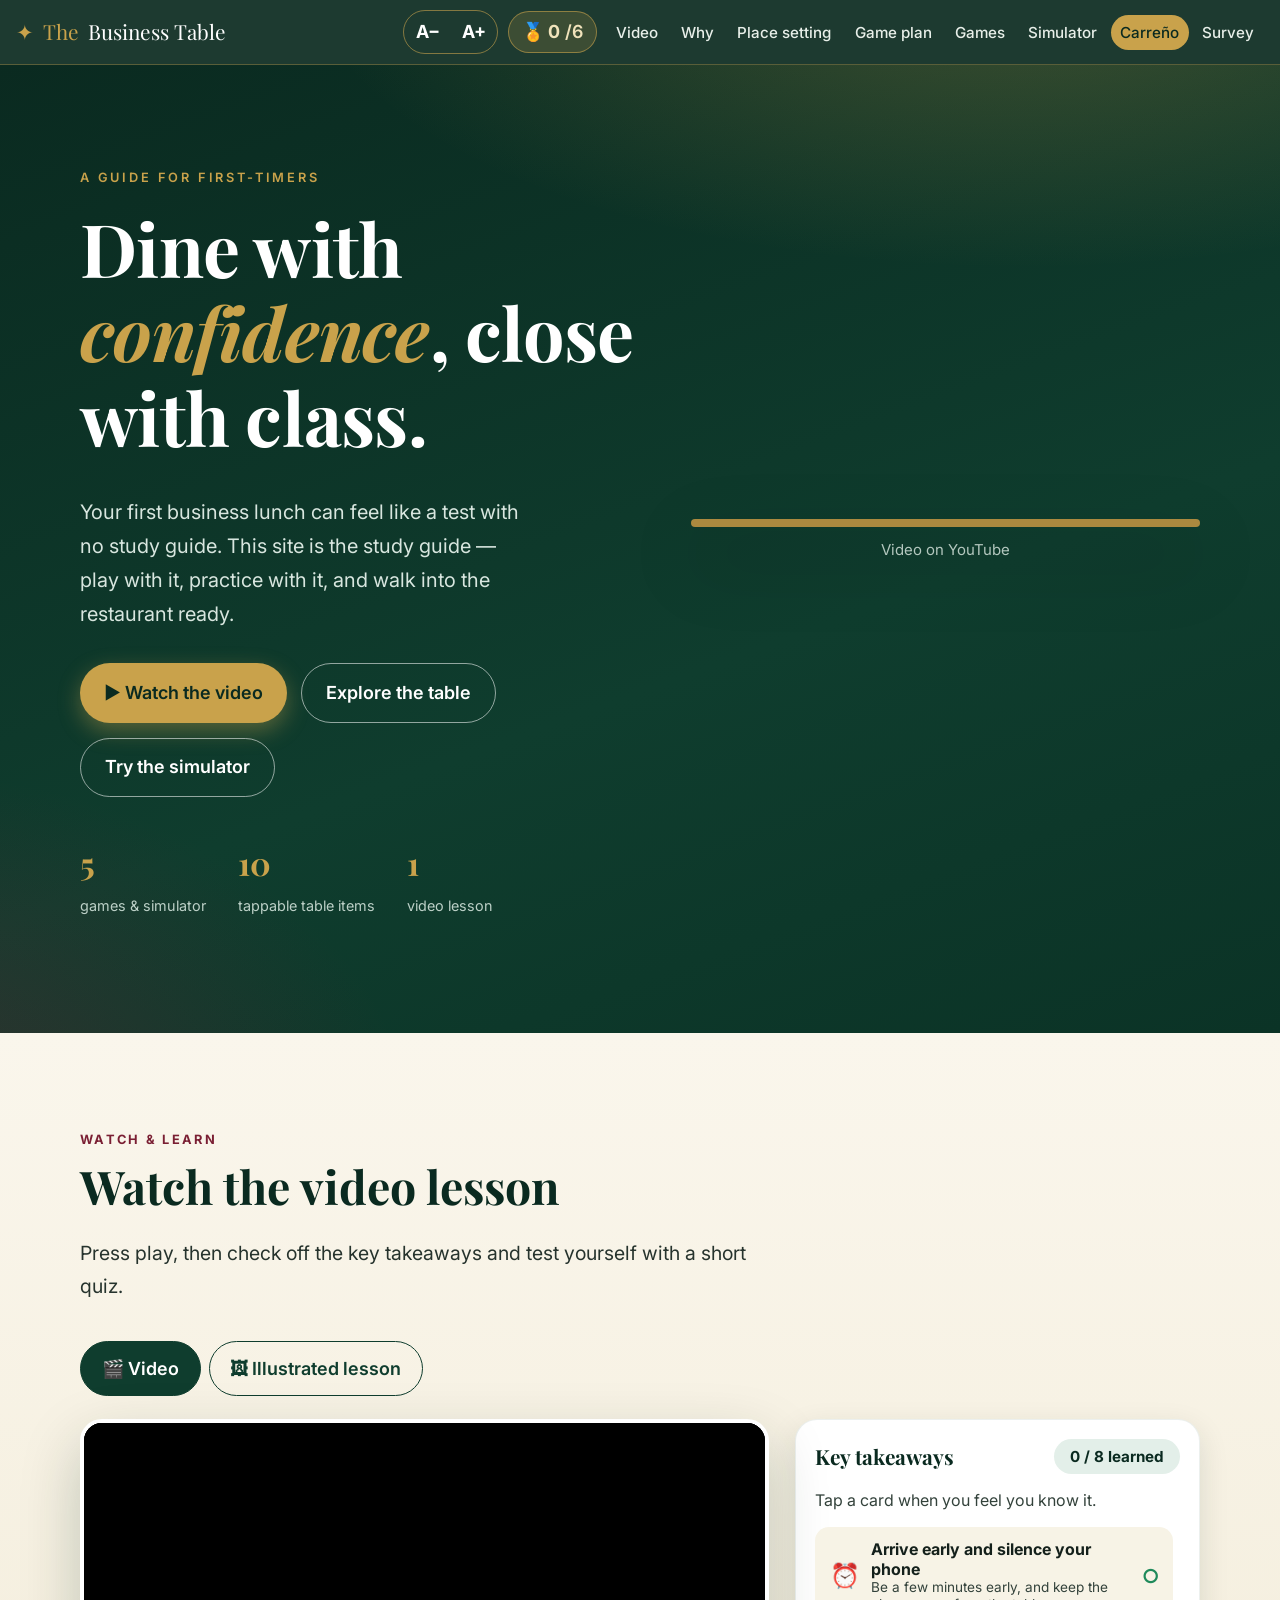
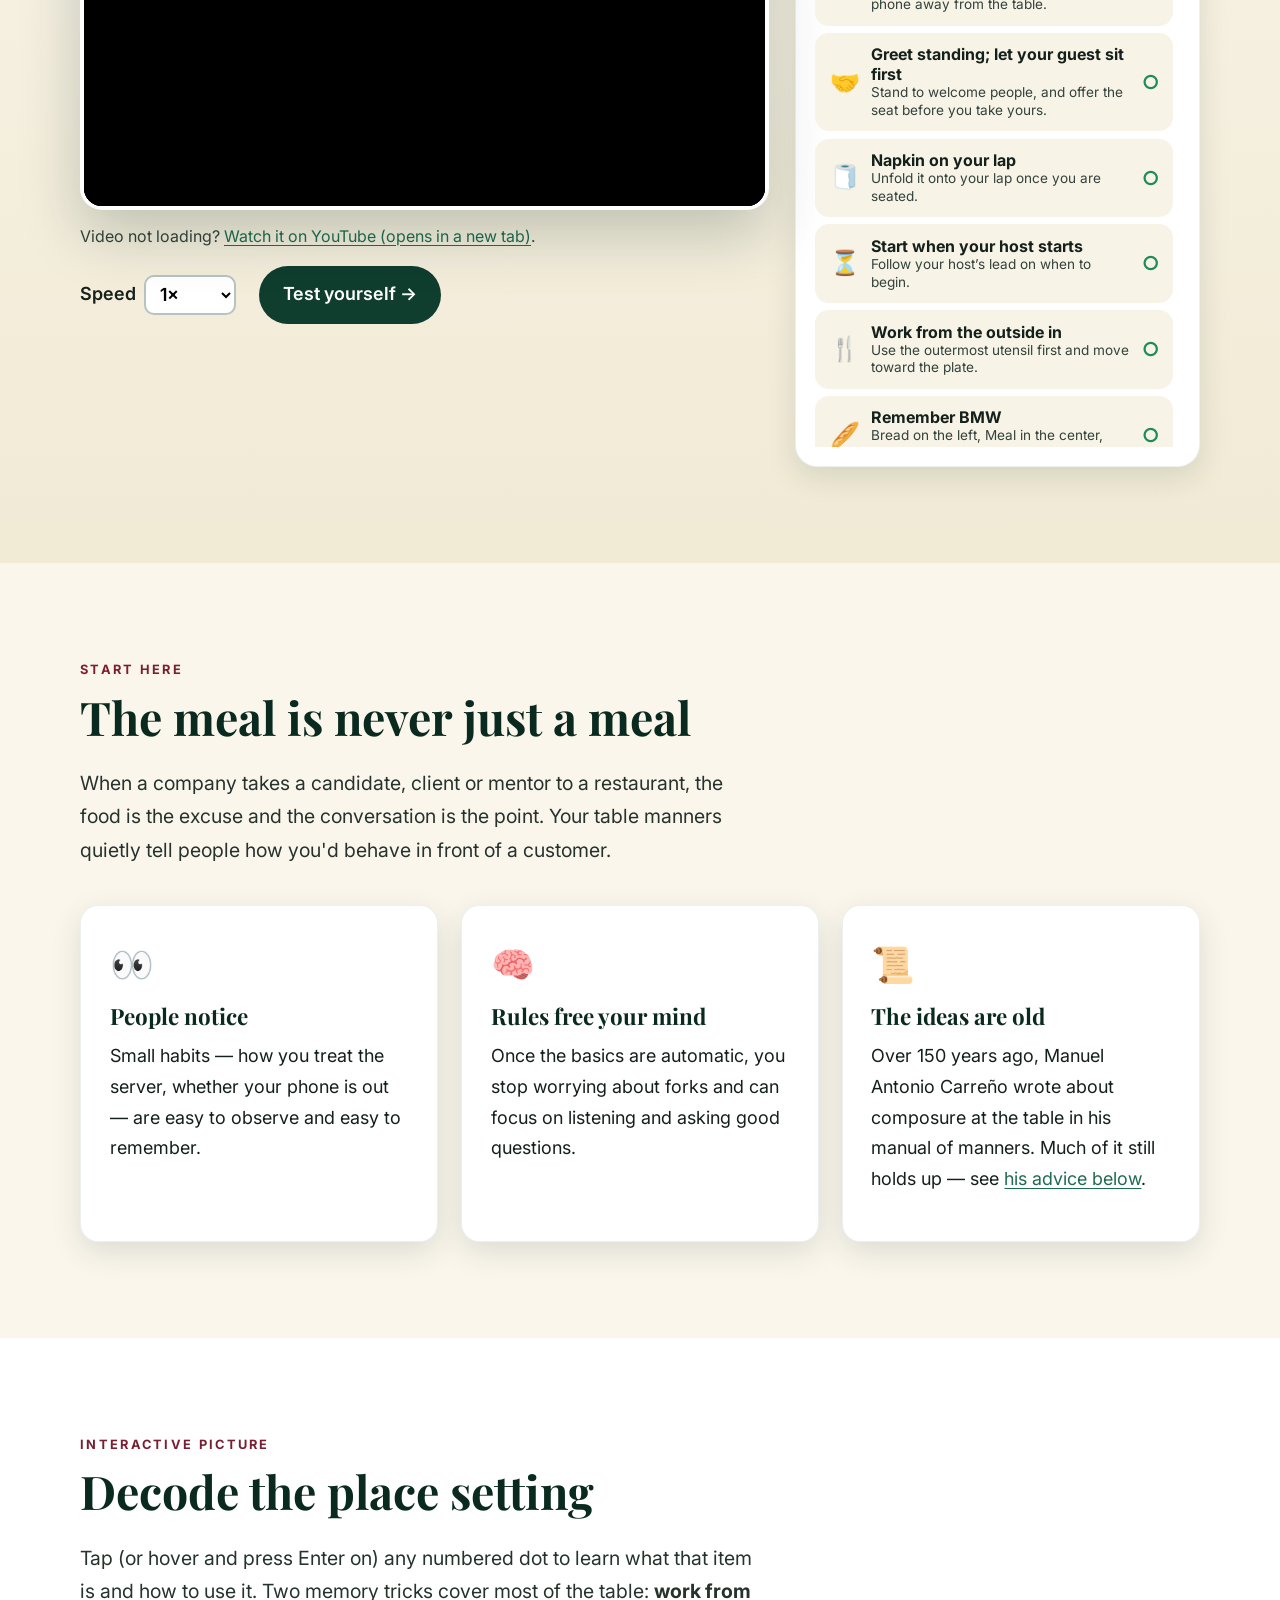
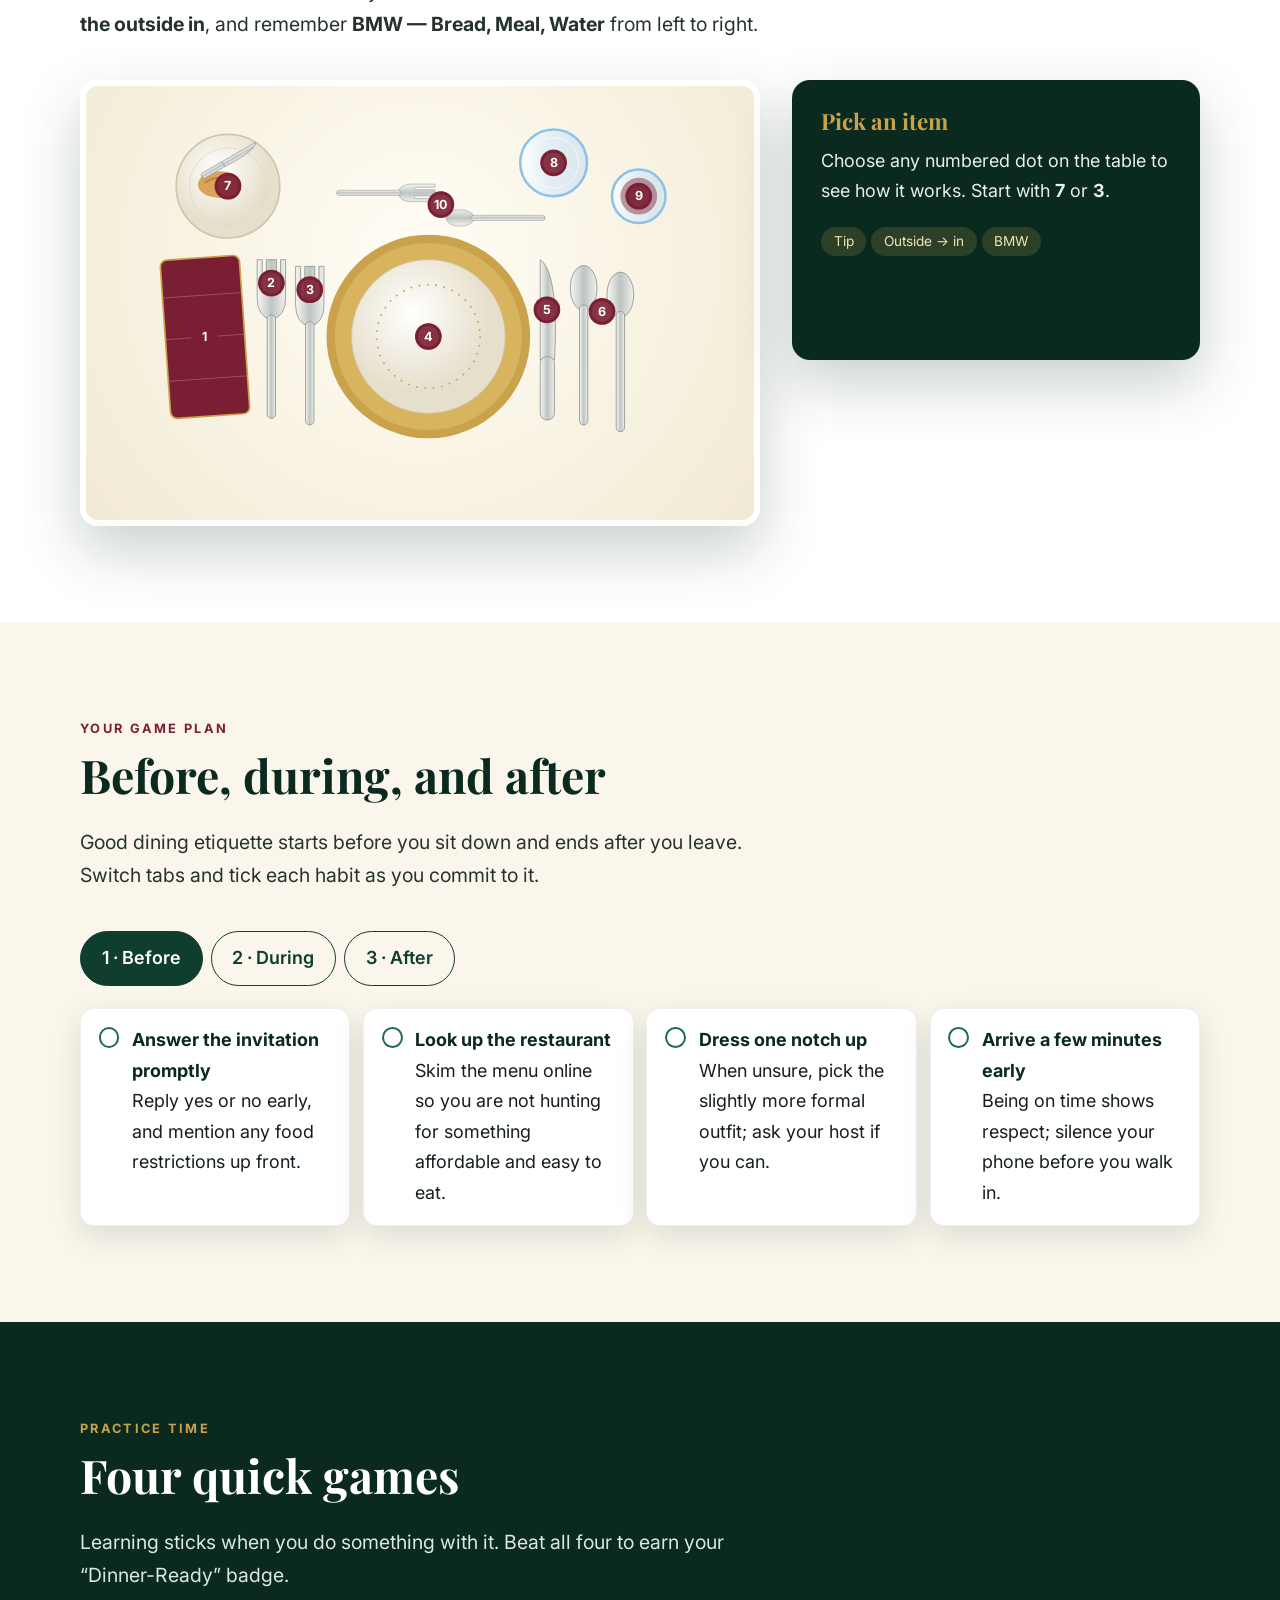
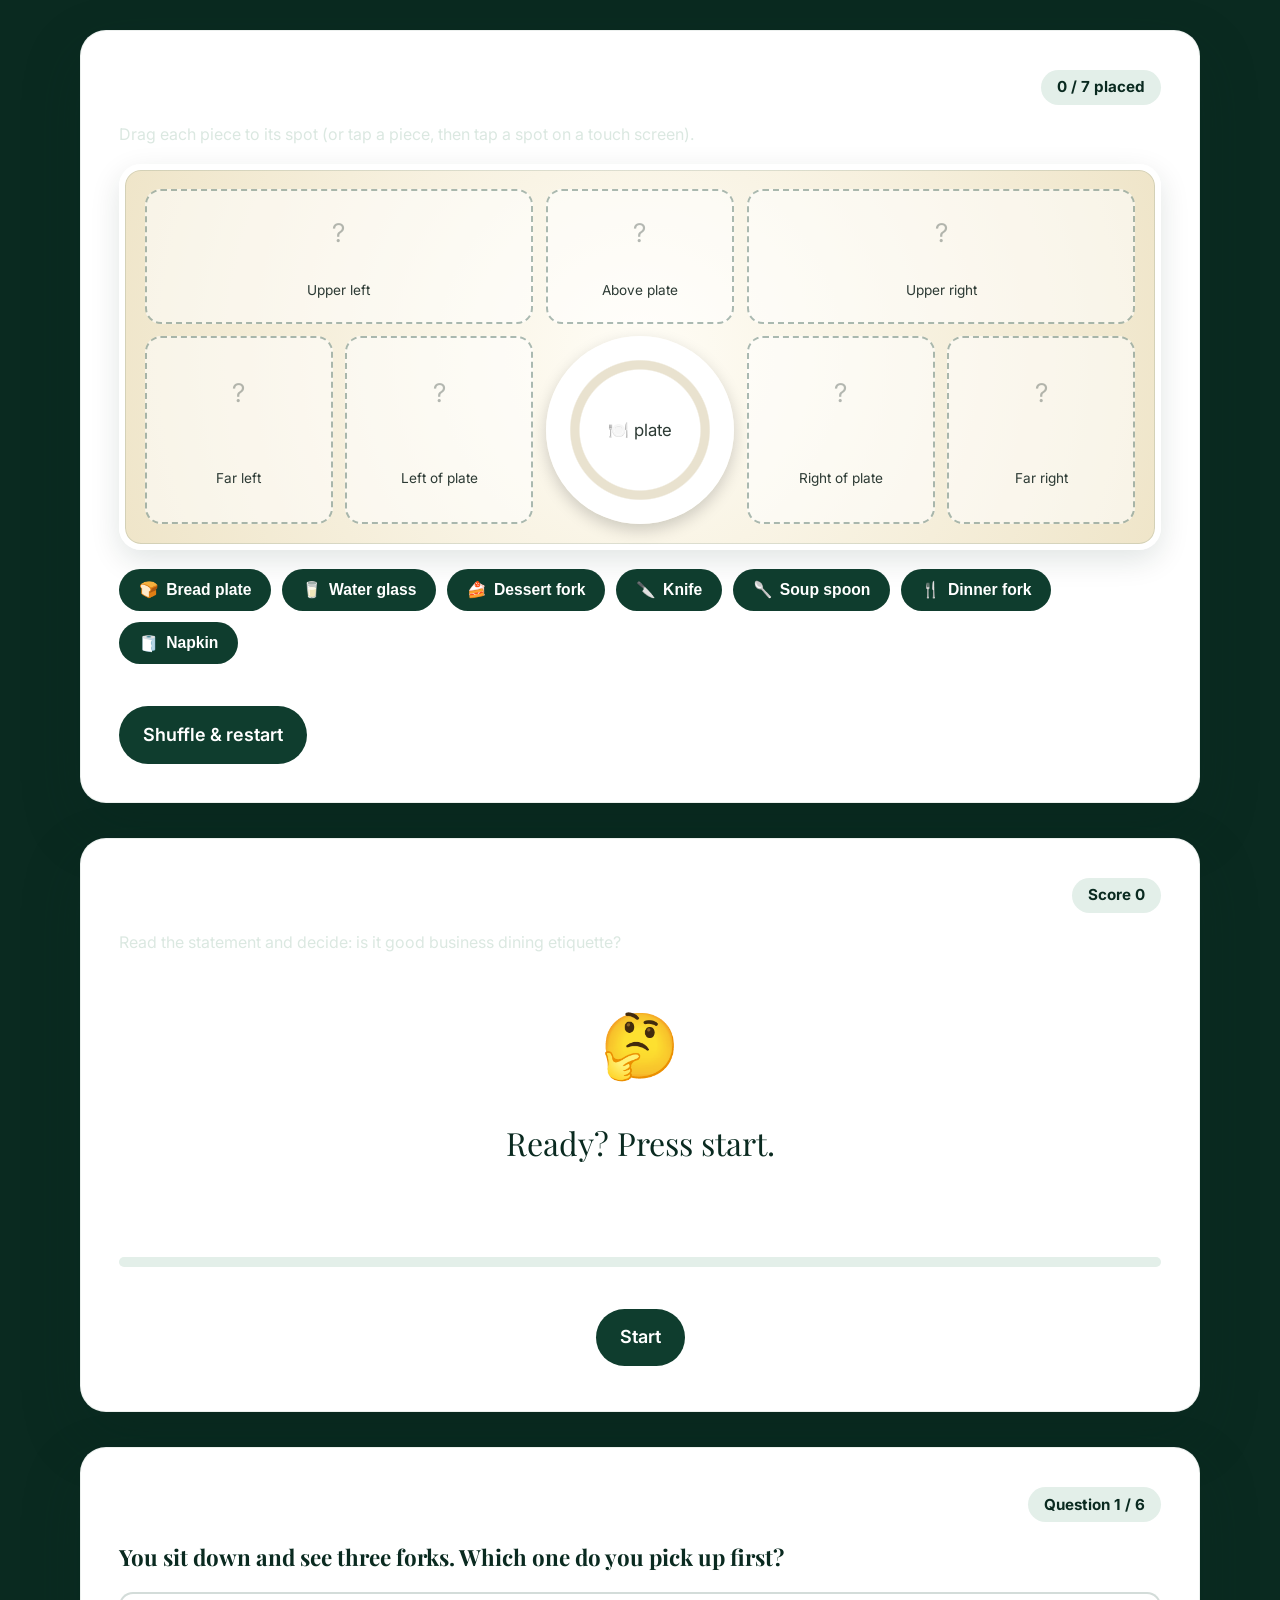
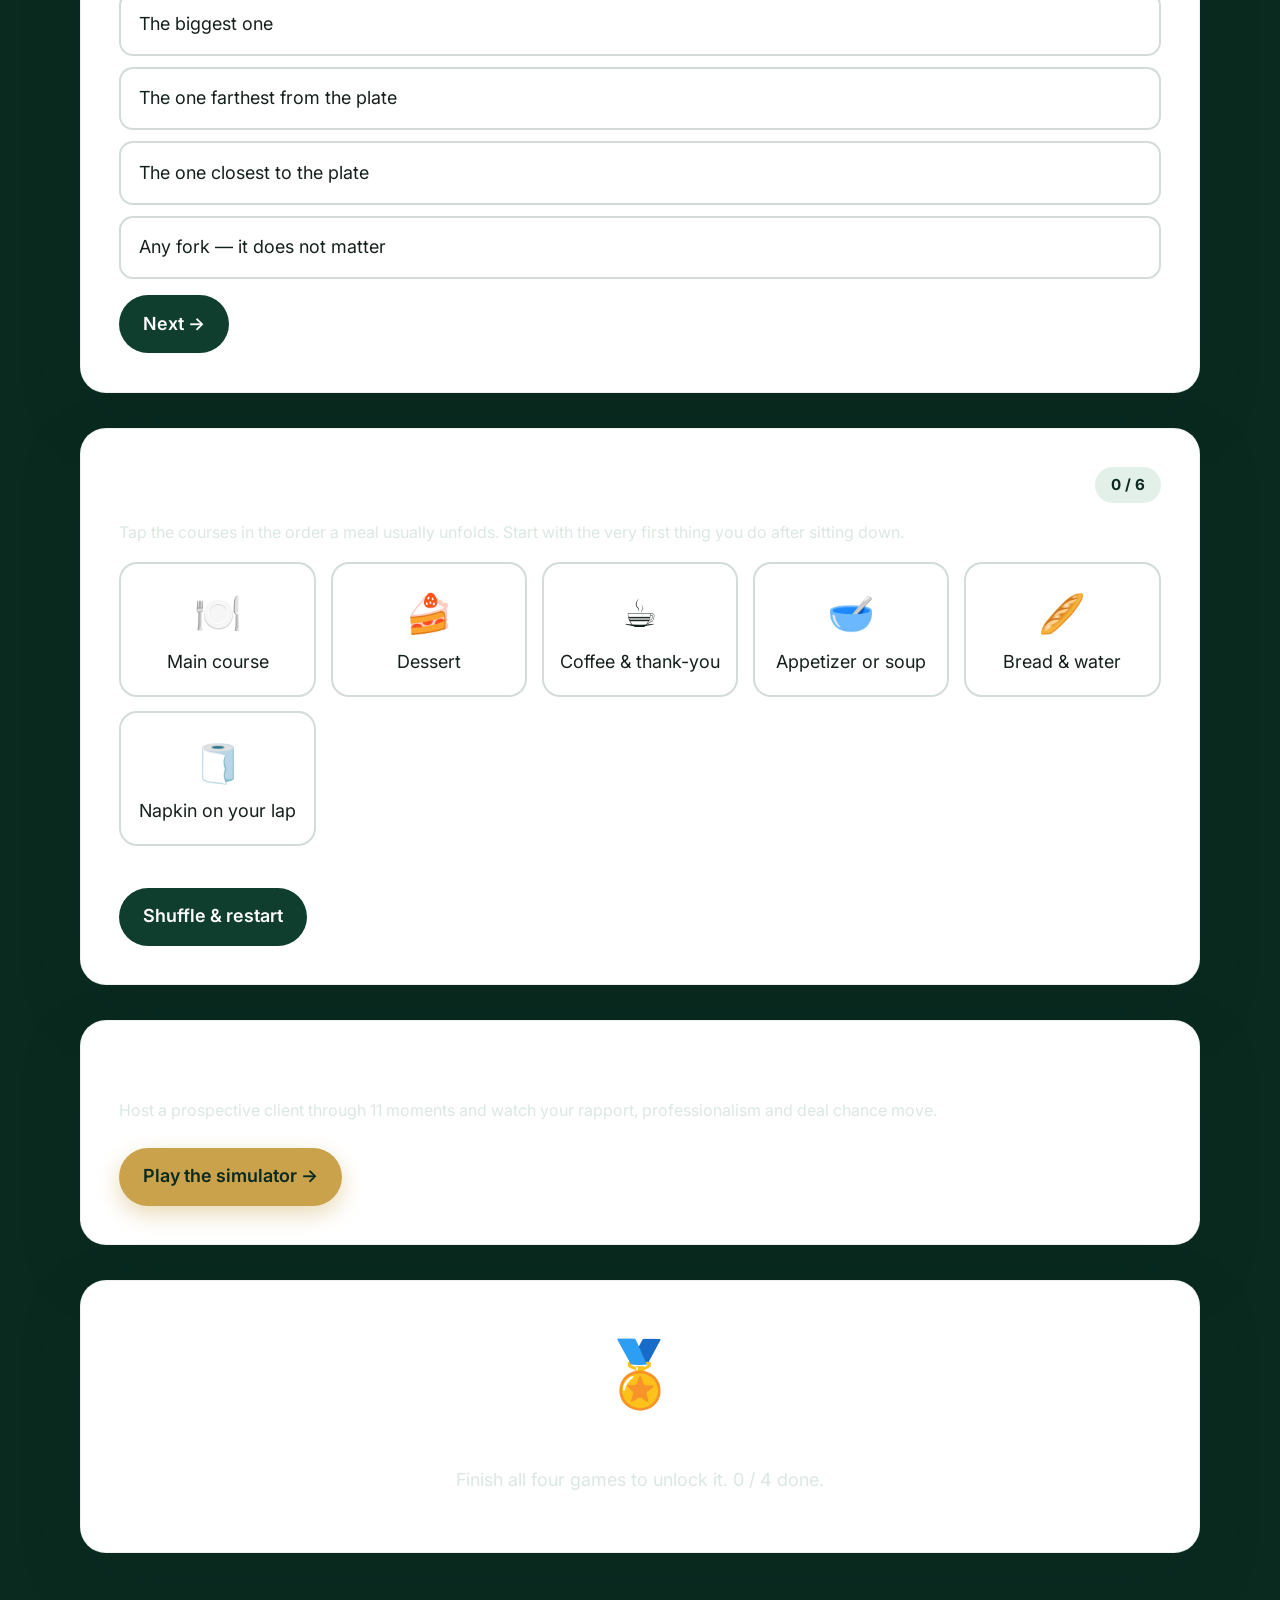
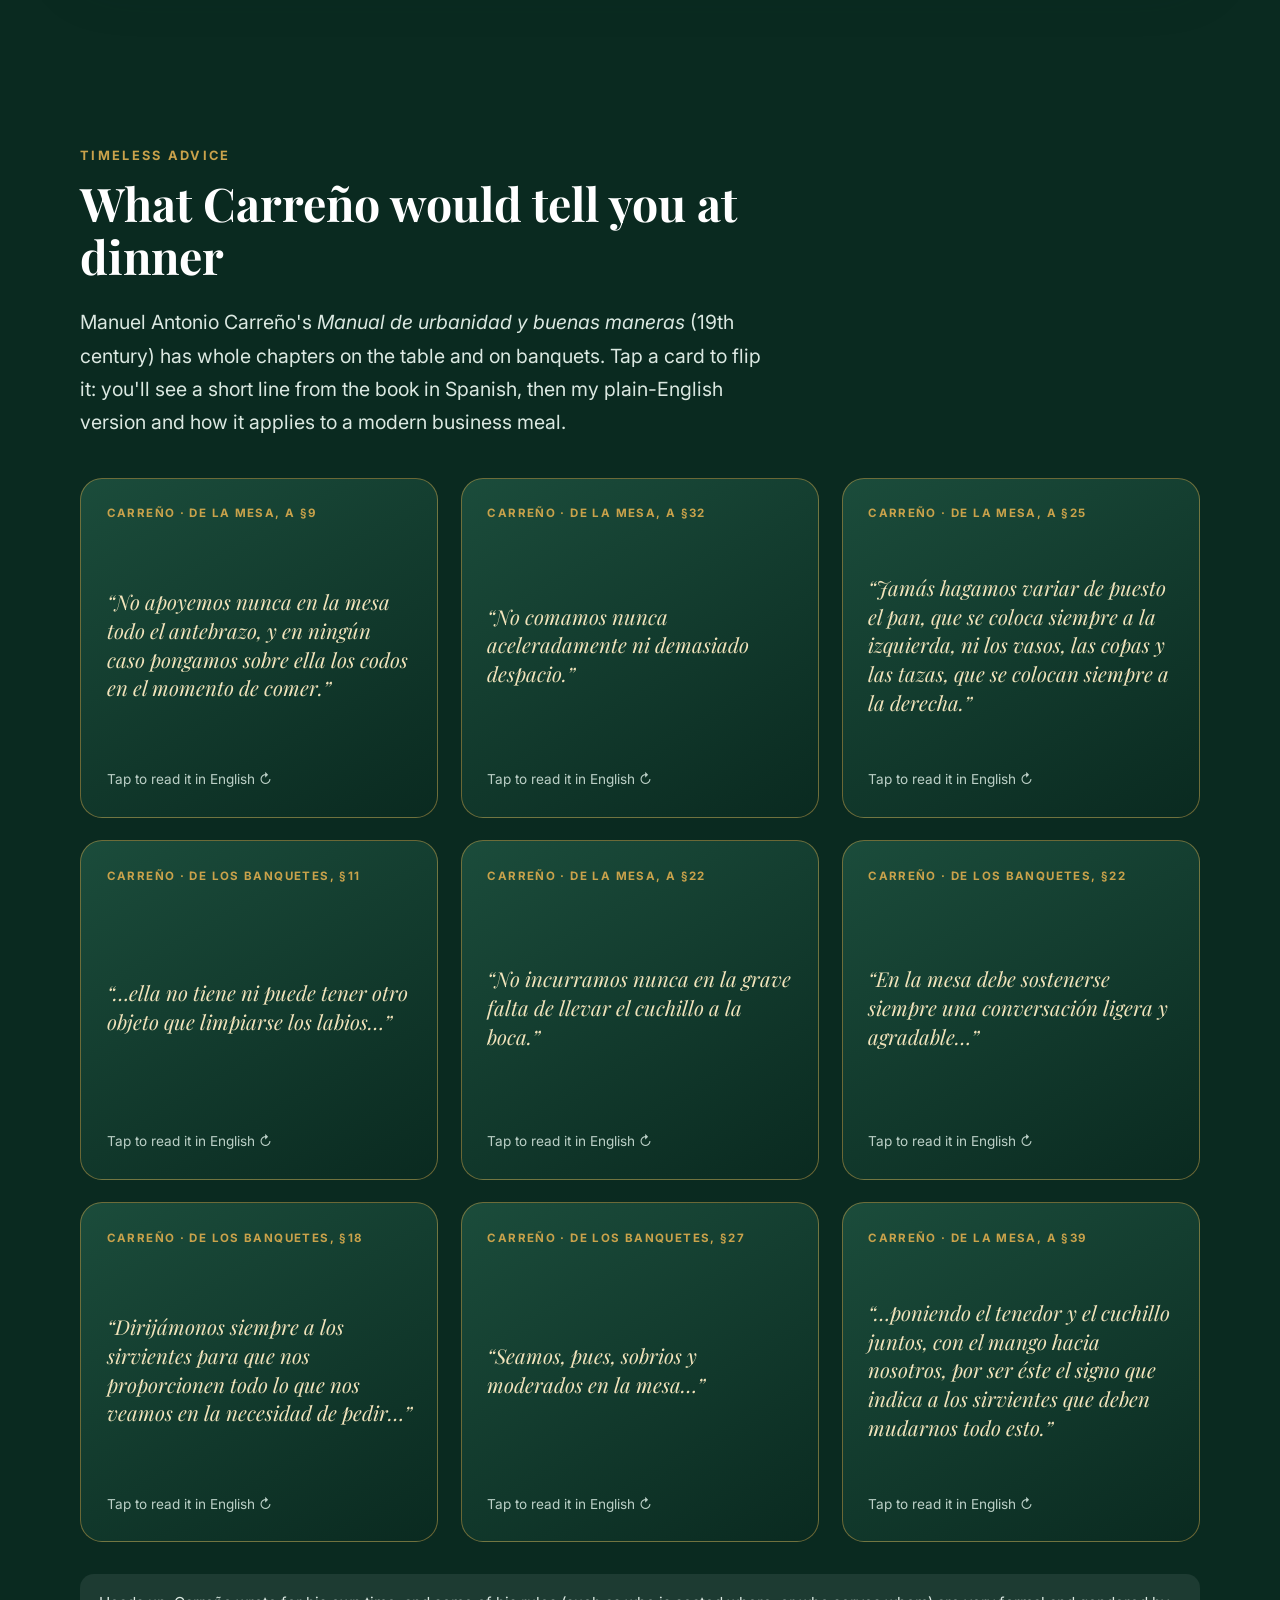
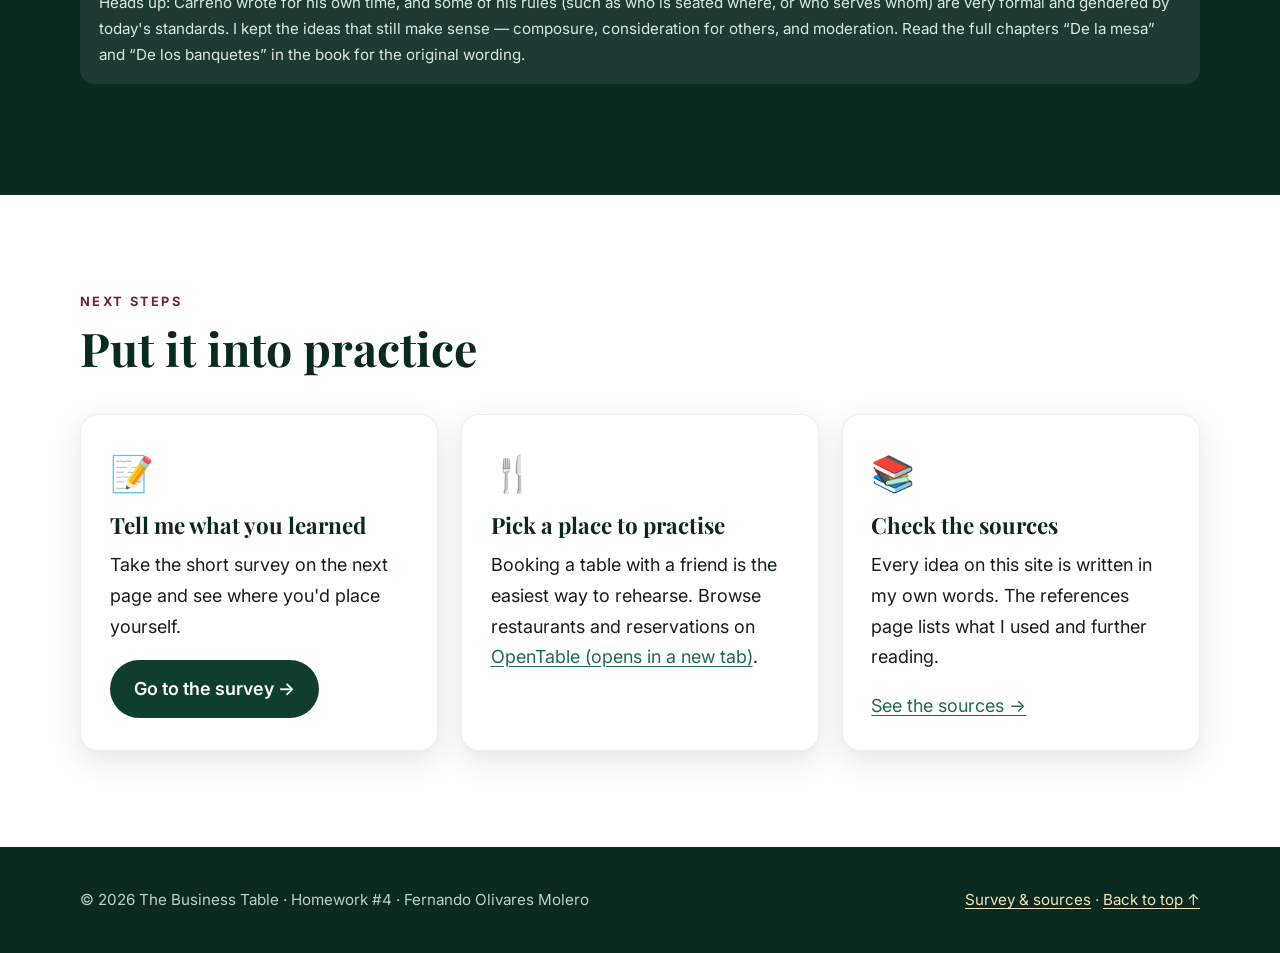
==== commit 17794ed0: "Replace local video with YouTube embed Use the YouTube IFrame API (with plain iframe fallback), repl" ====
--- a/index.html
+++ b/index.html
@@ -53,12 +53,12 @@
         </div>
       </div>
       <div class="hero-art hero-video">
-        <button class="hv-card" id="heroPlay" type="button" aria-label="Watch the 23-second video lesson">
-          <img src="video/poster.jpg" alt="A man checks his watch in a restaurant lobby, arriving early" width="1280" height="720">
+        <button class="hv-card" id="heroPlay" type="button" aria-label="Watch the video lesson">
+          <img src="https://i.ytimg.com/vi/aDJc5OCMnfE/hqdefault.jpg" alt="" width="480" height="360" onerror="this.remove()">
           <span class="hv-play" aria-hidden="true">▶</span>
-          <span class="hv-cap">Watch the 23-second lesson</span>
+          <span class="hv-cap">Watch the video lesson</span>
         </button>
-        <small class="hv-note">AI-generated video with fictional people</small>
+        <small class="hv-note">Video on YouTube</small>
       </div>
     </div>
   </section>
@@ -68,8 +68,8 @@
     <div class="wrap">
       <div class="section-head reveal">
         <span class="kicker">Watch &amp; learn</span>
-        <h2>Business dining in 23 seconds</h2>
-        <p>An AI-generated video with fictional people shows the essentials. Press play, or tap any chapter to jump straight to that tip.</p>
+        <h2>Watch the video lesson</h2>
+        <p>Press play, then check off the key takeaways and test yourself with a short quiz.</p>
       </div>
       <div class="tabs" role="tablist" aria-label="Video versions">
         <button class="tab" role="tab" aria-selected="true" aria-controls="tp-video" id="t-video" type="button">🎬 Video</button>
@@ -80,24 +80,20 @@
         <div class="vgrid">
           <div class="vmain">
             <div class="vframe">
-              <video id="mainVideo" poster="video/poster.jpg" preload="metadata" playsinline controls>
-                <source src="video/lesson.mp4" type="video/mp4">
-                Your browser cannot play this video.
-              </video>
-              <span class="ai-badge">AI-generated · fictional people</span>
+              <div id="ytPlayer" data-video-id="aDJc5OCMnfE"></div>
             </div>
-            <div class="now" id="nowTip" aria-live="polite"><span class="now-ico">▶</span><div><b class="now-title">Press play to begin</b><span class="now-desc">Each chapter gives you one tip.</span></div></div>
+            <p class="hint" style="margin:.8rem 0 0">Video not loading? <a href="https://youtu.be/aDJc5OCMnfE" target="_blank" rel="noopener noreferrer">Watch it on YouTube (opens in a new tab)</a>.</p>
             <div class="vtools">
               <label>Speed
                 <select id="vSpeed"><option value="0.75">0.75×</option><option value="1" selected>1×</option><option value="1.25">1.25×</option></select>
               </label>
-              <label class="chk"><input type="checkbox" id="vLoop"> Loop this chapter</label>
               <button class="btn btn-dark" id="vQuizBtn" type="button">Test yourself →</button>
             </div>
           </div>
           <div class="vside">
-            <div class="vside-head"><h3>Chapters</h3><span id="learnedCount" class="score">0 / 13 learned</span></div>
-            <ol class="chapters" id="chapters" aria-label="Video chapters"></ol>
+            <div class="vside-head"><h3>Key takeaways</h3><span id="learnedCount" class="score">0 / 8 learned</span></div>
+            <p class="hint" style="margin:0 0 .8rem">Tap a card when you feel you know it.</p>
+            <ol class="chapters" id="chapters" aria-label="Key takeaways"></ol>
           </div>
         </div>
         <div class="vquiz" id="vquiz" hidden></div>
--- a/css/style.css
+++ b/css/style.css
@@ -363,3 +363,7 @@
 @media (max-width: 520px) { .brand .the { display: none; } .nav .wrap { padding-inline: 0; } .ch-seek { grid-template-columns: auto 1fr; } .ch-time { display: none; } }
 .nav .wrap { width: min(1360px, 100% - 2rem); }
 .nav a.link { font-size: .95rem; padding: .5rem .6rem; white-space: nowrap; }
+.vframe #ytPlayer, .vframe iframe { display: block; width: 100%; aspect-ratio: 16/9; border: 0; background: #000; }
+.chapter.learned .ch-seek { background: #e7f6ee; border-color: var(--good); }
+.chapter .ch-time { font-size: 1.2rem; color: var(--good); }
+.hv-card img { min-height: 220px; background: linear-gradient(150deg, #1b4c3b, var(--green-900)); }
